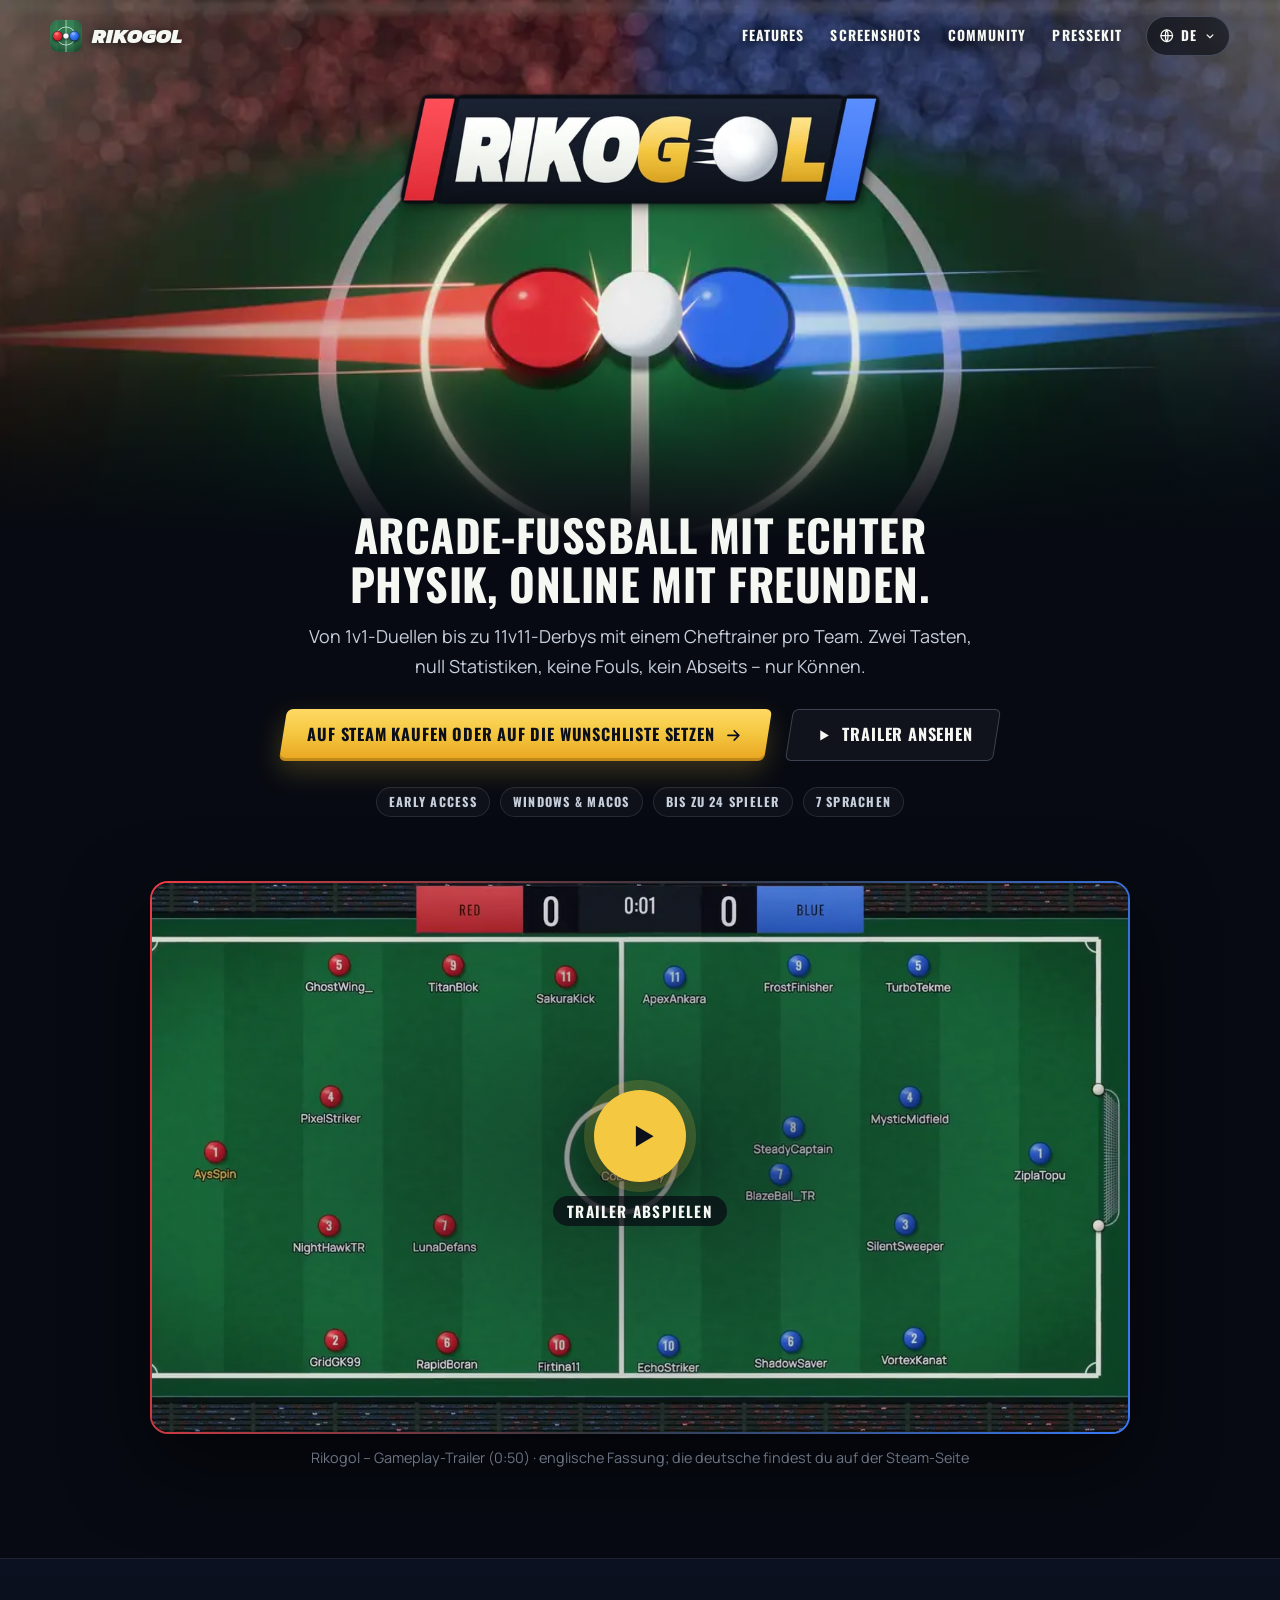
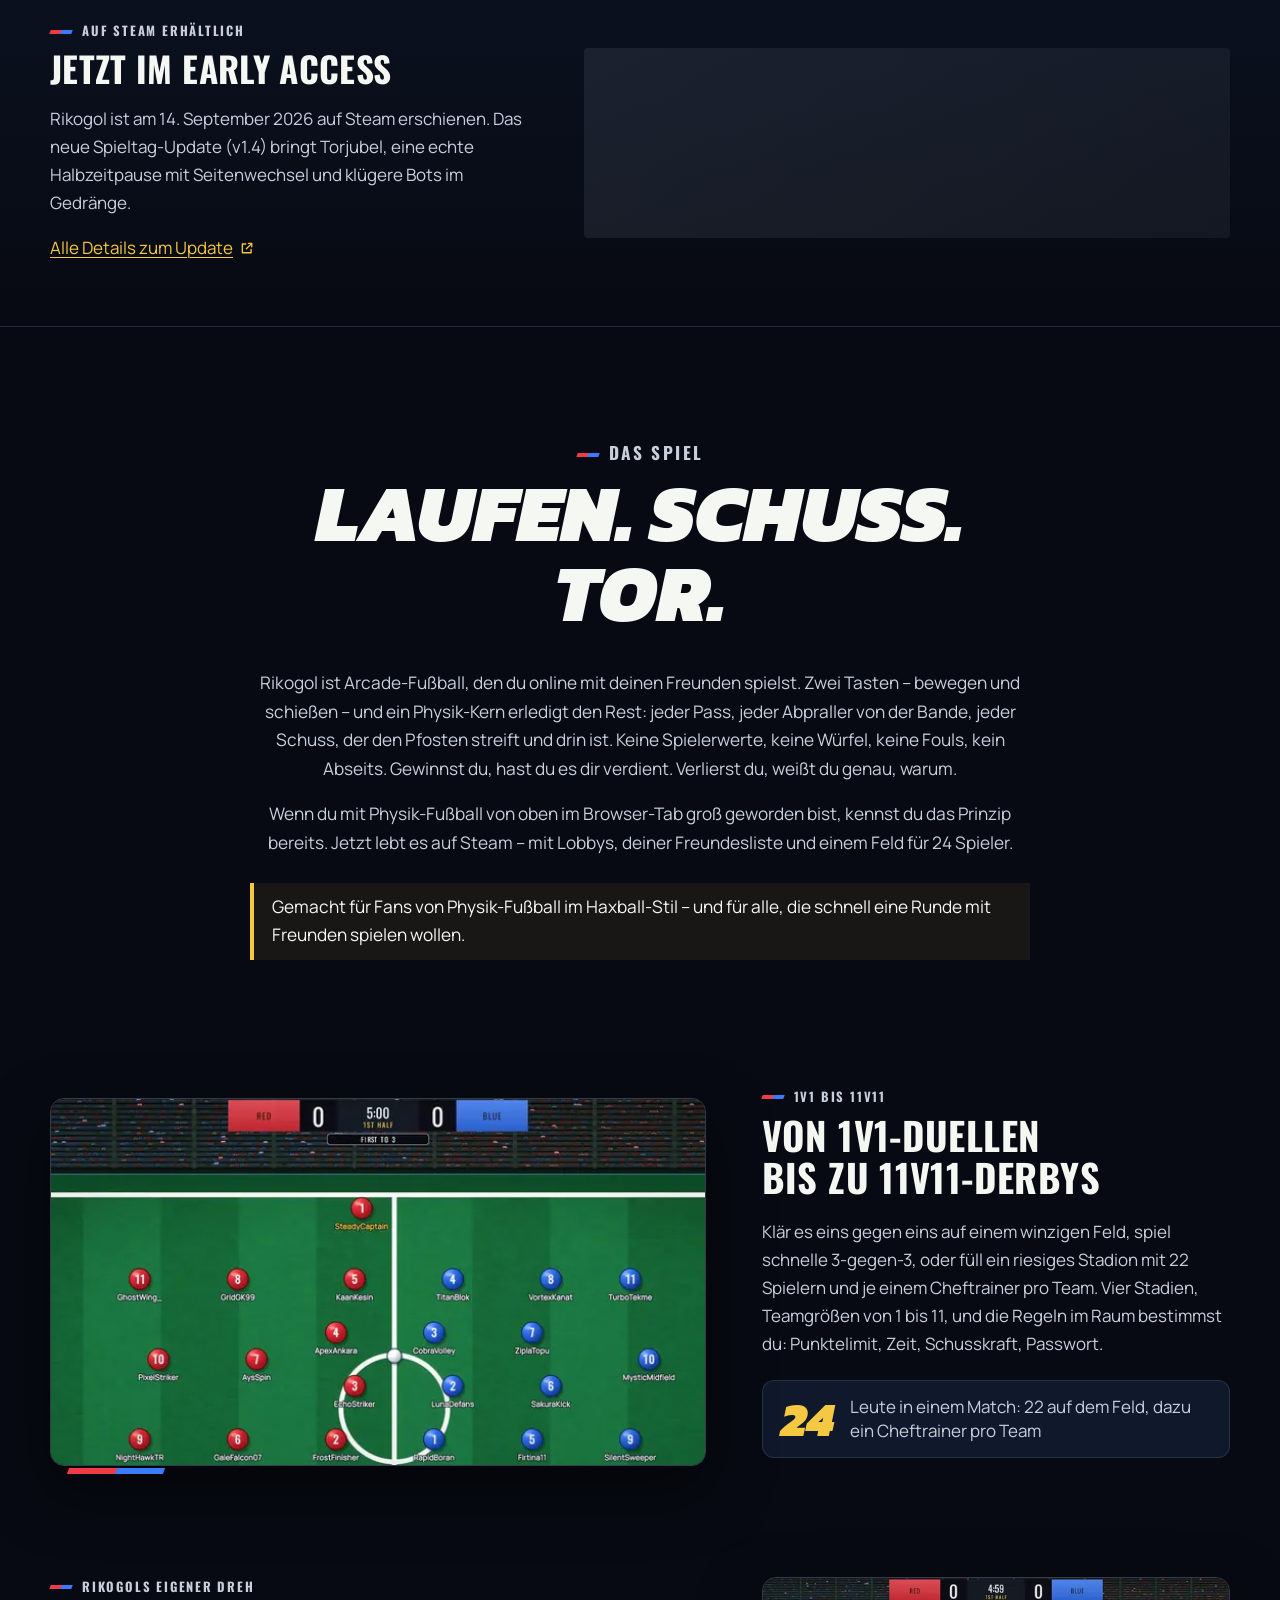
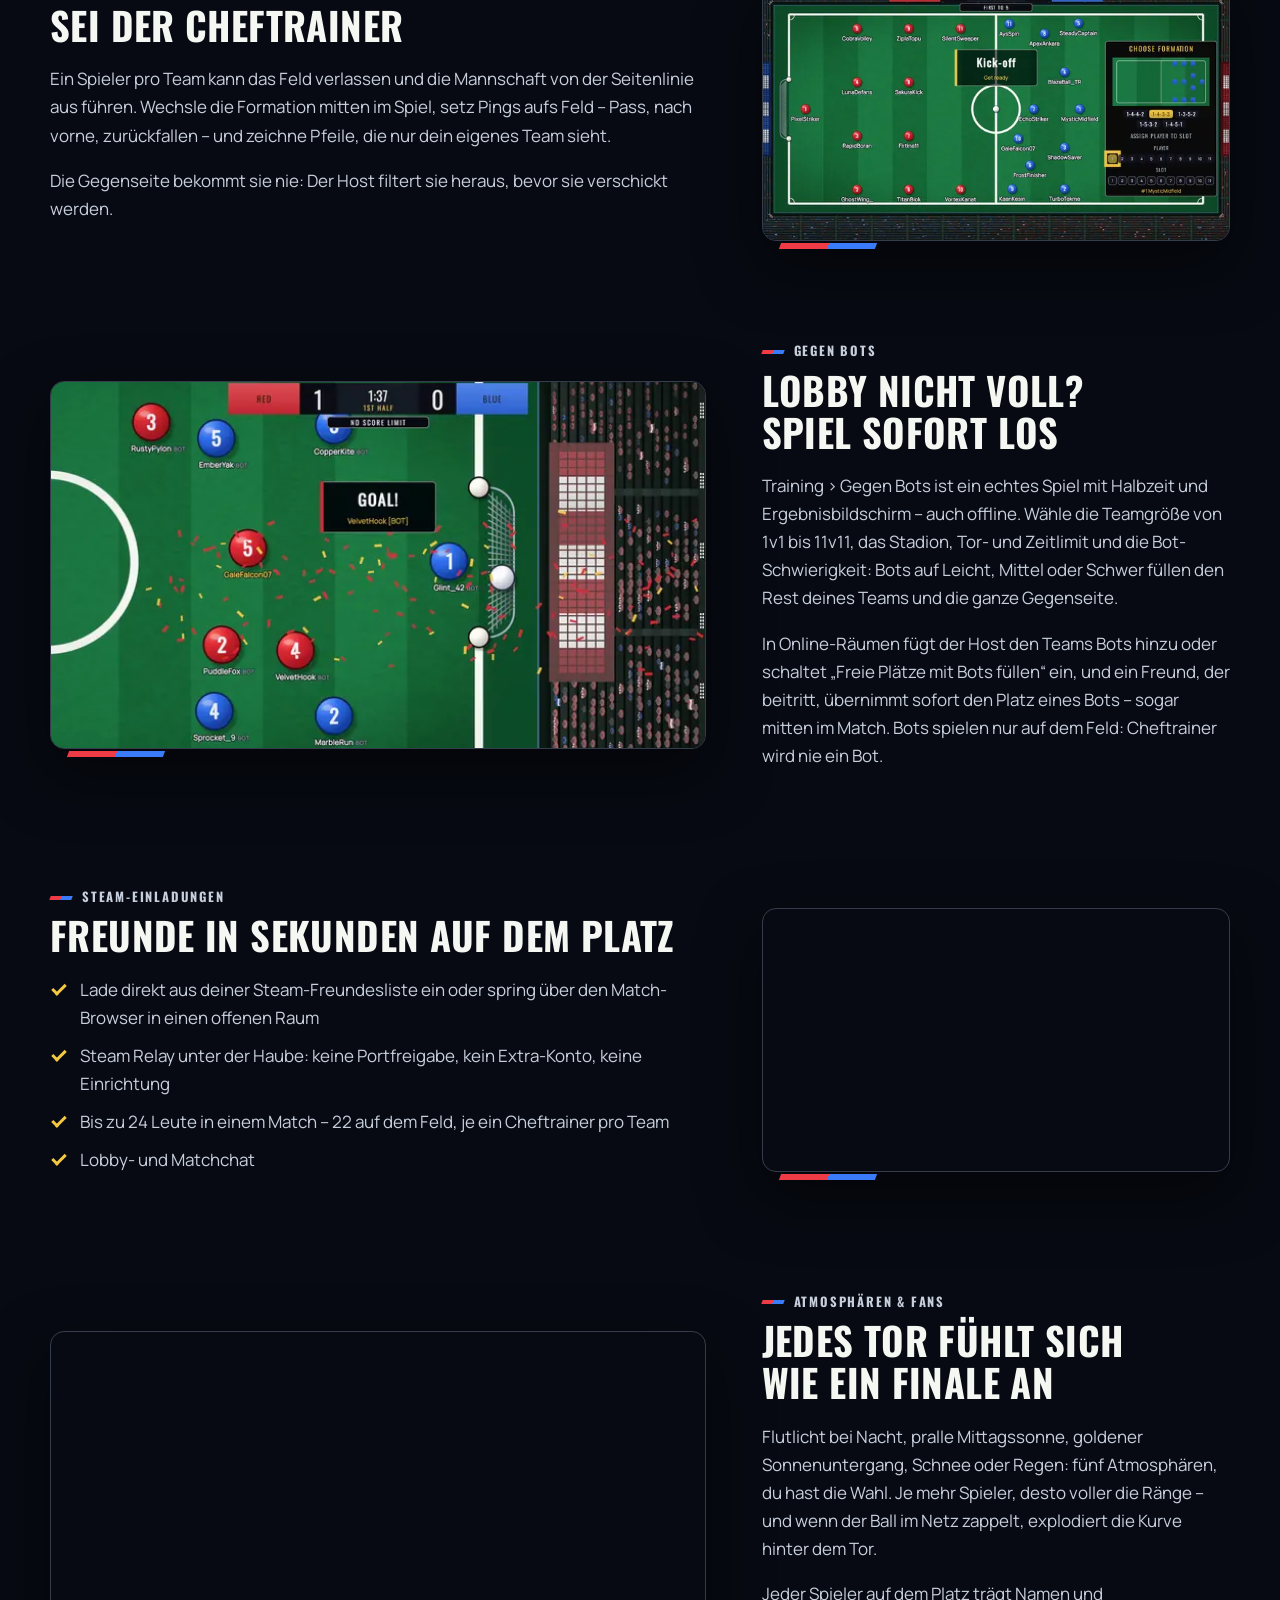
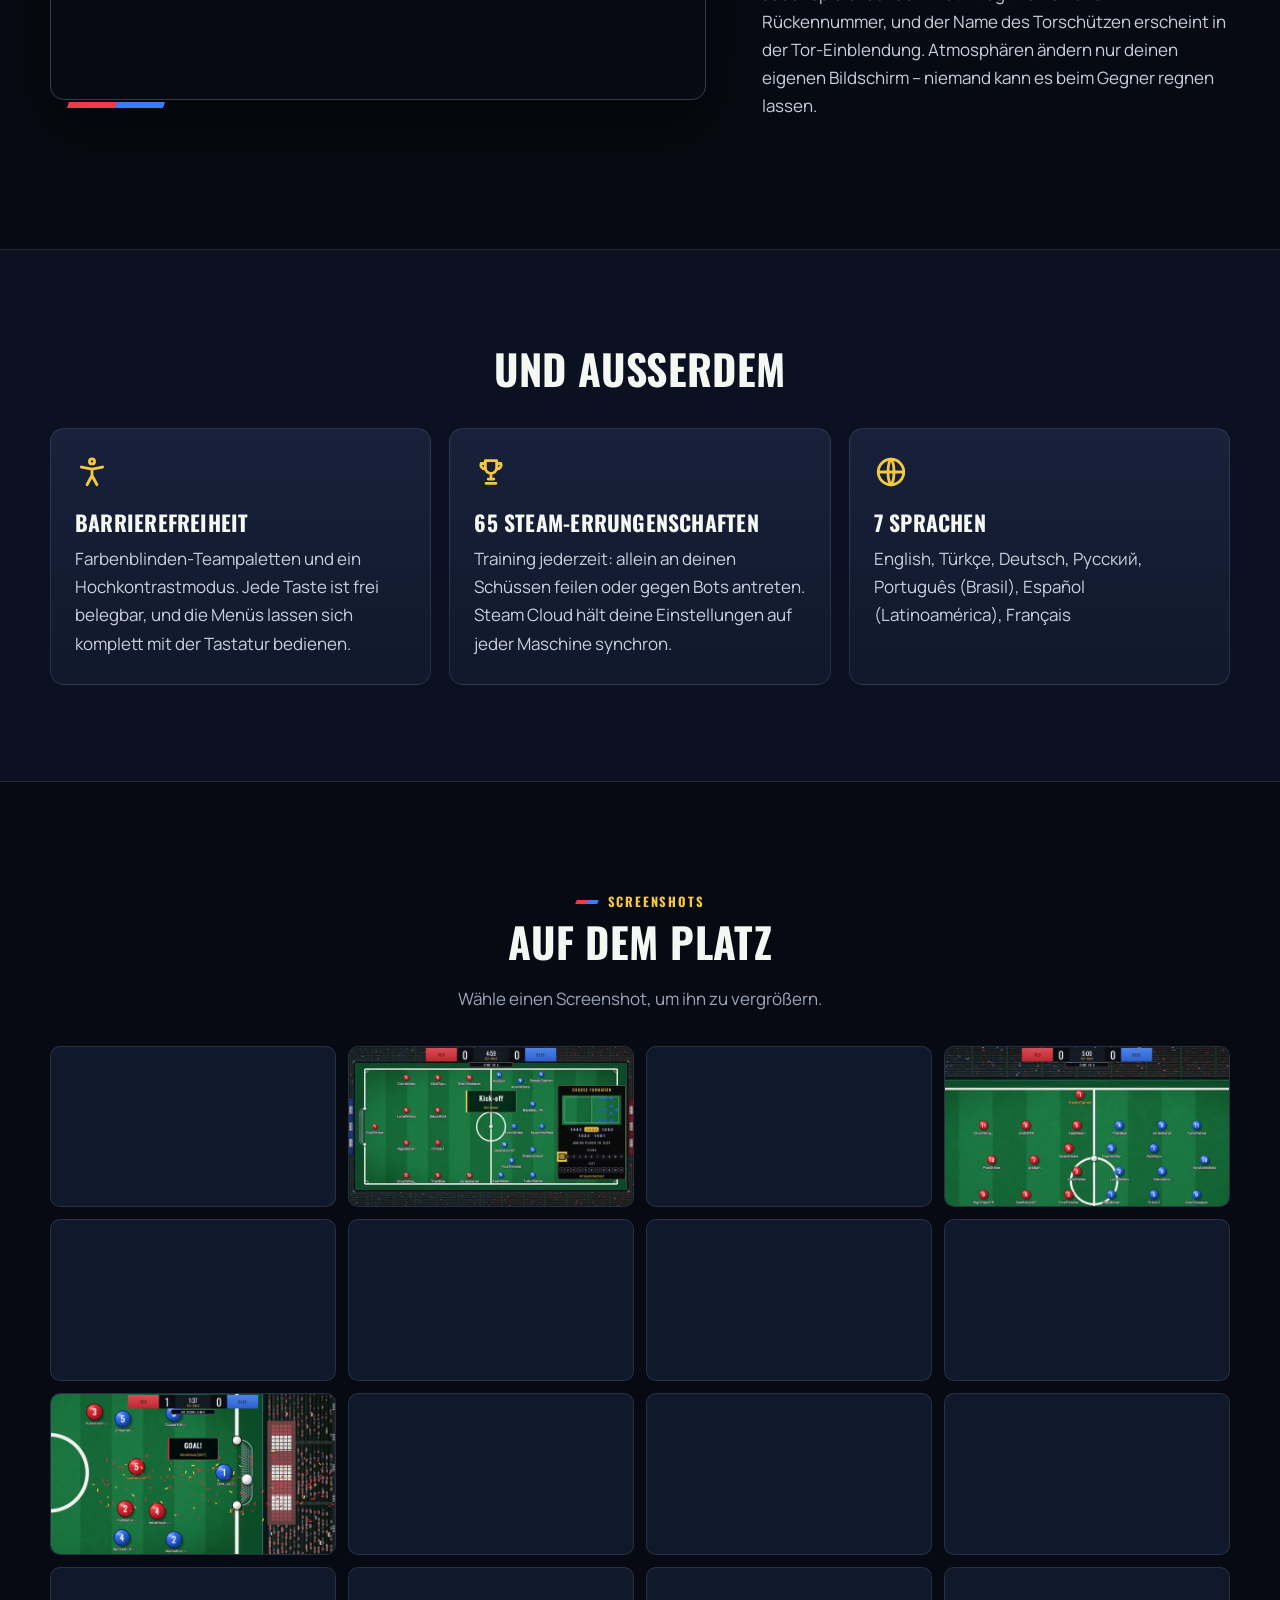
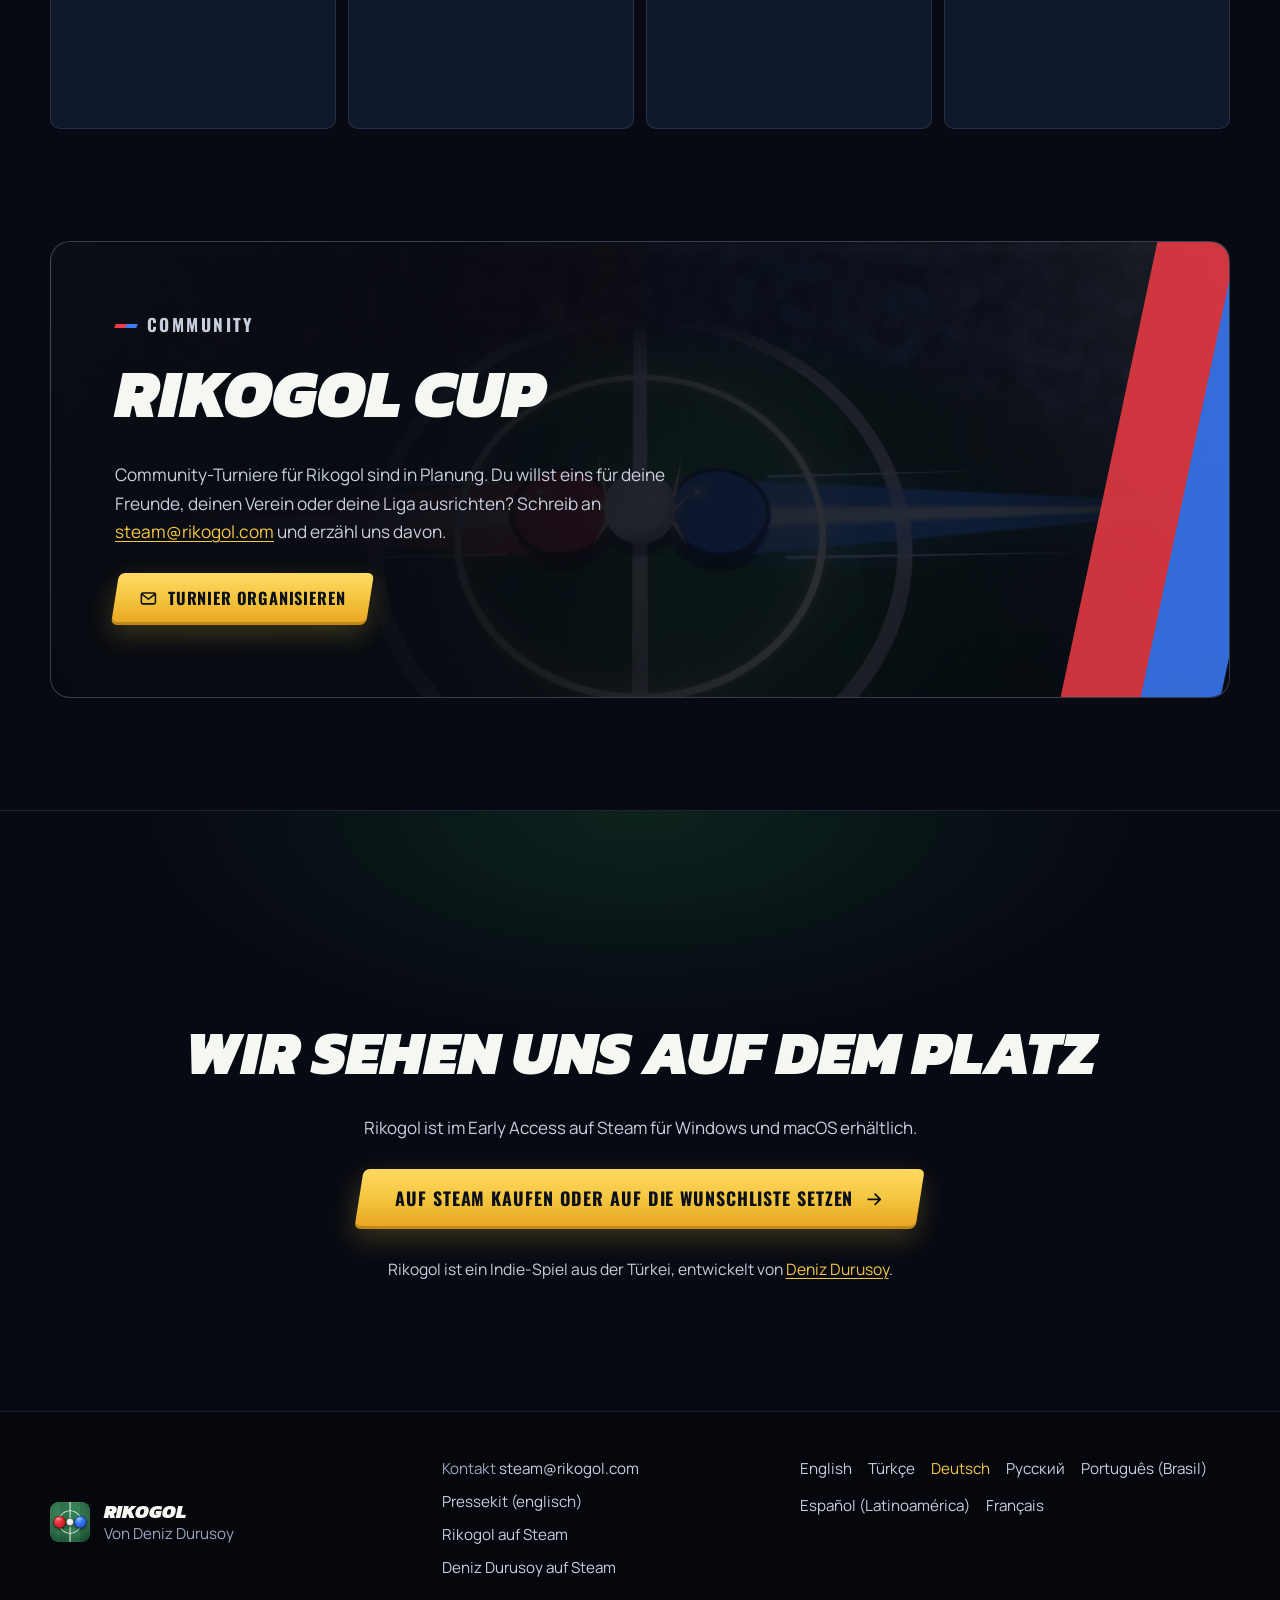
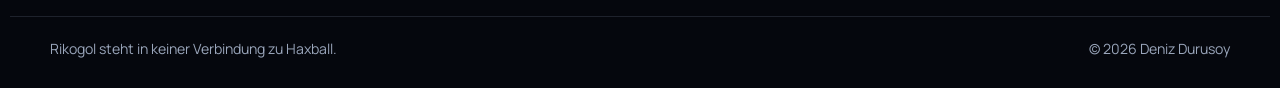
==== de/index.html @ 310b7b94 "Rikogol official site: 7 language pages, press kit in 4 languages, GitHub Pages ready Static site fo" ====
<!doctype html>
<html lang="de" dir="ltr">
<head>
<meta charset="utf-8">
<meta name="viewport" content="width=device-width, initial-scale=1">
<meta http-equiv="Content-Security-Policy" content="default-src 'self'; img-src 'self' data:; media-src 'self'; font-src 'self'; style-src 'self'; script-src 'self'; frame-src https://store.steampowered.com; connect-src 'self'; object-src 'none'; base-uri 'self'; form-action 'self'">
<title>Rikogol – Arcade-Fußball mit echter Physik, online mit Freunden</title>
<meta name="description" content="Arcade-Fußball mit echter Physik, online mit Freunden: von 1v1-Duellen bis zu 11v11-Derbys mit einem Cheftrainer pro Team. Jetzt im Early Access auf Steam.">
<link rel="canonical" href="https://rikogol.com/de/">
<link rel="alternate" hreflang="en" href="https://rikogol.com/">
<link rel="alternate" hreflang="tr" href="https://rikogol.com/tr/">
<link rel="alternate" hreflang="de" href="https://rikogol.com/de/">
<link rel="alternate" hreflang="ru" href="https://rikogol.com/ru/">
<link rel="alternate" hreflang="pt-BR" href="https://rikogol.com/pt-br/">
<link rel="alternate" hreflang="es-419" href="https://rikogol.com/es/">
<link rel="alternate" hreflang="fr" href="https://rikogol.com/fr/">
<link rel="alternate" hreflang="x-default" href="https://rikogol.com/">
<meta name="theme-color" content="#070a12">
<meta name="color-scheme" content="dark">
<link rel="preload" href="/assets/fonts/oswald-bold.woff2" as="font" type="font/woff2" crossorigin>
<link rel="preload" href="/assets/fonts/manrope-regular.woff2" as="font" type="font/woff2" crossorigin>
<link rel="preload" as="image" href="/assets/img/hero/rikogol-hero-1920.webp" imagesrcset="/assets/img/hero/rikogol-hero-960.webp 960w, /assets/img/hero/rikogol-hero-1440.webp 1440w, /assets/img/hero/rikogol-hero-1920.webp 1920w, /assets/img/hero/rikogol-hero-2560.webp 2560w" imagesizes="100vw" fetchpriority="high">
<link rel="stylesheet" href="/assets/css/site.min.css">
<link rel="icon" href="/favicon.ico" sizes="16x16 32x32 48x48">
<link rel="icon" href="/assets/img/icons/icon-192.png" type="image/png" sizes="192x192">
<link rel="apple-touch-icon" href="/assets/img/icons/apple-touch-icon.png">
<link rel="manifest" href="/site.webmanifest">
<meta property="og:type" content="website">
<meta property="og:site_name" content="Rikogol">
<meta property="og:title" content="Rikogol – Arcade-Fußball mit echter Physik, online mit Freunden">
<meta property="og:description" content="Arcade-Fußball mit echter Physik, online mit Freunden: von 1v1-Duellen bis zu 11v11-Derbys mit einem Cheftrainer pro Team. Jetzt im Early Access auf Steam.">
<meta property="og:url" content="https://rikogol.com/de/">
<meta property="og:locale" content="de_DE">
<meta property="og:locale:alternate" content="en_US">
<meta property="og:locale:alternate" content="tr_TR">
<meta property="og:locale:alternate" content="ru_RU">
<meta property="og:locale:alternate" content="pt_BR">
<meta property="og:locale:alternate" content="es_LA">
<meta property="og:locale:alternate" content="fr_FR">
<meta property="og:image" content="https://rikogol.com/press/files/rikogol-main-capsule.jpg">
<meta property="og:image:type" content="image/jpeg">
<meta property="og:image:width" content="1232">
<meta property="og:image:height" content="706">
<meta property="og:image:alt" content="Rikogol-Key-Art: Eine rote und eine blaue Scheibe treffen am Anstoßpunkt auf den Ball, darüber das Rikogol-Logo.">
<meta name="twitter:card" content="summary_large_image">
<meta name="twitter:title" content="Rikogol – Arcade-Fußball mit echter Physik, online mit Freunden">
<meta name="twitter:description" content="Arcade-Fußball mit echter Physik, online mit Freunden: von 1v1-Duellen bis zu 11v11-Derbys mit einem Cheftrainer pro Team. Jetzt im Early Access auf Steam.">
<meta name="twitter:image" content="https://rikogol.com/press/files/rikogol-main-capsule.jpg">
<meta name="twitter:image:alt" content="Rikogol-Key-Art: Eine rote und eine blaue Scheibe treffen am Anstoßpunkt auf den Ball, darüber das Rikogol-Logo.">
<script type="application/ld+json">{
 "@context": "https://schema.org",
 "@type": "VideoGame",
 "name": "Rikogol",
 "url": "https://rikogol.com/de/",
 "sameAs": [
  "https://store.steampowered.com/app/4492690/Rikogol/"
 ],
 "description": "Arcade-Fußball mit echter Physik, online mit Freunden: von 1v1-Duellen bis zu 11v11-Derbys mit einem Cheftrainer pro Team. Jetzt im Early Access auf Steam.",
 "image": "https://rikogol.com/press/files/rikogol-main-capsule.jpg",
 "gamePlatform": [
  "PC",
  "Mac"
 ],
 "operatingSystem": "Windows, macOS",
 "applicationCategory": "Game",
 "genre": [
  "Sports",
  "Arcade"
 ],
 "playMode": [
  "SinglePlayer",
  "MultiPlayer"
 ],
 "numberOfPlayers": {
  "@type": "QuantitativeValue",
  "minValue": 1,
  "maxValue": 24
 },
 "datePublished": "2026-09-14",
 "inLanguage": [
  "en",
  "tr",
  "de",
  "ru",
  "pt-BR",
  "es-419",
  "fr"
 ],
 "author": {
  "@type": "Person",
  "name": "Deniz Durusoy",
  "url": "https://store.steampowered.com/developer/denizdurusoy"
 },
 "publisher": {
  "@type": "Person",
  "name": "Deniz Durusoy",
  "url": "https://store.steampowered.com/developer/denizdurusoy"
 }
}</script>
<script src="/assets/js/site.js" defer></script>
</head>
<body>
<a class="skip-link" href="#main">Zum Inhalt springen</a>
<header class="site-header">
<div class="wrap header-inner">
<a class="brand" href="/de/"><img src="/assets/img/icons/icon-64.png" width="32" height="32" alt=""><span lang="en">Rikogol</span></a>
<nav class="main-nav" aria-label="Hauptnavigation">
<ul>
<li><a href="#features">Features</a></li>
<li><a href="#screenshots">Screenshots</a></li>
<li><a href="#community">Community</a></li>
<li><a href="/press/">Pressekit</a></li>
</ul>
</nav>
<details class="lang" data-lang-menu>
<summary aria-label="Sprache: Deutsch"><svg class="icon" viewBox="0 0 24 24" width="24" height="24" fill="none" stroke="currentColor" stroke-width="2" stroke-linecap="round" stroke-linejoin="round" aria-hidden="true" focusable="false"><circle cx="12" cy="12" r="9"/><path d="M3 12h18M12 3c2.8 3 2.8 15 0 18M12 3c-2.8 3-2.8 15 0 18"/></svg><span>DE</span><svg class="icon chev" viewBox="0 0 24 24" width="24" height="24" fill="none" stroke="currentColor" stroke-width="2" stroke-linecap="round" stroke-linejoin="round" aria-hidden="true" focusable="false"><path d="M7 10l5 5 5-5"/></svg></summary>
<ul class="lang-list">
<li><a href="/" hreflang="en" lang="en"><span>English</span><span class="lang-code">EN</span></a></li>
<li><a href="/tr/" hreflang="tr" lang="tr"><span>Türkçe</span><span class="lang-code">TR</span></a></li>
<li><a href="/de/" hreflang="de" lang="de" aria-current="page"><span>Deutsch</span><span class="lang-code">DE</span></a></li>
<li><a href="/ru/" hreflang="ru" lang="ru"><span>Русский</span><span class="lang-code">RU</span></a></li>
<li><a href="/pt-br/" hreflang="pt-BR" lang="pt-BR"><span>Português (Brasil)</span><span class="lang-code">PT-BR</span></a></li>
<li><a href="/es/" hreflang="es-419" lang="es-419"><span>Español (Latinoamérica)</span><span class="lang-code">ES</span></a></li>
<li><a href="/fr/" hreflang="fr" lang="fr"><span>Français</span><span class="lang-code">FR</span></a></li>
</ul>
</details>
</div>
</header>
<main id="main">
<section class="hero" aria-labelledby="hero-title">
<div class="hero-art">
<img class="hero-bg" src="/assets/img/hero/rikogol-hero-1920.webp" srcset="/assets/img/hero/rikogol-hero-960.webp 960w, /assets/img/hero/rikogol-hero-1440.webp 1440w, /assets/img/hero/rikogol-hero-1920.webp 1920w, /assets/img/hero/rikogol-hero-2560.webp 2560w" sizes="100vw" width="1920" height="620" alt="" fetchpriority="high">
<h1 class="hero-logo" id="hero-title"><img src="/assets/img/logo/rikogol-logo-1280.webp" srcset="/assets/img/logo/rikogol-logo-480.webp 480w, /assets/img/logo/rikogol-logo-720.webp 720w, /assets/img/logo/rikogol-logo-960.webp 960w, /assets/img/logo/rikogol-logo-1280.webp 1280w" sizes="(min-width: 720px) 600px, 84vw" width="1280" height="362" alt="Rikogol"></h1>
</div>
<div class="wrap hero-text">
<p class="tagline">Arcade-Fußball mit echter Physik, online mit Freunden.</p>
<p class="lede">Von 1v1-Duellen bis zu 11v11-Derbys mit einem Cheftrainer pro Team. Zwei Tasten, null Statistiken, keine Fouls, kein Abseits – nur Können.</p>
<div class="cta-row">
<a class="btn btn-primary" href="https://store.steampowered.com/app/4492690/Rikogol/"><span>Auf <span lang="en">Steam</span> kaufen oder auf die Wunschliste setzen</span><svg class="icon" viewBox="0 0 24 24" width="24" height="24" fill="none" stroke="currentColor" stroke-width="2" stroke-linecap="round" stroke-linejoin="round" aria-hidden="true" focusable="false"><path d="M5 12h14M13 6l6 6-6 6"/></svg></a>
<a class="btn btn-ghost" href="#trailer" data-play-trailer><svg class="icon" viewBox="0 0 24 24" width="24" height="24" fill="none" stroke="currentColor" stroke-width="2" stroke-linecap="round" stroke-linejoin="round" aria-hidden="true" focusable="false"><path d="M8 5.5v13l11-6.5z" fill="currentColor" stroke="none"/></svg><span>Trailer ansehen</span></a>
</div>
<ul class="facts">
<li>Early Access</li>
<li><span lang="en">Windows</span> &amp; <span lang="en">macOS</span></li>
<li>Bis zu 24 Spieler</li>
<li>7 Sprachen</li>
</ul>
</div>
<div class="wrap">
<figure class="trailer" id="trailer">
<div class="video-shell" data-video>
<video controls preload="none" playsinline poster="/assets/video/rikogol-trailer-poster.webp" width="1280" height="720" aria-label="Gameplay-Trailer">
<source src="/assets/video/rikogol-trailer.mp4" type="video/mp4">
<p>Dein Browser kann dieses Video nicht abspielen. <a href="/assets/video/rikogol-trailer.mp4">Trailer herunterladen (MP4)</a></p>
</video>
<button type="button" class="video-play" hidden><span class="video-play-disc"><svg class="icon" viewBox="0 0 24 24" width="24" height="24" fill="none" stroke="currentColor" stroke-width="2" stroke-linecap="round" stroke-linejoin="round" aria-hidden="true" focusable="false"><path d="M8 5.5v13l11-6.5z" fill="currentColor" stroke="none"/></svg></span><span class="video-play-label">Trailer abspielen</span></button>
</div>
<figcaption>Rikogol – Gameplay-Trailer (0:50) · englische Fassung; die deutsche findest du auf der Steam-Seite</figcaption>
</figure>
</div>
</section>

<section class="band" aria-labelledby="band-title">
<div class="wrap band-inner">
<div class="band-text">
<p class="kicker">Auf <span lang="en">Steam</span> erhältlich</p>
<h2 id="band-title">Jetzt im Early Access</h2>
<p>Rikogol ist am 14. September 2026 auf Steam erschienen. Das neue Spieltag-Update (v1.4) bringt Torjubel, eine echte Halbzeitpause mit Seitenwechsel und klügere Bots im Gedränge.</p>
<p><a class="text-link" href="https://steamcommunity.com/games/4492690/announcements/detail/687518426922483728?l=german">Alle Details zum Update<svg class="icon icon-sm" viewBox="0 0 24 24" width="24" height="24" fill="none" stroke="currentColor" stroke-width="2" stroke-linecap="round" stroke-linejoin="round" aria-hidden="true" focusable="false"><path d="M14 5h5v5M19 5l-8 8M18 14v5H5V6h5"/></svg></a></p>
</div>
<div class="widget-shell" data-widget-src="https://store.steampowered.com/widget/4492690/?l=german" data-widget-title="Rikogol auf Steam">
<noscript><iframe src="https://store.steampowered.com/widget/4492690/?l=german" title="Rikogol auf Steam" width="646" height="190" loading="lazy"></iframe></noscript>
</div>
</div>
</section>

<section class="pitch" aria-labelledby="pitch-title">
<div class="wrap pitch-inner">
<p class="kicker">Das Spiel</p>
<h2 id="pitch-title" class="display">Laufen. Schuss. Tor.</h2>
<p>Rikogol ist Arcade-Fußball, den du online mit deinen Freunden spielst. Zwei Tasten – bewegen und schießen – und ein Physik-Kern erledigt den Rest: jeder Pass, jeder Abpraller von der Bande, jeder Schuss, der den Pfosten streift und drin ist. Keine Spielerwerte, keine Würfel, keine Fouls, kein Abseits. Gewinnst du, hast du es dir verdient. Verlierst du, weißt du genau, warum.</p><p>Wenn du mit Physik-Fußball von oben im Browser-Tab groß geworden bist, kennst du das Prinzip bereits. Jetzt lebt es auf Steam – mit Lobbys, deiner Freundesliste und einem Feld für 24 Spieler.</p>
<p class="fans">Gemacht für Fans von Physik-Fußball im Haxball-Stil – und für alle, die schnell eine Runde mit Freunden spielen wollen.</p>
</div>
</section>

<div class="features wrap" id="features">
<section class="feature " id="match-sizes" aria-labelledby="match-sizes-title">
<div class="feature-media">
<img src="/assets/img/screens/rikogol-screenshot-07-1280.webp" srcset="/assets/img/screens/rikogol-screenshot-07-640.webp 640w, /assets/img/screens/rikogol-screenshot-07-960.webp 960w, /assets/img/screens/rikogol-screenshot-07-1280.webp 1280w" sizes="(min-width: 960px) 620px, 92vw" width="1280" height="720" loading="lazy" decoding="async" alt="Beide Teams zum 11v11-Anstoß aufgestellt, die Ränge voller roter und blauer Fans.">
</div>
<div class="feature-text">
<p class="kicker">1v1 bis 11v11</p>
<h2 id="match-sizes-title">Von 1v1-Duellen bis zu 11v11-Derbys</h2>
<p>Klär es eins gegen eins auf einem winzigen Feld, spiel schnelle 3-gegen-3, oder füll ein riesiges Stadion mit 22 Spielern und je einem Cheftrainer pro Team. Vier Stadien, Teamgrößen von 1 bis 11, und die Regeln im Raum bestimmst du: Punktelimit, Zeit, Schusskraft, Passwort.</p>
<p class="stat"><span class="stat-num">24</span><span class="stat-text">Leute in einem Match: 22 auf dem Feld, dazu ein Cheftrainer pro Team</span></p>
</div>
</section>
<section class="feature feature-flip" id="head-coach" aria-labelledby="head-coach-title">
<div class="feature-media">
<img src="/assets/img/screens/rikogol-screenshot-02-1280.webp" srcset="/assets/img/screens/rikogol-screenshot-02-640.webp 640w, /assets/img/screens/rikogol-screenshot-02-960.webp 960w, /assets/img/screens/rikogol-screenshot-02-1280.webp 1280w" sizes="(min-width: 960px) 620px, 92vw" width="1280" height="720" loading="lazy" decoding="async" alt="Anstoß in einem 11v11-Match, während ein Cheftrainer auf der Tafel „Aufstellung wählen“ die Formation festlegt.">
</div>
<div class="feature-text">
<p class="kicker">Rikogols eigener Dreh</p>
<h2 id="head-coach-title">Sei der Cheftrainer</h2>
<p>Ein Spieler pro Team kann das Feld verlassen und die Mannschaft von der Seitenlinie aus führen. Wechsle die Formation mitten im Spiel, setz Pings aufs Feld – Pass, nach vorne, zurückfallen – und zeichne Pfeile, die nur dein eigenes Team sieht.</p>
<p>Die Gegenseite bekommt sie nie: Der Host filtert sie heraus, bevor sie verschickt werden.</p>
</div>
</section>
<section class="feature " id="bots" aria-labelledby="bots-title">
<div class="feature-media">
<img src="/assets/img/screens/rikogol-screenshot-05-1280.webp" srcset="/assets/img/screens/rikogol-screenshot-05-640.webp 640w, /assets/img/screens/rikogol-screenshot-05-960.webp 960w, /assets/img/screens/rikogol-screenshot-05-1280.webp 1280w" sizes="(min-width: 960px) 620px, 92vw" width="1280" height="720" loading="lazy" decoding="async" alt="Ein Bot trifft: Das TOR!-Banner nennt seinen Namen, rund ums Netz fliegt Konfetti.">
</div>
<div class="feature-text">
<p class="kicker">Gegen Bots</p>
<h2 id="bots-title">Lobby nicht voll? Spiel sofort los</h2>
<p>Training › Gegen Bots ist ein echtes Spiel mit Halbzeit und Ergebnisbildschirm – auch offline. Wähle die Teamgröße von 1v1 bis 11v11, das Stadion, Tor- und Zeitlimit und die Bot-Schwierigkeit: Bots auf Leicht, Mittel oder Schwer füllen den Rest deines Teams und die ganze Gegenseite.</p>
<p>In Online-Räumen fügt der Host den Teams Bots hinzu oder schaltet „Freie Plätze mit Bots füllen“ ein, und ein Freund, der beitritt, übernimmt sofort den Platz eines Bots – sogar mitten im Match. Bots spielen nur auf dem Feld: Cheftrainer wird nie ein Bot.</p>
</div>
</section>
<section class="feature feature-flip" id="invites" aria-labelledby="invites-title">
<div class="feature-media">
<img src="/assets/img/screens/rikogol-screenshot-03-1280.webp" srcset="/assets/img/screens/rikogol-screenshot-03-640.webp 640w, /assets/img/screens/rikogol-screenshot-03-960.webp 960w, /assets/img/screens/rikogol-screenshot-03-1280.webp 1280w" sizes="(min-width: 960px) 620px, 92vw" width="1280" height="720" loading="lazy" decoding="async" alt="Die Lobby: zwei komplette Teams mit je elf Spielern und die Host-Einstellungen für Stadion, Teamgröße, Tor- und Zeitlimit, Schussstärke, Cheftrainer-Modus und Passwort.">
</div>
<div class="feature-text">
<p class="kicker"><span lang="en">Steam</span>-Einladungen</p>
<h2 id="invites-title">Freunde in Sekunden auf dem Platz</h2>
<ul class="ticks">
<li>Lade direkt aus deiner Steam-Freundesliste ein oder spring über den Match-Browser in einen offenen Raum</li>
<li>Steam Relay unter der Haube: keine Portfreigabe, kein Extra-Konto, keine Einrichtung</li>
<li>Bis zu 24 Leute in einem Match – 22 auf dem Feld, je ein Cheftrainer pro Team</li>
<li>Lobby- und Matchchat</li>
</ul>
</div>
</section>
<section class="feature " id="atmospheres" aria-labelledby="atmospheres-title">
<div class="feature-media">
<img src="/assets/img/screens/rikogol-screenshot-10-1280.webp" srcset="/assets/img/screens/rikogol-screenshot-10-640.webp 640w, /assets/img/screens/rikogol-screenshot-10-960.webp 960w, /assets/img/screens/rikogol-screenshot-10-1280.webp 1280w" sizes="(min-width: 960px) 620px, 92vw" width="1280" height="720" loading="lazy" decoding="async" alt="Ein Match im Regen: Tropfen spritzen neben einer vollen Tribüne übers Feld.">
</div>
<div class="feature-text">
<p class="kicker">Atmosphären &amp; Fans</p>
<h2 id="atmospheres-title">Jedes Tor fühlt sich wie ein Finale an</h2>
<p>Flutlicht bei Nacht, pralle Mittagssonne, goldener Sonnenuntergang, Schnee oder Regen: fünf Atmosphären, du hast die Wahl. Je mehr Spieler, desto voller die Ränge – und wenn der Ball im Netz zappelt, explodiert die Kurve hinter dem Tor.</p>
<p>Jeder Spieler auf dem Platz trägt Namen und Rückennummer, und der Name des Torschützen erscheint in der Tor-Einblendung. Atmosphären ändern nur deinen eigenen Bildschirm – niemand kann es beim Gegner regnen lassen.</p>
</div>
</section>
</div>

<section class="extras-section" aria-labelledby="extras-title">
<div class="wrap">
<h2 id="extras-title" class="section-title">Und außerdem</h2>
<ul class="extras">
<li class="extra"><svg class="extra-icon" viewBox="0 0 24 24" width="24" height="24" fill="none" stroke="currentColor" stroke-width="2" stroke-linecap="round" stroke-linejoin="round" aria-hidden="true" focusable="false"><circle cx="12" cy="4.5" r="1.8"/><path d="M4.5 8.5 12 10l7.5-1.5M12 10v4.5M8.5 21l3.5-6.5 3.5 6.5"/></svg><h3>Barrierefreiheit</h3><p>Farbenblinden-Teampaletten und ein Hochkontrastmodus. Jede Taste ist frei belegbar, und die Menüs lassen sich komplett mit der Tastatur bedienen.</p></li>
<li class="extra"><svg class="extra-icon" viewBox="0 0 24 24" width="24" height="24" fill="none" stroke="currentColor" stroke-width="2" stroke-linecap="round" stroke-linejoin="round" aria-hidden="true" focusable="false"><path d="M8 4h8v5a4 4 0 0 1-8 0zM8 6H5a3 3 0 0 0 3 4M16 6h3a3 3 0 0 1-3 4M12 13v4M8.5 20h7M10 17h4"/></svg><h3>65 <span lang="en">Steam</span>-Errungenschaften</h3><p>Training jederzeit: allein an deinen Schüssen feilen oder gegen Bots antreten. Steam Cloud hält deine Einstellungen auf jeder Maschine synchron.</p></li>
<li class="extra"><svg class="extra-icon" viewBox="0 0 24 24" width="24" height="24" fill="none" stroke="currentColor" stroke-width="2" stroke-linecap="round" stroke-linejoin="round" aria-hidden="true" focusable="false"><circle cx="12" cy="12" r="9"/><path d="M3 12h18M12 3c2.8 3 2.8 15 0 18M12 3c-2.8 3-2.8 15 0 18"/></svg><h3>7 Sprachen</h3><p><span lang="en">English</span>, <span lang="tr">Türkçe</span>, <span lang="de">Deutsch</span>, <span lang="ru">Русский</span>, <span lang="pt-BR">Português (Brasil)</span>, <span lang="es-419">Español (Latinoamérica)</span>, <span lang="fr">Français</span></p></li>
</ul>
</div>
</section>

<section class="gallery-section" id="screenshots" aria-labelledby="gallery-title">
<div class="wrap">
<div class="section-head">
<p class="kicker">Screenshots</p>
<h2 id="gallery-title" class="section-title">Auf dem Platz</h2>
<p class="hint">Wähle einen Screenshot, um ihn zu vergrößern.</p>
</div>
<ul class="gallery" data-gallery>
<li><a class="shot" href="/press/files/rikogol-screenshot-01.jpg" data-large="/assets/img/screens/rikogol-screenshot-01-1280.webp"><img src="/assets/img/screens/rikogol-screenshot-01-640.webp" srcset="/assets/img/screens/rikogol-screenshot-01-640.webp 640w, /assets/img/screens/rikogol-screenshot-01-1280.webp 1280w" sizes="(min-width: 1180px) 276px, (min-width: 720px) 23vw, 46vw" width="640" height="360" loading="lazy" decoding="async" alt="Tor! Das TOR!-Banner zeigt den Namen des Torschützen, während vor einer vollen Tribüne Konfetti fällt."></a></li>
<li><a class="shot" href="/press/files/rikogol-screenshot-02.jpg" data-large="/assets/img/screens/rikogol-screenshot-02-1280.webp"><img src="/assets/img/screens/rikogol-screenshot-02-640.webp" srcset="/assets/img/screens/rikogol-screenshot-02-640.webp 640w, /assets/img/screens/rikogol-screenshot-02-1280.webp 1280w" sizes="(min-width: 1180px) 276px, (min-width: 720px) 23vw, 46vw" width="640" height="360" loading="lazy" decoding="async" alt="Anstoß in einem 11v11-Match, während ein Cheftrainer auf der Tafel „Aufstellung wählen“ die Formation festlegt."></a></li>
<li><a class="shot" href="/press/files/rikogol-screenshot-12.jpg" data-large="/assets/img/screens/rikogol-screenshot-12-1280.webp"><img src="/assets/img/screens/rikogol-screenshot-12-640.webp" srcset="/assets/img/screens/rikogol-screenshot-12-640.webp 640w, /assets/img/screens/rikogol-screenshot-12-1280.webp 1280w" sizes="(min-width: 1180px) 276px, (min-width: 720px) 23vw, 46vw" width="640" height="360" loading="lazy" decoding="async" alt="Ein Ping des Cheftrainers und ein Passpfeil auf dem Feld in einem vollen Match."></a></li>
<li><a class="shot" href="/press/files/rikogol-screenshot-07.jpg" data-large="/assets/img/screens/rikogol-screenshot-07-1280.webp"><img src="/assets/img/screens/rikogol-screenshot-07-640.webp" srcset="/assets/img/screens/rikogol-screenshot-07-640.webp 640w, /assets/img/screens/rikogol-screenshot-07-1280.webp 1280w" sizes="(min-width: 1180px) 276px, (min-width: 720px) 23vw, 46vw" width="640" height="360" loading="lazy" decoding="async" alt="Beide Teams zum 11v11-Anstoß aufgestellt, die Ränge voller roter und blauer Fans."></a></li>
<li><a class="shot" href="/press/files/rikogol-screenshot-10.jpg" data-large="/assets/img/screens/rikogol-screenshot-10-1280.webp"><img src="/assets/img/screens/rikogol-screenshot-10-640.webp" srcset="/assets/img/screens/rikogol-screenshot-10-640.webp 640w, /assets/img/screens/rikogol-screenshot-10-1280.webp 1280w" sizes="(min-width: 1180px) 276px, (min-width: 720px) 23vw, 46vw" width="640" height="360" loading="lazy" decoding="async" alt="Ein Match im Regen: Tropfen spritzen neben einer vollen Tribüne übers Feld."></a></li>
<li><a class="shot" href="/press/files/rikogol-screenshot-06.jpg" data-large="/assets/img/screens/rikogol-screenshot-06-1280.webp"><img src="/assets/img/screens/rikogol-screenshot-06-640.webp" srcset="/assets/img/screens/rikogol-screenshot-06-640.webp 640w, /assets/img/screens/rikogol-screenshot-06-1280.webp 1280w" sizes="(min-width: 1180px) 276px, (min-width: 720px) 23vw, 46vw" width="640" height="360" loading="lazy" decoding="async" alt="Ein Eins-gegen-eins-Duell im Schnee."></a></li>
<li><a class="shot" href="/press/files/rikogol-screenshot-11.jpg" data-large="/assets/img/screens/rikogol-screenshot-11-1280.webp"><img src="/assets/img/screens/rikogol-screenshot-11-640.webp" srcset="/assets/img/screens/rikogol-screenshot-11-640.webp 640w, /assets/img/screens/rikogol-screenshot-11-1280.webp 1280w" sizes="(min-width: 1180px) 276px, (min-width: 720px) 23vw, 46vw" width="640" height="360" loading="lazy" decoding="async" alt="Ein Match im goldenen Sonnenuntergang, ein Spieler dribbelt aufs Tor zu."></a></li>
<li><a class="shot" href="/press/files/rikogol-screenshot-09.jpg" data-large="/assets/img/screens/rikogol-screenshot-09-1280.webp"><img src="/assets/img/screens/rikogol-screenshot-09-640.webp" srcset="/assets/img/screens/rikogol-screenshot-09-640.webp 640w, /assets/img/screens/rikogol-screenshot-09-1280.webp 1280w" sizes="(min-width: 1180px) 276px, (min-width: 720px) 23vw, 46vw" width="640" height="360" loading="lazy" decoding="async" alt="Ein Spiel bei Tag nahe der Mittellinie, vor Rängen voller roter und blauer Fans."></a></li>
<li><a class="shot" href="/press/files/rikogol-screenshot-05.jpg" data-large="/assets/img/screens/rikogol-screenshot-05-1280.webp"><img src="/assets/img/screens/rikogol-screenshot-05-640.webp" srcset="/assets/img/screens/rikogol-screenshot-05-640.webp 640w, /assets/img/screens/rikogol-screenshot-05-1280.webp 1280w" sizes="(min-width: 1180px) 276px, (min-width: 720px) 23vw, 46vw" width="640" height="360" loading="lazy" decoding="async" alt="Ein Bot trifft: Das TOR!-Banner nennt seinen Namen, rund ums Netz fliegt Konfetti."></a></li>
<li><a class="shot" href="/press/files/rikogol-screenshot-04.jpg" data-large="/assets/img/screens/rikogol-screenshot-04-1280.webp"><img src="/assets/img/screens/rikogol-screenshot-04-640.webp" srcset="/assets/img/screens/rikogol-screenshot-04-640.webp 640w, /assets/img/screens/rikogol-screenshot-04-1280.webp 1280w" sizes="(min-width: 1180px) 276px, (min-width: 720px) 23vw, 46vw" width="640" height="360" loading="lazy" decoding="async" alt="Bots, jeweils mit BOT neben dem Namen markiert, rücken in der zweiten Halbzeit aufs Tor vor."></a></li>
<li><a class="shot" href="/press/files/rikogol-screenshot-14.jpg" data-large="/assets/img/screens/rikogol-screenshot-14-1280.webp"><img src="/assets/img/screens/rikogol-screenshot-14-640.webp" srcset="/assets/img/screens/rikogol-screenshot-14-640.webp 640w, /assets/img/screens/rikogol-screenshot-14-1280.webp 1280w" sizes="(min-width: 1180px) 276px, (min-width: 720px) 23vw, 46vw" width="640" height="360" loading="lazy" decoding="async" alt="Das Banner zur zweiten Halbzeit beim Wiederanpfiff eines 11v11-Matches im Regen."></a></li>
<li><a class="shot" href="/press/files/rikogol-screenshot-15.jpg" data-large="/assets/img/screens/rikogol-screenshot-15-1280.webp"><img src="/assets/img/screens/rikogol-screenshot-15-640.webp" srcset="/assets/img/screens/rikogol-screenshot-15-640.webp 640w, /assets/img/screens/rikogol-screenshot-15-1280.webp 1280w" sizes="(min-width: 1180px) 276px, (min-width: 720px) 23vw, 46vw" width="640" height="360" loading="lazy" decoding="async" alt="Abpfiff: Das Ergebnis-Banner verkündet den Sieger, darunter der Button „Zurück zur Lobby“."></a></li>
<li><a class="shot" href="/press/files/rikogol-screenshot-03.jpg" data-large="/assets/img/screens/rikogol-screenshot-03-1280.webp"><img src="/assets/img/screens/rikogol-screenshot-03-640.webp" srcset="/assets/img/screens/rikogol-screenshot-03-640.webp 640w, /assets/img/screens/rikogol-screenshot-03-1280.webp 1280w" sizes="(min-width: 1180px) 276px, (min-width: 720px) 23vw, 46vw" width="640" height="360" loading="lazy" decoding="async" alt="Die Lobby: zwei komplette Teams mit je elf Spielern und die Host-Einstellungen für Stadion, Teamgröße, Tor- und Zeitlimit, Schussstärke, Cheftrainer-Modus und Passwort."></a></li>
<li><a class="shot" href="/press/files/rikogol-screenshot-13.jpg" data-large="/assets/img/screens/rikogol-screenshot-13-1280.webp"><img src="/assets/img/screens/rikogol-screenshot-13-640.webp" srcset="/assets/img/screens/rikogol-screenshot-13-640.webp 640w, /assets/img/screens/rikogol-screenshot-13-1280.webp 1280w" sizes="(min-width: 1180px) 276px, (min-width: 720px) 23vw, 46vw" width="640" height="360" loading="lazy" decoding="async" alt="Der Match-Browser „Offene Spiele“ zeigt Räume mit Stadion, Teamgröße, Torlimit und Zeit."></a></li>
<li><a class="shot" href="/press/files/rikogol-screenshot-08.jpg" data-large="/assets/img/screens/rikogol-screenshot-08-1280.webp"><img src="/assets/img/screens/rikogol-screenshot-08-640.webp" srcset="/assets/img/screens/rikogol-screenshot-08-640.webp 640w, /assets/img/screens/rikogol-screenshot-08-1280.webp 1280w" sizes="(min-width: 1180px) 276px, (min-width: 720px) 23vw, 46vw" width="640" height="360" loading="lazy" decoding="async" alt="Ein 3-gegen-3 rund um den Mittelkreis bei Tageslicht."></a></li>
<li><a class="shot" href="/press/files/rikogol-screenshot-16.jpg" data-large="/assets/img/screens/rikogol-screenshot-16-1280.webp"><img src="/assets/img/screens/rikogol-screenshot-16-640.webp" srcset="/assets/img/screens/rikogol-screenshot-16-640.webp 640w, /assets/img/screens/rikogol-screenshot-16-1280.webp 1280w" sizes="(min-width: 1180px) 276px, (min-width: 720px) 23vw, 46vw" width="640" height="360" loading="lazy" decoding="async" alt="Das Hauptmenü mit Training, Online und Einstellungen vor einem laufenden Spiel."></a></li>
</ul>
</div>
</section>

<section class="community" id="community" aria-labelledby="community-title">
<div class="wrap">
<div class="community-card">
<p class="kicker">Community</p>
<h2 id="community-title" class="display"><span lang="en">Rikogol</span> Cup</h2>
<p>Community-Turniere für Rikogol sind in Planung. Du willst eins für deine Freunde, deinen Verein oder deine Liga ausrichten? Schreib an <a href="mailto:steam@rikogol.com?subject=Rikogol%20Cup">steam@rikogol.com</a> und erzähl uns davon.</p>
<a class="btn btn-primary" href="mailto:steam@rikogol.com?subject=Rikogol%20Cup"><svg class="icon" viewBox="0 0 24 24" width="24" height="24" fill="none" stroke="currentColor" stroke-width="2" stroke-linecap="round" stroke-linejoin="round" aria-hidden="true" focusable="false"><rect x="3" y="5" width="18" height="14" rx="2"/><path d="m4 7 8 6 8-6"/></svg><span>Turnier organisieren</span></a>
</div>
</div>
</section>

<section class="finale" aria-labelledby="finale-title">
<div class="wrap finale-inner">
<img class="finale-icon" src="/assets/img/icons/icon-192.png" width="96" height="96" alt="" loading="lazy">
<h2 id="finale-title" class="display">Wir sehen uns auf dem Platz</h2>
<p>Rikogol ist im Early Access auf Steam für Windows und macOS erhältlich.</p>
<a class="btn btn-primary btn-lg" href="https://store.steampowered.com/app/4492690/Rikogol/"><span>Auf <span lang="en">Steam</span> kaufen oder auf die Wunschliste setzen</span><svg class="icon" viewBox="0 0 24 24" width="24" height="24" fill="none" stroke="currentColor" stroke-width="2" stroke-linecap="round" stroke-linejoin="round" aria-hidden="true" focusable="false"><path d="M5 12h14M13 6l6 6-6 6"/></svg></a>
<p class="dev-line">Rikogol ist ein Indie-Spiel aus der Türkei, entwickelt von <a href="https://store.steampowered.com/developer/denizdurusoy">Deniz Durusoy</a>.</p>
</div>
</section>
</main>
<footer class="site-footer">
<div class="wrap footer-grid">
<div class="footer-brand">
<img src="/assets/img/icons/icon-64.png" width="40" height="40" alt="" loading="lazy">
<p><span class="footer-name" lang="en">Rikogol</span><br>Von Deniz Durusoy</p>
</div>
<nav class="footer-links" aria-label="Links">
<ul>
<li><span class="footer-label">Kontakt</span> <a href="mailto:steam@rikogol.com">steam@rikogol.com</a></li>
<li><a href="/press/">Pressekit (englisch)</a></li>
<li><a href="https://store.steampowered.com/app/4492690/Rikogol/">Rikogol auf Steam</a></li>
<li><a href="https://store.steampowered.com/developer/denizdurusoy">Deniz Durusoy auf Steam</a></li>
</ul>
</nav>
<nav class="footer-langs" aria-label="Sprache">
<ul>
<li><a href="/" hreflang="en" lang="en">English</a></li>
<li><a href="/tr/" hreflang="tr" lang="tr">Türkçe</a></li>
<li><a href="/de/" hreflang="de" lang="de" aria-current="page">Deutsch</a></li>
<li><a href="/ru/" hreflang="ru" lang="ru">Русский</a></li>
<li><a href="/pt-br/" hreflang="pt-BR" lang="pt-BR">Português (Brasil)</a></li>
<li><a href="/es/" hreflang="es-419" lang="es-419">Español (Latinoamérica)</a></li>
<li><a href="/fr/" hreflang="fr" lang="fr">Français</a></li>
</ul>
</nav>
</div>
<div class="wrap footer-legal">
<p>Rikogol steht in keiner Verbindung zu Haxball.</p>
<p>© 2026 Deniz Durusoy</p>
</div>
</footer>
<dialog class="lightbox" data-lightbox aria-label="Screenshot-Ansicht">
<button type="button" class="lb-btn lb-close" data-lb="close" aria-label="Schließen"><svg class="icon" viewBox="0 0 24 24" width="24" height="24" fill="none" stroke="currentColor" stroke-width="2" stroke-linecap="round" stroke-linejoin="round" aria-hidden="true" focusable="false"><path d="M6 6l12 12M18 6 6 18"/></svg></button>
<div class="lb-stage"></div>
<div class="lb-bar">
<p class="lb-caption" aria-live="polite"></p>
<div class="lb-controls">
<button type="button" class="lb-btn" data-lb="prev" aria-label="Vorheriger Screenshot"><svg class="icon" viewBox="0 0 24 24" width="24" height="24" fill="none" stroke="currentColor" stroke-width="2" stroke-linecap="round" stroke-linejoin="round" aria-hidden="true" focusable="false"><path d="M15 5l-7 7 7 7"/></svg></button>
<span class="lb-count"></span>
<button type="button" class="lb-btn" data-lb="next" aria-label="Nächster Screenshot"><svg class="icon" viewBox="0 0 24 24" width="24" height="24" fill="none" stroke="currentColor" stroke-width="2" stroke-linecap="round" stroke-linejoin="round" aria-hidden="true" focusable="false"><path d="M9 5l7 7-7 7"/></svg></button>
<a class="lb-full" href="#" target="_blank" rel="noopener">Originalgröße (1920×1080, JPG)</a>
</div>
</div>
</dialog>
</body>
</html>
---- assets/css/site.min.css ----
@font-face{font-family: "Oswald";src: url("/assets/fonts/oswald-bold.woff2") format("woff2");font-weight: 700;font-style: normal;font-display: swap}@font-face{font-family: "Manrope";src: url("/assets/fonts/manrope-regular.woff2") format("woff2");font-weight: 400;font-style: normal;font-display: swap}@font-face{font-family: "Kanit";src: url("/assets/fonts/kanit-blackitalic.woff2") format("woff2");font-weight: 900;font-style: italic;font-display: swap}:root{--bg: #070a12;--bg-2: #0b1120;--surface: #10182b;--surface-2: #17213a;--line: rgba(160,176,204,0.16);--line-strong: rgba(160,176,204,0.3);--text: #f4f7f2;--text-2: #c7cfdc;--text-3: #9aa6bb;--gold: #f5c842;--gold-2: #e9a41f;--red: #ef3b45;--blue: #3a7bfa;--pitch: #1f7a44;--radius: 14px;--wrap: 1180px;--gutter: clamp(16px,4vw,40px);--art-h: clamp(360px,42vw,640px);--font-body: "Manrope",system-ui,-apple-system,"Segoe UI",Roboto,"Helvetica Neue",Arial,sans-serif;--font-head: "Oswald","Arial Narrow","Roboto Condensed",system-ui,sans-serif;--font-display: "Kanit","Oswald","Arial Narrow",system-ui,sans-serif}:root:lang(ru){--font-display: "Oswald","Arial Narrow",system-ui,sans-serif}*,*::before,*::after{box-sizing: border-box}html{background: var(--bg);color-scheme: dark;-webkit-text-size-adjust: 100%;text-size-adjust: 100%;scroll-behavior: smooth;scroll-padding-top: 16px}body{margin: 0;min-width: 320px;background: radial-gradient(1200px 600px at 0% 0%,rgba(239,59,69,0.07),transparent 60%),radial-gradient(1200px 600px at 100% 0%,rgba(58,123,250,0.08),transparent 60%),var(--bg);color: var(--text);font: 400 1.0625rem/1.65 var(--font-body);overflow-wrap: break-word}img,video,iframe,svg{max-width: 100%}img{height: auto}a{color: var(--gold);text-decoration-thickness: 1px;text-underline-offset: 3px}a:hover{color: #ffe08a}:focus-visible{outline: 3px solid var(--gold);outline-offset: 3px;border-radius: 4px}p{margin: 0 0 1em}h1,h2,h3,h4{margin: 0 0 0.5em;font-family: var(--font-head);font-weight: 700;line-height: 1.1;letter-spacing: 0.01em}ul{padding-left: 1.2em}.wrap{width: 100%;max-width: calc(var(--wrap) + 2 * var(--gutter));margin: 0 auto;padding: 0 var(--gutter)}.wrap.narrow{max-width: calc(820px + 2 * var(--gutter))}.icon{width: 1.15em;height: 1.15em;flex: none}.icon-sm{width: 0.95em;height: 0.95em;margin-left: 0.35em;vertical-align: -0.1em}.skip-link{position: absolute;left: 12px;top: -80px;z-index: 100;padding: 10px 16px;background: var(--gold);color: #0b0f1a;font-weight: 700;border-radius: 8px;text-decoration: none}.skip-link:focus{top: 12px}.kicker{margin: 0 0 10px;font: 700 0.8rem/1.2 var(--font-head);letter-spacing: 0.14em;text-transform: uppercase;color: var(--gold)}.kicker::before{content: "";display: inline-block;width: 22px;height: 4px;margin-right: 10px;vertical-align: 0.2em;background: linear-gradient(90deg,var(--red) 0 50%,var(--blue) 50% 100%);transform: skewX(-20deg)}.display{font-family: var(--font-display);font-weight: 900;font-style: italic;text-transform: uppercase;letter-spacing: 0;line-height: 1}:root:lang(ru) .display{font-weight: 700;font-style: normal}.section-title{font-size: clamp(1.8rem,3.6vw,2.6rem);text-transform: uppercase}.btn{position: relative;isolation: isolate;display: inline-flex;align-items: center;justify-content: center;gap: 0.6em;min-height: 52px;padding: 0.75em 1.5em;font: 700 1.02rem/1.2 var(--font-head);letter-spacing: 0.05em;text-transform: uppercase;text-align: center;text-decoration: none;color: var(--text);border: 0;background: none;cursor: pointer}.btn::before{content: "";position: absolute;inset: 0;z-index: -1;border-radius: 6px;transform: skewX(-9deg);transition: transform 0.15s ease,box-shadow 0.15s ease,background-color 0.15s ease}.btn-primary{color: #0b0f1a}.btn-primary:hover{color: #0b0f1a}.btn-primary::before{background: linear-gradient(180deg,#ffd964,var(--gold) 45%,var(--gold-2));box-shadow: 0 10px 28px rgba(245,200,66,0.22),inset 0 -3px 0 rgba(0,0,0,0.18)}.btn-primary:hover::before{transform: skewX(-9deg) translateY(-2px);box-shadow: 0 14px 34px rgba(245,200,66,0.32),inset 0 -3px 0 rgba(0,0,0,0.18)}.btn-ghost{color: var(--text)}.btn-ghost:hover{color: var(--text)}.btn-ghost::before{background: rgba(255,255,255,0.04);border: 1px solid var(--line-strong)}.btn-ghost:hover::before{background: rgba(255,255,255,0.1)}.btn-lg{min-height: 60px;padding: 0.85em 2em;font-size: 1.12rem}.btn:focus-visible{outline-offset: 6px}.cta-row{display: flex;flex-wrap: wrap;justify-content: center;gap: 14px 22px}.text-link{font-weight: 400}.site-header{position: absolute;inset: 0 0 auto 0;z-index: 20}.header-inner{display: flex;align-items: center;gap: 12px;min-height: 64px;padding-top: 8px}.brand{display: inline-flex;align-items: center;gap: 10px;margin-right: auto;font: 900 italic 1.3rem/1 "Kanit","Oswald",system-ui,sans-serif;text-transform: uppercase;color: var(--text);text-decoration: none;text-shadow: 0 2px 10px rgba(0,0,0,0.6)}.brand:hover{color: var(--text)}.brand img{width: 32px;height: 32px;border-radius: 8px}.main-nav ul{display: flex;gap: 2px;margin: 0;padding: 0;list-style: none}.main-nav a{display: block;padding: 10px 12px;border-radius: 8px;font: 700 0.86rem/1 var(--font-head);letter-spacing: 0.08em;text-transform: uppercase;color: var(--text);text-decoration: none;text-shadow: 0 1px 8px rgba(0,0,0,0.7)}.main-nav a:hover{background: rgba(7,10,18,0.55);color: var(--gold)}.lang{position: relative}.lang summary{display: flex;align-items: center;gap: 6px;min-height: 40px;padding: 0 12px;border: 1px solid var(--line-strong);border-radius: 999px;background: rgba(7,10,18,0.6);font: 700 0.84rem/1 var(--font-head);letter-spacing: 0.08em;color: var(--text);cursor: pointer;list-style: none;-webkit-backdrop-filter: blur(8px);backdrop-filter: blur(8px)}.lang summary::-webkit-details-marker{display: none}.lang summary:hover{border-color: var(--gold)}.lang .chev{width: 14px;height: 14px;transition: transform 0.15s ease}.lang[open] .chev{transform: rotate(180deg)}.lang-list{position: absolute;right: 0;top: calc(100% + 8px);z-index: 30;width: max-content;min-width: 230px;max-width: calc(100vw - 32px);margin: 0;padding: 6px;list-style: none;background: var(--surface);border: 1px solid var(--line-strong);border-radius: 12px;box-shadow: 0 20px 44px rgba(0,0,0,0.55)}.lang-list a{display: flex;justify-content: space-between;gap: 18px;padding: 10px 12px;border-radius: 8px;color: var(--text-2);text-decoration: none}.lang-list a:hover{background: var(--surface-2);color: var(--text)}.lang-list a[aria-current="page"]{color: var(--gold)}.lang-code{font: 700 0.78rem/1.9 var(--font-head);letter-spacing: 0.1em;color: var(--text-3)}.hero{position: relative;padding-bottom: clamp(48px,7vw,88px)}.hero-art{position: relative;display: flex;justify-content: center;height: var(--art-h);overflow: hidden}.hero-bg{position: absolute;inset: 0;width: 100%;height: 100%;object-fit: cover;object-position: 50% 58%}.hero-art::before,.hero-art::after{content: "";position: absolute;left: 0;right: 0;pointer-events: none}.hero-art::before{top: 0;height: 120px;background: linear-gradient(to bottom,rgba(7,10,18,0.75),rgba(7,10,18,0))}.hero-art::after{bottom: 0;height: 34%;background: linear-gradient(to bottom,rgba(7,10,18,0),var(--bg))}.hero-logo{position: relative;z-index: 1;width: min(600px,84vw,calc(var(--art-h) * 0.95));margin: 0;padding-top: clamp(64px,6vw,96px)}.hero-logo img{display: block;width: 100%}.hero-text{position: relative;z-index: 2;margin-top: -28px;text-align: center}.tagline{max-width: 30ch;margin: 0 auto 14px;font: 700 clamp(1.65rem,3.6vw,2.75rem)/1.12 var(--font-head);text-transform: uppercase;letter-spacing: 0.01em;text-wrap: balance}.lede{max-width: 62ch;margin: 0 auto 28px;font-size: clamp(1.02rem,1.4vw,1.18rem);color: var(--text-2);text-wrap: pretty}.facts{display: flex;flex-wrap: wrap;justify-content: center;gap: 8px 10px;margin: 26px 0 0;padding: 0;list-style: none}.facts li{padding: 6px 12px;border: 1px solid var(--line);border-radius: 999px;background: rgba(255,255,255,0.03);font: 700 0.78rem/1.3 var(--font-head);letter-spacing: 0.1em;text-transform: uppercase;color: var(--text-2)}.trailer{max-width: 980px;margin: clamp(40px,6vw,64px) auto 0}.video-shell{position: relative;padding: 2px;border-radius: 18px;background: linear-gradient(100deg,var(--red),rgba(255,255,255,0.18) 50%,var(--blue));box-shadow: 0 30px 80px rgba(0,0,0,0.55)}.video-shell video{display: block;width: 100%;height: auto;aspect-ratio: 16 / 9;border-radius: 16px;background: #000}.video-play{position: absolute;inset: 2px;display: none;flex-direction: column;align-items: center;justify-content: center;gap: 14px;width: calc(100% - 4px);border: 0;border-radius: 16px;background: radial-gradient(closest-side,rgba(7,10,18,0.45),rgba(7,10,18,0.1));color: var(--text);cursor: pointer}.has-overlay .video-play{display: flex}.video-play-disc{display: grid;place-items: center;width: clamp(64px,9vw,92px);height: clamp(64px,9vw,92px);border-radius: 50%;background: var(--gold);color: #0b0f1a;box-shadow: 0 0 0 10px rgba(245,200,66,0.18),0 16px 40px rgba(0,0,0,0.5);transition: transform 0.15s ease}.video-play-disc .icon{width: 42%;height: 42%;margin-left: 6%}.video-play:hover .video-play-disc{transform: scale(1.06)}.video-play-label{padding: 6px 14px;border-radius: 999px;background: rgba(7,10,18,0.72);font: 700 0.95rem/1.2 var(--font-head);letter-spacing: 0.08em;text-transform: uppercase}.video-play:focus-visible{outline-offset: -6px}.trailer figcaption{margin-top: 12px;text-align: center;font-size: 0.9rem;color: var(--text-3)}.band{padding: clamp(40px,6vw,64px) 0;background: linear-gradient(180deg,var(--bg-2),var(--bg));border-top: 1px solid var(--line);border-bottom: 1px solid var(--line)}.band-inner{display: grid;grid-template-columns: minmax(0,1fr);gap: 28px;align-items: center}.band h2{font-size: clamp(1.6rem,3vw,2.2rem);text-transform: uppercase}.band-text p{color: var(--text-2)}.band-text p:last-child{margin-bottom: 0}.widget-shell{width: 100%;max-width: 646px;min-height: 190px;justify-self: center;border-radius: 4px;background: linear-gradient(130deg,rgba(59,67,81,0.35),rgba(40,46,57,0.35))}.widget-shell.is-loaded{background: none}.widget-shell iframe{display: block;width: 100%;height: 190px;border: 0;color-scheme: light;background: transparent}.pitch{padding: clamp(64px,9vw,120px) 0 clamp(24px,4vw,40px)}.pitch-inner{max-width: calc(780px + 2 * var(--gutter));text-align: center}.pitch h2{font-size: clamp(2.6rem,7vw,5rem);margin-bottom: 0.45em}.pitch p{color: var(--text-2);font-size: clamp(1.05rem,1.35vw,1.15rem)}.pitch .fans{display: inline-block;margin-top: 8px;padding: 10px 18px;border-left: 4px solid var(--gold);background: rgba(245,200,66,0.07);color: var(--text);text-align: left}.features{display: grid;gap: clamp(56px,8vw,104px);padding-top: clamp(40px,6vw,72px);padding-bottom: clamp(64px,9vw,112px)}.feature{display: grid;grid-template-columns: minmax(0,1fr);gap: 24px;align-items: center}.feature-media{position: relative}.feature-media img{display: block;width: 100%;aspect-ratio: 16 / 9;object-fit: cover;border-radius: var(--radius);border: 1px solid var(--line-strong);box-shadow: 0 24px 60px rgba(0,0,0,0.5)}.feature-media::after{content: "";position: absolute;left: 18px;bottom: -8px;width: 96px;height: 6px;background: linear-gradient(90deg,var(--red) 0 50%,var(--blue) 50% 100%);transform: skewX(-20deg)}.feature-text h2{font-size: clamp(1.7rem,3.2vw,2.4rem);text-transform: uppercase;text-wrap: balance}.feature-text p{color: var(--text-2)}.ticks{margin: 0 0 1em;padding: 0;list-style: none;color: var(--text-2)}.ticks li{position: relative;padding-left: 30px;margin-bottom: 10px}.ticks li::before{content: "";position: absolute;left: 2px;top: 0.45em;width: 14px;height: 8px;border-left: 3px solid var(--gold);border-bottom: 3px solid var(--gold);transform: rotate(-45deg)}.stat{display: flex;align-items: center;gap: 16px;margin-top: 22px;padding: 14px 18px;border: 1px solid var(--line);border-radius: 12px;background: var(--surface)}.stat-num{font: 900 italic 3rem/1 var(--font-display);color: var(--gold)}:root:lang(ru) .stat-num{font-weight: 700;font-style: normal}.stat-text{color: var(--text-2);line-height: 1.4}.extras-section{padding: clamp(56px,8vw,96px) 0;background: var(--bg-2);border-top: 1px solid var(--line);border-bottom: 1px solid var(--line)}.extras-section .section-title{text-align: center;margin-bottom: 36px}.extras{display: grid;grid-template-columns: minmax(0,1fr);gap: 18px;margin: 0;padding: 0;list-style: none}.extra{padding: 26px 24px;border: 1px solid var(--line);border-radius: var(--radius);background: linear-gradient(180deg,var(--surface-2),var(--surface))}.extra h3{font-size: 1.35rem;text-transform: uppercase}.extra p{margin: 0;color: var(--text-2)}.extra-icon{width: 34px;height: 34px;margin-bottom: 14px;color: var(--gold)}.gallery-section{padding: clamp(64px,9vw,112px) 0}.section-head{text-align: center;margin-bottom: 32px}.hint{color: var(--text-3);margin: 0}.gallery{display: grid;grid-template-columns: repeat(2,minmax(0,1fr));gap: 10px;margin: 0;padding: 0;list-style: none}.shot{display: block;overflow: hidden;border-radius: 10px;border: 1px solid var(--line);background: var(--surface)}.shot img{display: block;width: 100%;aspect-ratio: 16 / 9;object-fit: cover;transition: transform 0.25s ease,opacity 0.25s ease}.shot:hover img{transform: scale(1.04)}.shot:focus-visible{outline-offset: 2px}.lightbox{width: 100%;max-width: 100%;height: 100%;max-height: 100%;margin: 0;padding: 0;border: 0;background: #05070d;color: var(--text)}.lightbox[open]{display: flex;flex-direction: column}.lightbox::backdrop{background: rgba(4,6,12,0.8)}.lb-stage{flex: 1;display: grid;place-items: center;min-height: 0;padding: 68px 16px 0}.lb-close{position: absolute;top: 12px;right: 12px;z-index: 2}.lb-stage img{display: block;max-width: 100%;max-height: 100%;width: auto;height: auto;object-fit: contain;border-radius: 8px}.lb-bar{display: flex;flex-wrap: wrap;align-items: center;justify-content: space-between;gap: 10px 18px;width: 100%;max-width: 1280px;margin: 0 auto;padding: 14px 16px 18px}.lb-caption{flex: 1 1 320px;margin: 0;color: var(--text-2);font-size: 0.95rem}.lb-controls{display: flex;align-items: center;gap: 10px;flex-wrap: wrap}.lb-btn{display: grid;place-items: center;width: 44px;height: 44px;border: 1px solid var(--line-strong);border-radius: 50%;background: var(--surface);color: var(--text);cursor: pointer}.lb-btn:hover{border-color: var(--gold);color: var(--gold)}.lb-count{min-width: 56px;text-align: center;font: 700 0.9rem/1 var(--font-head);letter-spacing: 0.08em;color: var(--text-2)}.lb-full{font-size: 0.9rem}.community{padding: 0 0 clamp(64px,9vw,112px)}.community-card{position: relative;overflow: hidden;padding: clamp(36px,6vw,72px) clamp(22px,5vw,64px);border: 1px solid var(--line-strong);border-radius: 20px;background: linear-gradient(100deg,rgba(7,10,18,0.96) 30%,rgba(7,10,18,0.72)),url("/assets/img/hero/rikogol-hero-1440.webp") center 60% / cover no-repeat,var(--surface)}.community-card::after{content: "";position: absolute;right: -34px;top: 0;bottom: 0;width: 70px;background: linear-gradient(90deg,var(--red) 0 50%,var(--blue) 50% 100%);opacity: 0.85;transform: skewX(-12deg)}.community-card>*{position: relative;z-index: 1;max-width: min(620px,calc(100% - 28px))}.community-card h2{font-size: clamp(2.4rem,6vw,4.2rem);color: var(--text)}.community-card p{color: var(--text-2);font-size: 1.08rem;margin-bottom: 26px}.finale{padding: clamp(56px,8vw,104px) 0 clamp(64px,9vw,112px);background: radial-gradient(700px 320px at 50% 0%,rgba(31,122,68,0.22),transparent 70%);border-top: 1px solid var(--line)}.finale-inner{text-align: center}.finale-icon{width: 88px;height: 88px;margin: 0 auto 22px;display: block}.finale h2{font-size: clamp(2.2rem,5.5vw,3.8rem)}.finale p{color: var(--text-2)}.finale .btn{margin: 10px 0 28px}.dev-line{font-size: 0.98rem}.site-footer{padding: 44px 0 28px;background: #05070d;border-top: 1px solid var(--line);font-size: 0.95rem}.footer-grid{display: grid;grid-template-columns: minmax(0,1fr);gap: 28px}.footer-brand{display: flex;align-items: center;gap: 14px}.footer-brand img{width: 40px;height: 40px}.footer-brand p{margin: 0;color: var(--text-3);line-height: 1.4}.footer-name{font: 900 italic 1.2rem/1.2 "Kanit","Oswald",system-ui,sans-serif;text-transform: uppercase;color: var(--text)}.site-footer ul{margin: 0;padding: 0;list-style: none}.footer-links li,.footer-langs li{margin-bottom: 8px}.footer-label{color: var(--text-3)}.footer-links a,.footer-langs a{color: var(--text-2);text-decoration: none}.footer-links a:hover,.footer-langs a:hover{color: var(--gold);text-decoration: underline}.footer-langs ul{display: flex;flex-wrap: wrap;gap: 4px 16px}.footer-langs a[aria-current="page"]{color: var(--gold)}.footer-legal{display: flex;flex-wrap: wrap;justify-content: space-between;gap: 8px 24px;margin-top: 28px;padding-top: 20px;border-top: 1px solid var(--line);color: var(--text-3);font-size: 0.88rem}.footer-legal p{margin: 0}.press-hero{position: relative;padding: clamp(96px,12vw,140px) 0 clamp(40px,6vw,64px);text-align: center;overflow: hidden}.press-hero-art{position: absolute;inset: 0 0 auto 0;height: 100%;max-height: 520px}.press-hero-art img{width: 100%;height: 100%;object-fit: cover;opacity: 0.45}.press-hero-art::after{content: "";position: absolute;inset: 0;background: linear-gradient(to bottom,rgba(7,10,18,0.55),var(--bg))}.press-hero-text{position: relative}.press-logo{display: block;width: min(360px,72vw);margin: 0 auto 18px}.press-hero h1{font-size: clamp(2.8rem,8vw,5rem)}.press-section{padding: clamp(44px,6vw,72px) 0;border-top: 1px solid var(--line)}.press-section:nth-of-type(even){background: var(--bg-2)}.section-sub{color: var(--text-2)}.lead{font-size: 1.15rem;color: var(--text)}.press-section p{color: var(--text-2)}.press-section .lead{color: var(--text)}.press-section h3{margin-top: 1.6em;font-size: 1.35rem;text-transform: uppercase}.facts-table{display: grid;margin: 0;border: 1px solid var(--line);border-radius: 12px;overflow: hidden}.facts-table div{display: grid;grid-template-columns: minmax(0,1fr);gap: 2px 20px;padding: 12px 18px;border-bottom: 1px solid var(--line)}.facts-table div:nth-child(odd){background: rgba(255,255,255,0.025)}.facts-table div:last-child{border-bottom: 0}.facts-table dt{font: 700 0.82rem/1.5 var(--font-head);letter-spacing: 0.1em;text-transform: uppercase;color: var(--text-3)}.facts-table dd{margin: 0;color: var(--text)}.release{padding: clamp(22px,4vw,36px);border: 1px solid var(--line);border-radius: var(--radius);background: var(--surface)}.release-date{margin-bottom: 8px;font: 700 0.85rem/1.4 var(--font-head);letter-spacing: 0.1em;text-transform: uppercase;color: var(--gold) !important}.release h3{margin-top: 0;font-size: clamp(1.5rem,3vw,2rem);text-transform: none;line-height: 1.2}.standfirst{font-size: 1.1rem;color: var(--text) !important}.release strong{font-family: var(--font-head);letter-spacing: 0.04em;color: var(--text)}.release h4{margin: 1.6em 0 0.5em;font-size: 1.05rem;letter-spacing: 0.08em;text-transform: uppercase;color: var(--text)}.asset-grid{display: grid;grid-template-columns: repeat(auto-fill,minmax(min(100%,150px),1fr));gap: 14px;margin: 24px 0 0;padding: 0;list-style: none}.asset a{display: flex;flex-direction: column;height: 100%;padding: 12px;border: 1px solid var(--line);border-radius: 12px;background: var(--surface);color: var(--text);text-decoration: none}.asset a:hover{border-color: var(--gold)}.asset-thumb{display: grid;place-items: center;aspect-ratio: 16 / 10;margin-bottom: 12px;border-radius: 8px;overflow: hidden;background: repeating-conic-gradient(rgba(255,255,255,0.05) 0 25%,transparent 0 50%) 0 0 / 20px 20px,var(--bg-2)}.asset-thumb img{display: block;max-width: 100%;max-height: 100%;width: auto;height: auto;object-fit: contain}.asset-keyart .asset-thumb img,.asset-header .asset-thumb img,.asset-main .asset-thumb img{width: 100%;height: 100%;object-fit: cover}.asset-icon .asset-thumb img{max-height: 72%}.asset-vertical .asset-thumb img{max-height: 100%}.asset-name{font: 700 1rem/1.3 var(--font-head);letter-spacing: 0.04em;text-transform: uppercase}.asset-meta{margin-top: 4px;font-size: 0.85rem;color: var(--text-3)}.sub-title{margin-top: 2em !important}.press-shots{display: grid;grid-template-columns: repeat(2,minmax(0,1fr));gap: 10px;margin: 18px 0 0;padding: 0;list-style: none}.press-shots a{display: block;border-radius: 8px;overflow: hidden;border: 1px solid var(--line)}.press-shots img{display: block;width: 100%;aspect-ratio: 16 / 9;object-fit: cover}.press-trailer{display: grid;grid-template-columns: minmax(0,1fr);gap: 20px;align-items: center;margin-top: 18px}.press-trailer-thumb{position: relative;display: block;border-radius: 12px;overflow: hidden;border: 1px solid var(--line-strong)}.press-trailer-thumb img{display: block;width: 100%}.press-trailer-thumb .video-play-disc{position: absolute;left: 50%;top: 50%;width: 72px;height: 72px;margin: -36px 0 0 -36px}.press-trailer-text .btn{margin: 4px 0}.nf-main{display: flex;flex-direction: column;align-items: center;justify-content: center;min-height: 100vh;padding: 48px var(--gutter);text-align: center}.nf-logo{display: block;width: min(420px,80vw);margin-bottom: 28px}.nf-logo img{display: block;width: 100%}.nf-main h1{font-size: clamp(3rem,10vw,6rem)}.nf-langs{display: flex;flex-wrap: wrap;justify-content: center;gap: 6px 18px;margin: 36px 0 0;padding: 0;list-style: none;font-size: 0.95rem}@media (max-width: 859px){.main-nav{display: none}}@media (min-width: 720px){.asset-grid{grid-template-columns: repeat(auto-fill,minmax(250px,1fr))}.gallery{grid-template-columns: repeat(4,minmax(0,1fr));gap: 12px}.press-shots{grid-template-columns: repeat(4,minmax(0,1fr))}.extras{grid-template-columns: repeat(3,minmax(0,1fr))}.facts-table div{grid-template-columns: 200px minmax(0,1fr)}.footer-grid{grid-template-columns: 1.1fr 1fr 1.3fr}}@media (min-width: 960px){.community-card::after{right: -40px;width: 160px}.band-inner{grid-template-columns: minmax(0,1fr) minmax(0,646px);gap: 48px}.feature{grid-template-columns: minmax(0,7fr) minmax(0,5fr);gap: 56px}.feature-flip .feature-media{order: 2}.press-trailer{grid-template-columns: minmax(0,1.4fr) minmax(0,1fr);gap: 32px}}@media (prefers-reduced-motion: reduce){html{scroll-behavior: auto}*,*::before,*::after{transition: none !important;animation: none !important}.shot:hover img,.video-play:hover .video-play-disc{transform: none}.btn-primary:hover::before{transform: skewX(-9deg)}}
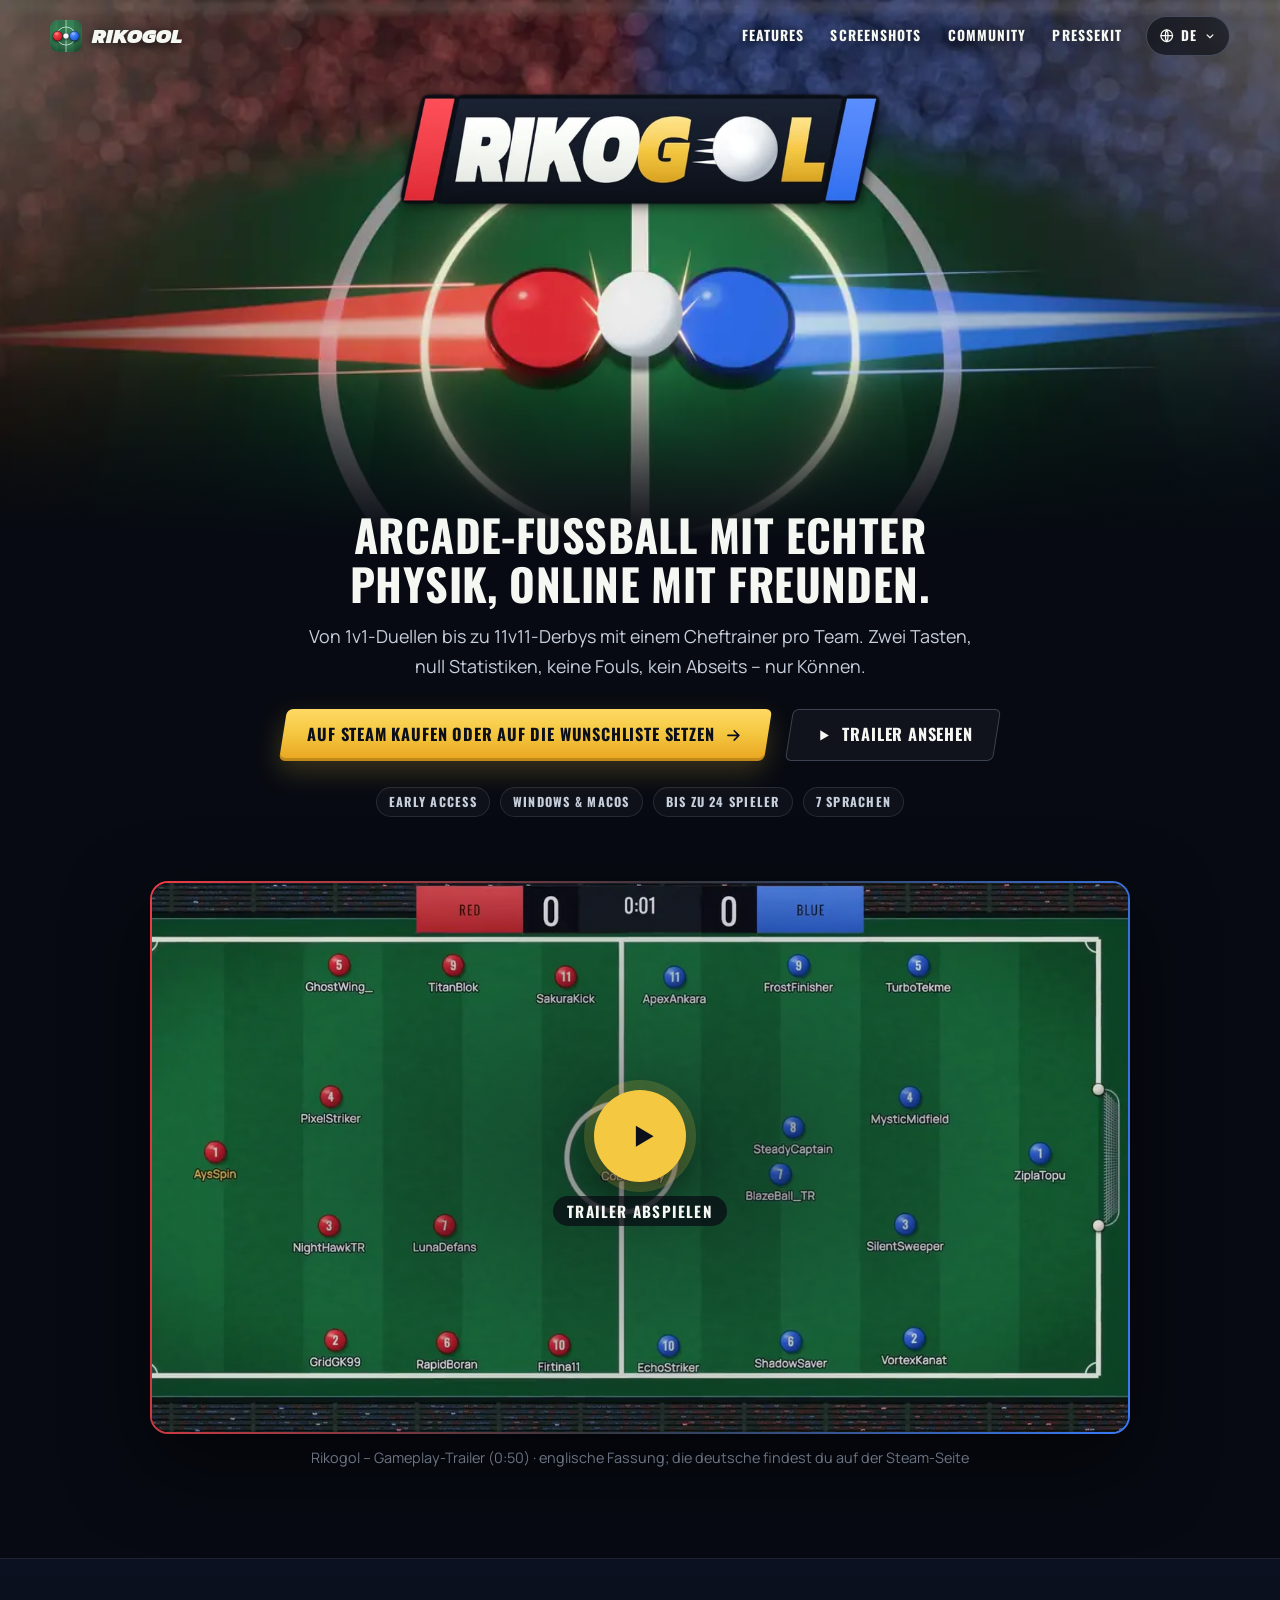
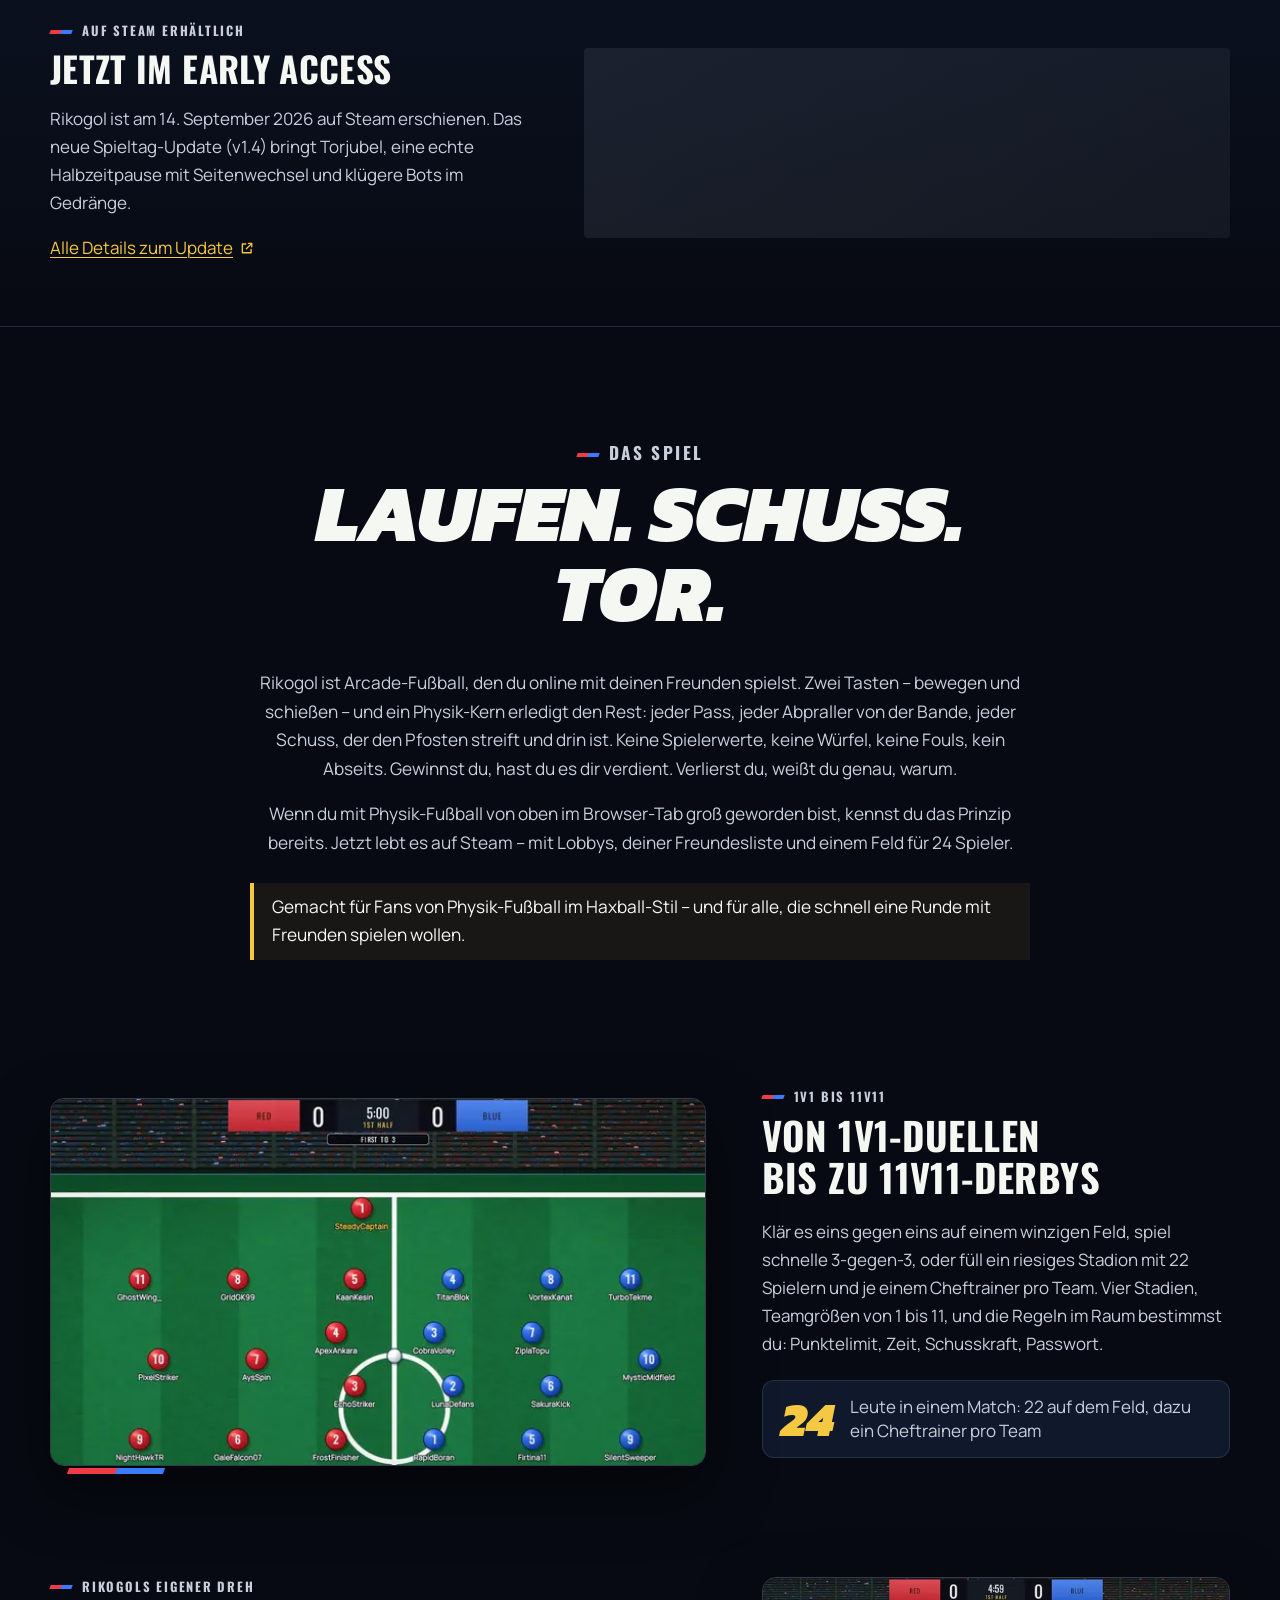
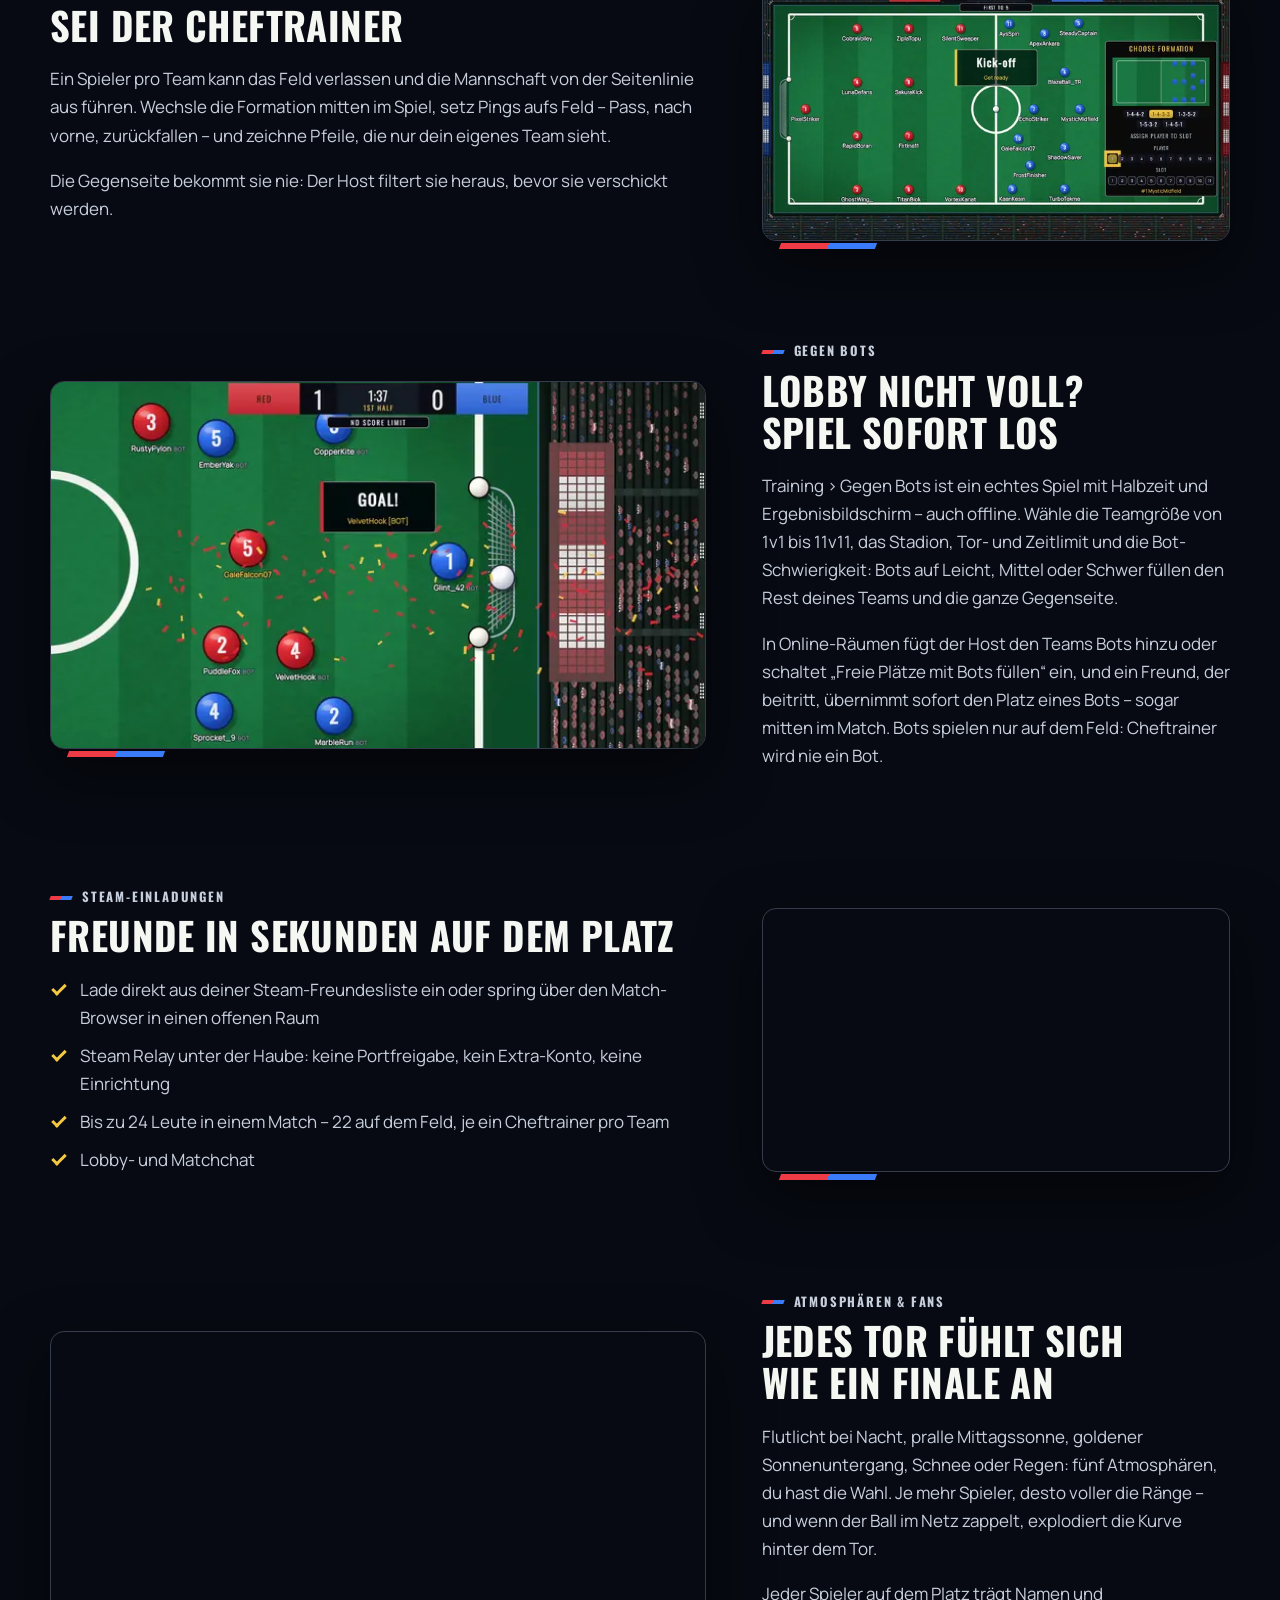
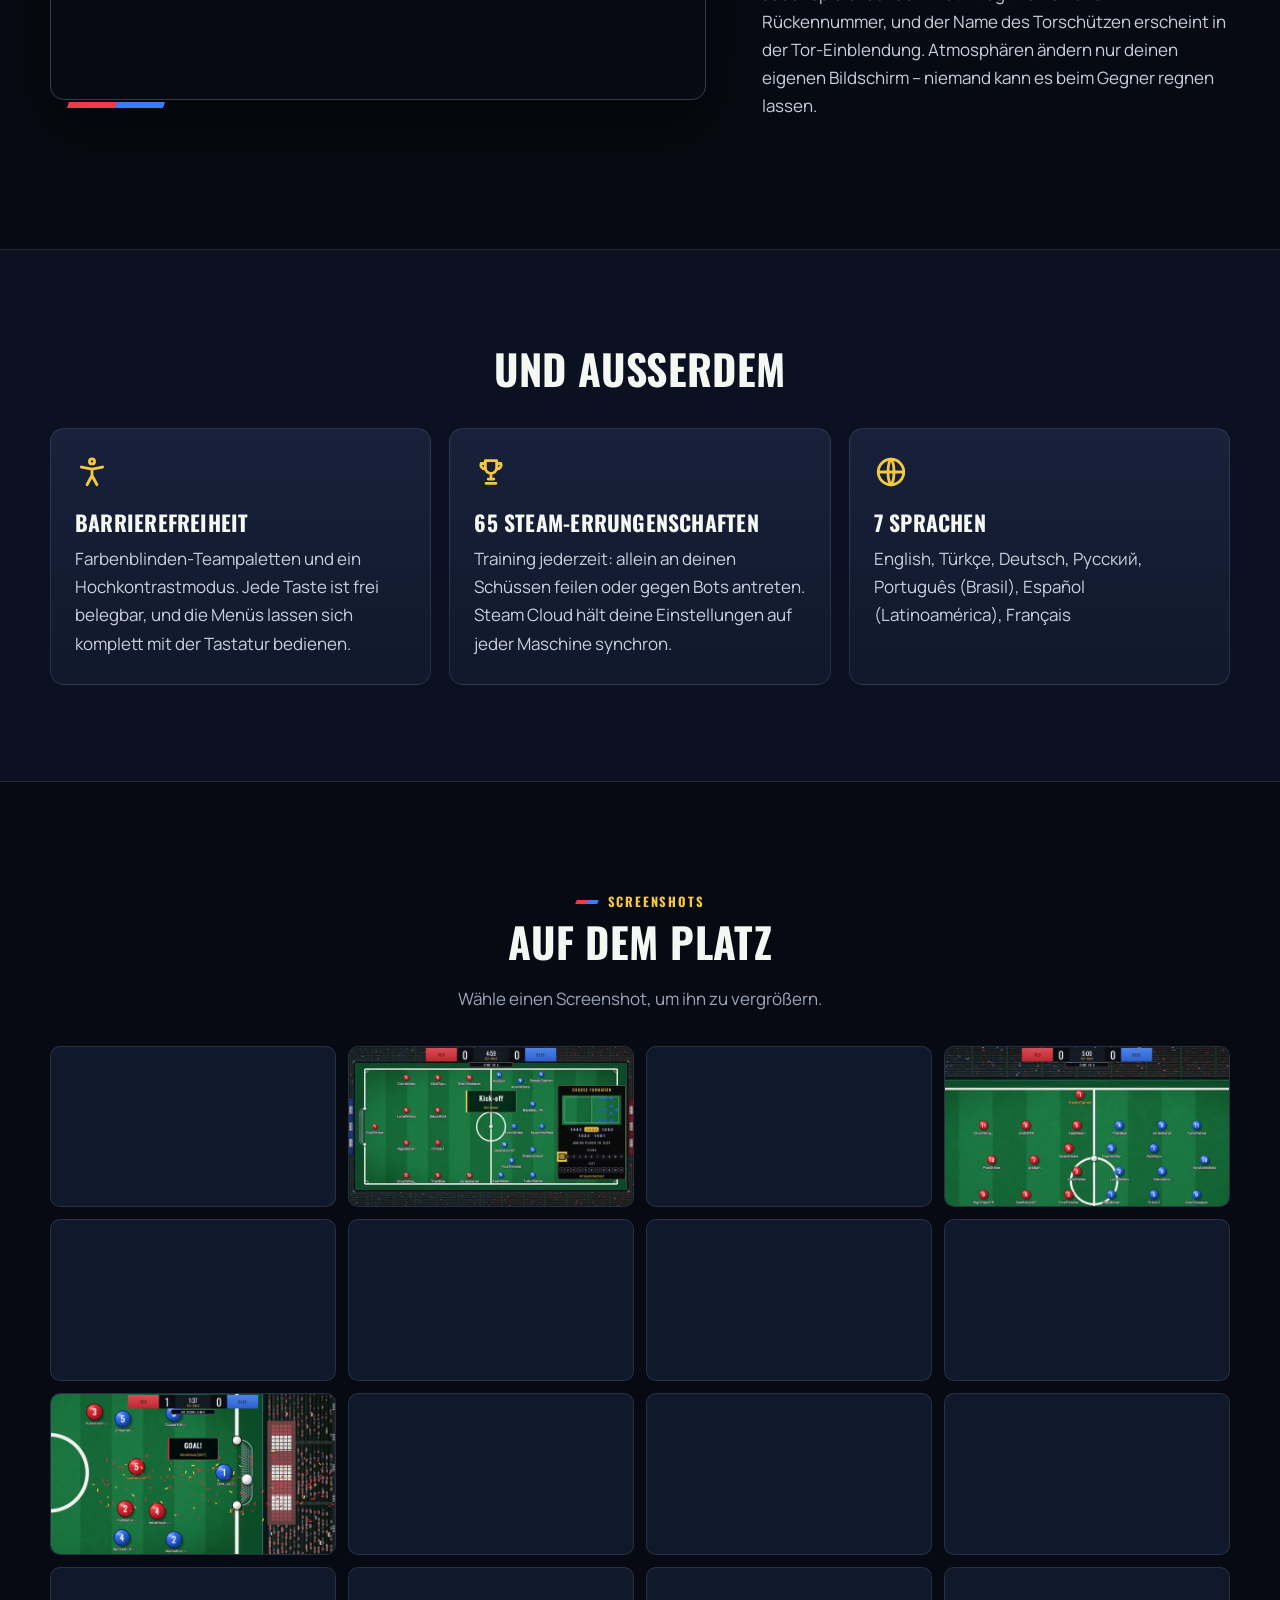
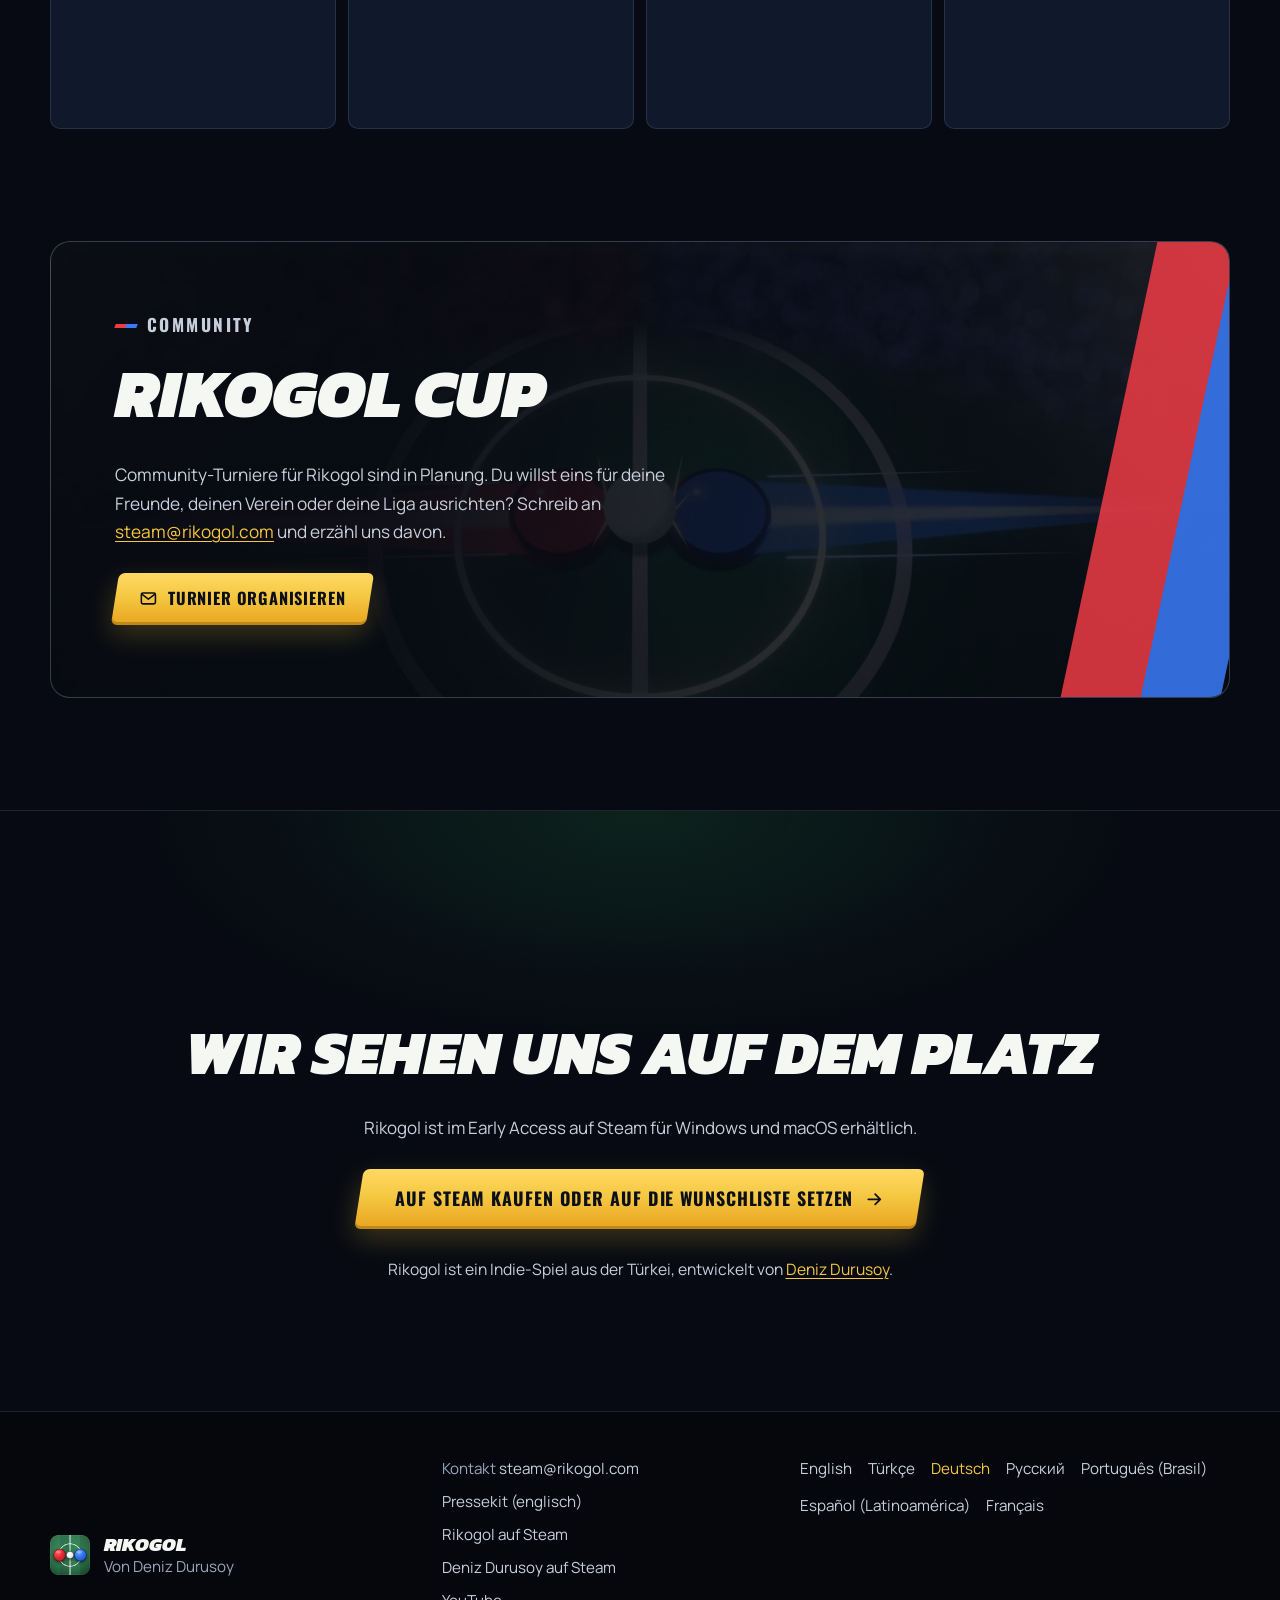
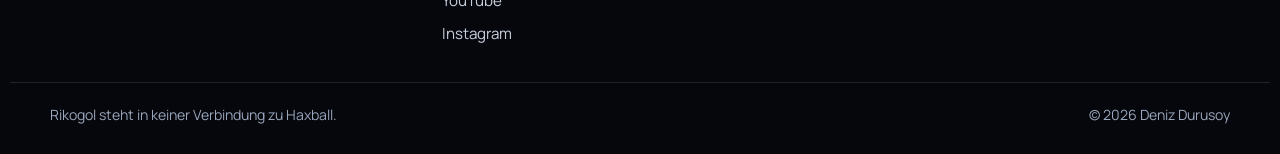
==== commit 01eecb73: "Footer + JSON-LD: official YouTube and Instagram channels (@rikogolgame) Footer links on all 12 page" ====
--- a/de/index.html
+++ b/de/index.html
@@ -53,7 +53,9 @@
  "name": "Rikogol",
  "url": "https://rikogol.com/de/",
  "sameAs": [
-  "https://store.steampowered.com/app/4492690/Rikogol/"
+  "https://store.steampowered.com/app/4492690/Rikogol/",
+  "https://www.youtube.com/@rikogolgame",
+  "https://www.instagram.com/rikogolgame/"
  ],
  "description": "Arcade-Fußball mit echter Physik, online mit Freunden: von 1v1-Duellen bis zu 11v11-Derbys mit einem Cheftrainer pro Team. Jetzt im Early Access auf Steam.",
  "image": "https://rikogol.com/press/files/rikogol-main-capsule.jpg",
@@ -317,6 +319,8 @@
 <li><a href="/press/">Pressekit (englisch)</a></li>
 <li><a href="https://store.steampowered.com/app/4492690/Rikogol/">Rikogol auf Steam</a></li>
 <li><a href="https://store.steampowered.com/developer/denizdurusoy">Deniz Durusoy auf Steam</a></li>
+<li><a href="https://www.youtube.com/@rikogolgame" rel="me" lang="en">YouTube</a></li>
+<li><a href="https://www.instagram.com/rikogolgame/" rel="me" lang="en">Instagram</a></li>
 </ul>
 </nav>
 <nav class="footer-langs" aria-label="Sprache">
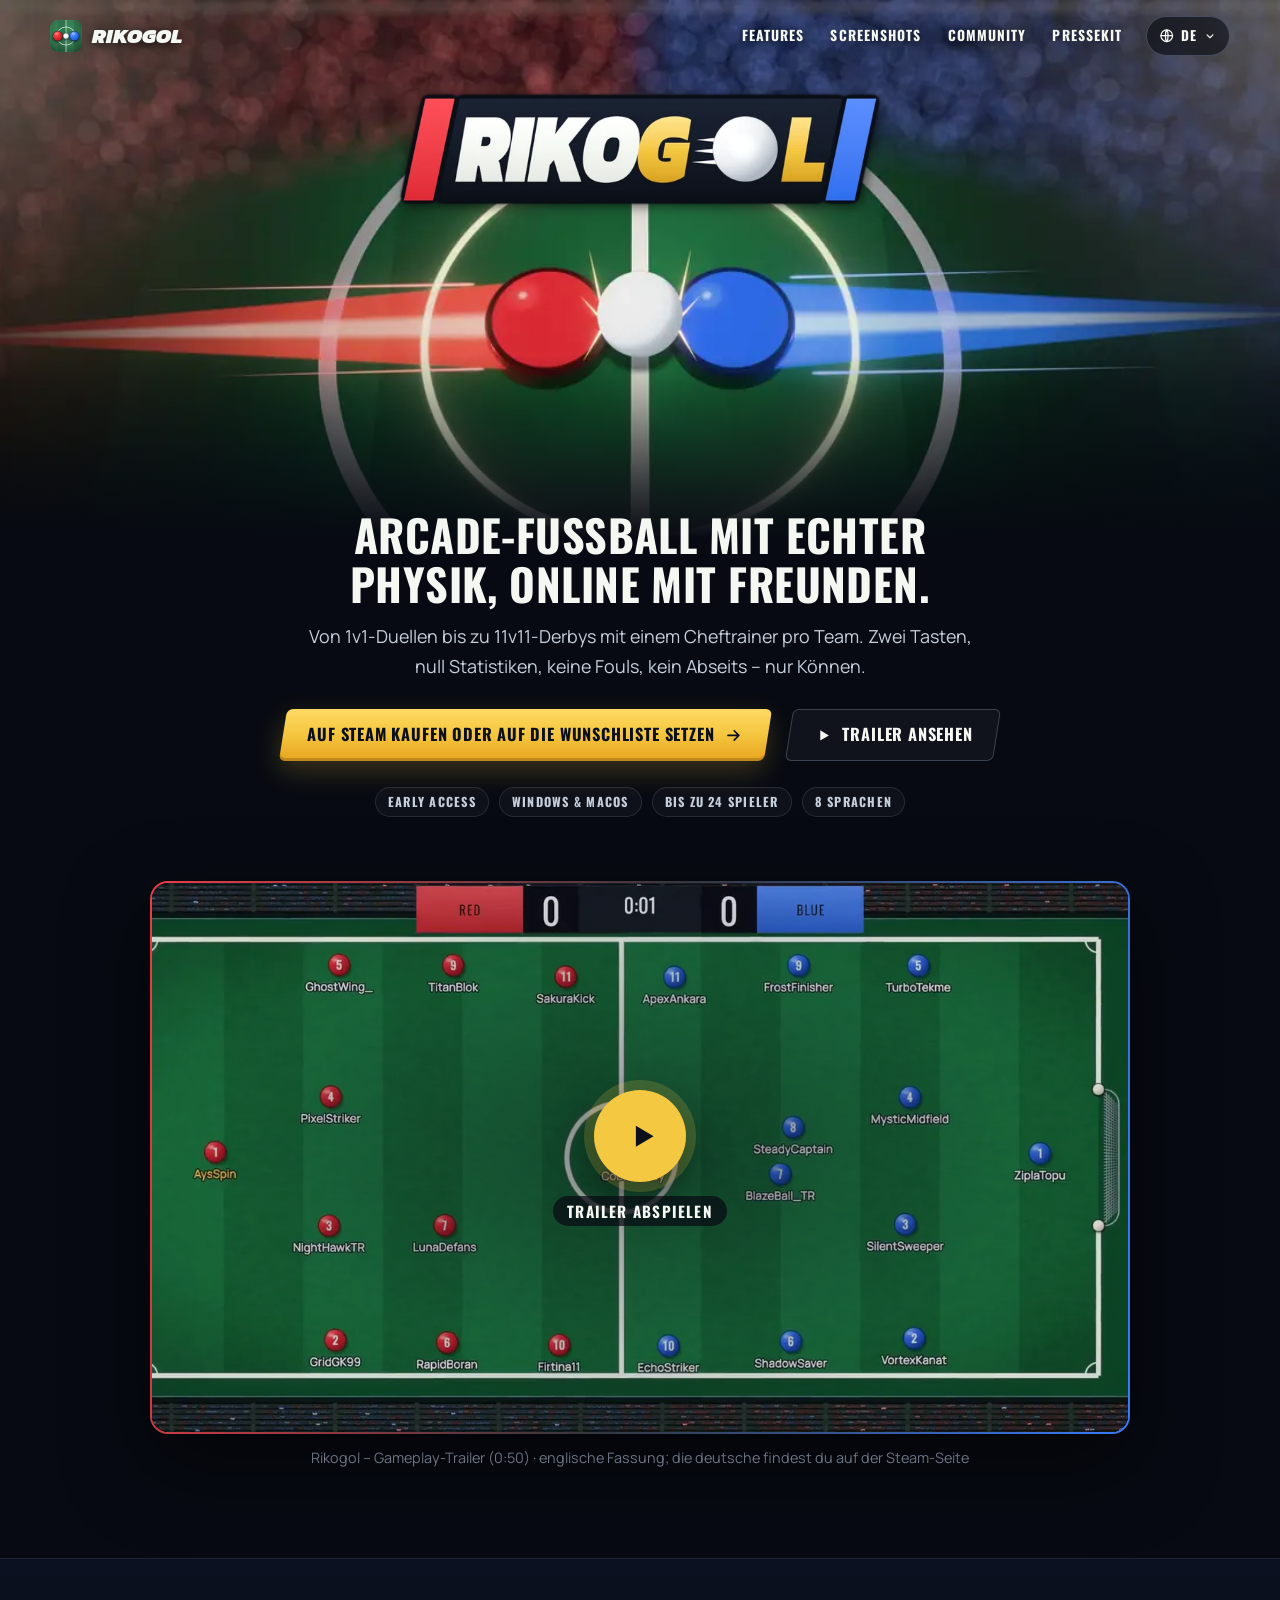
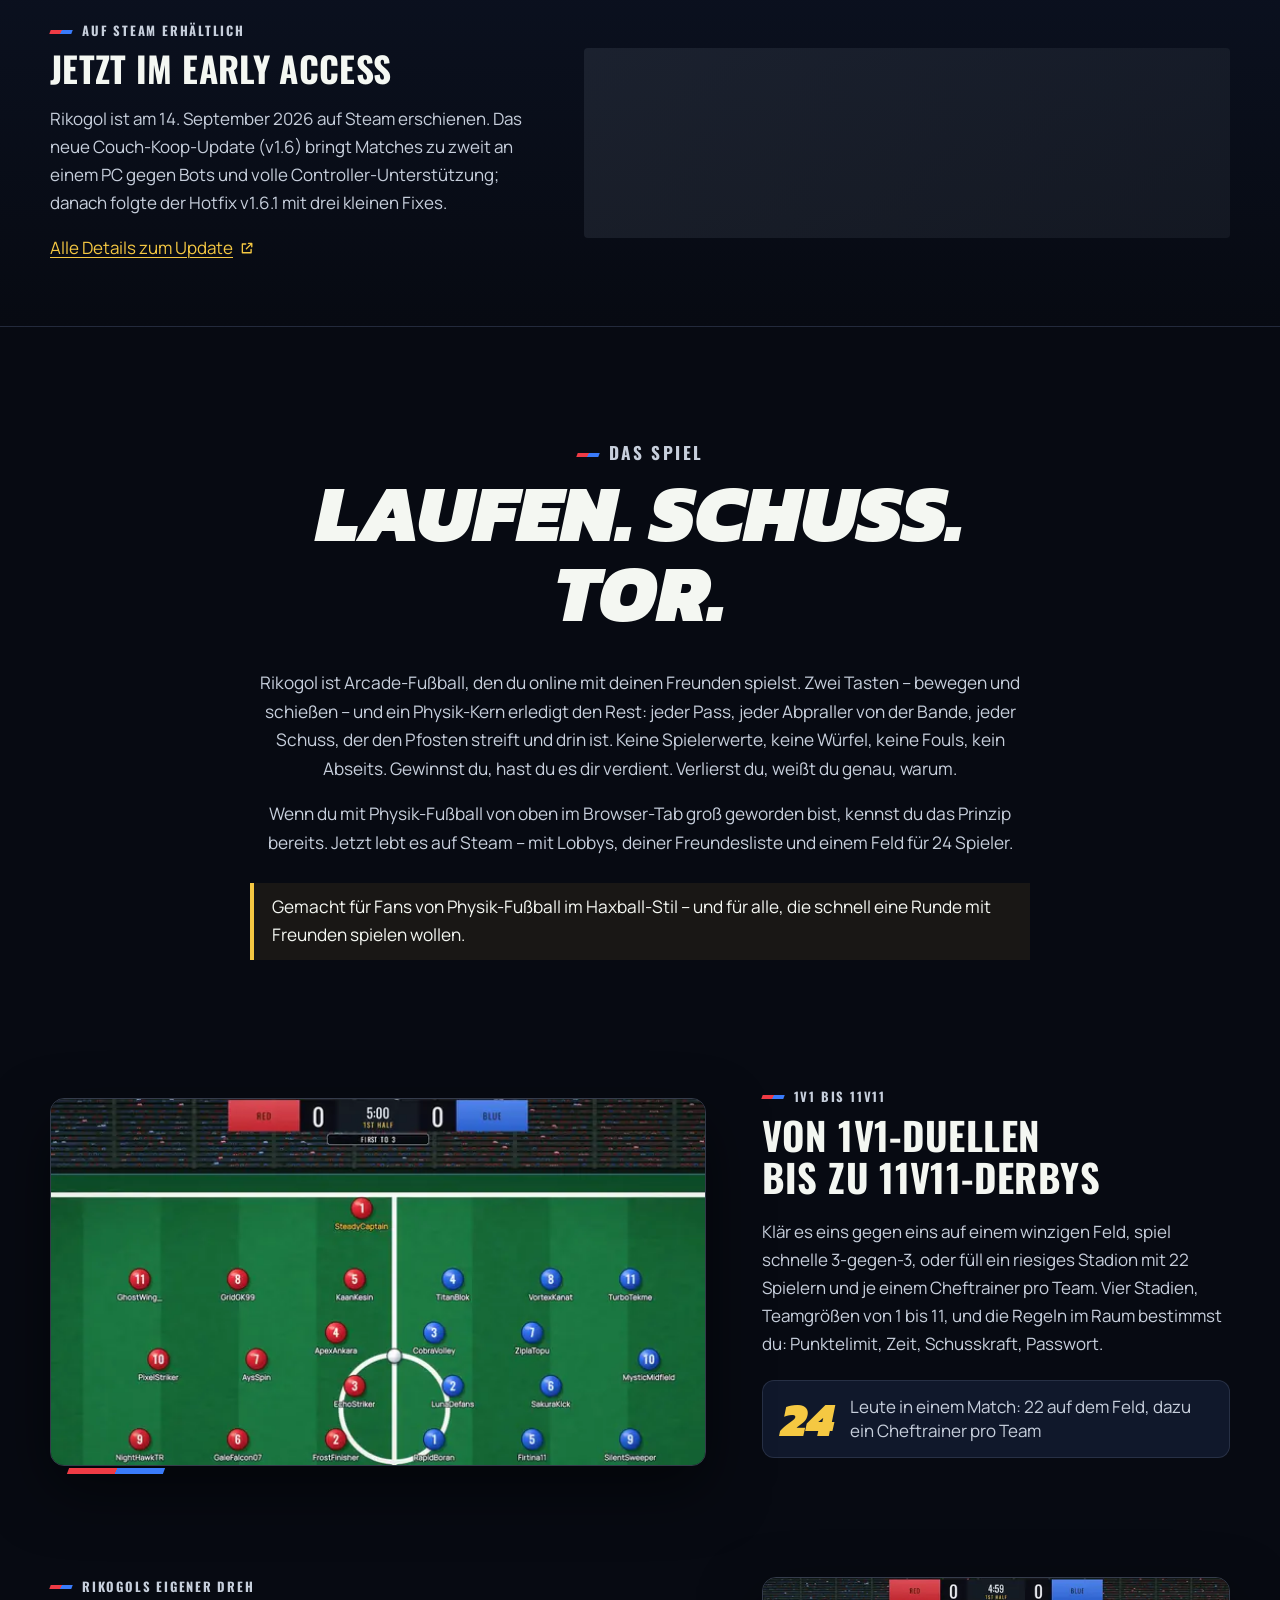
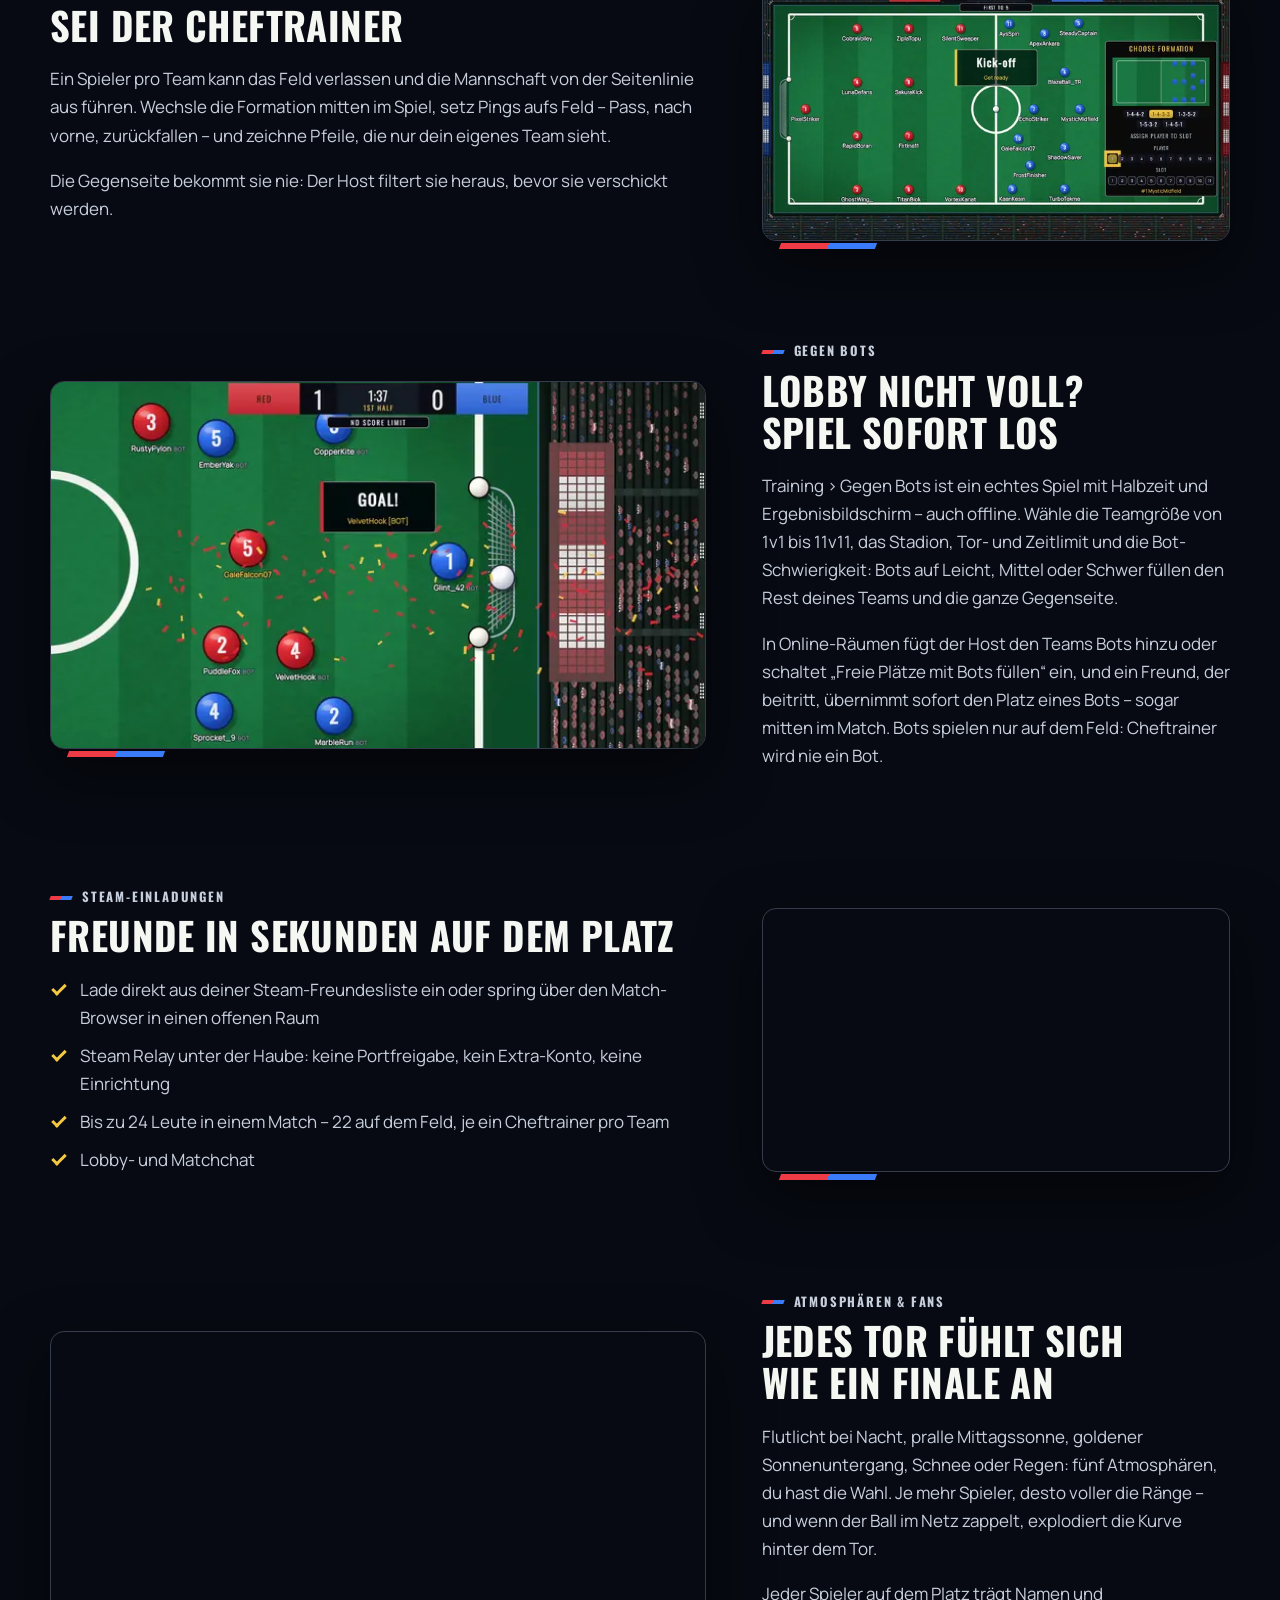
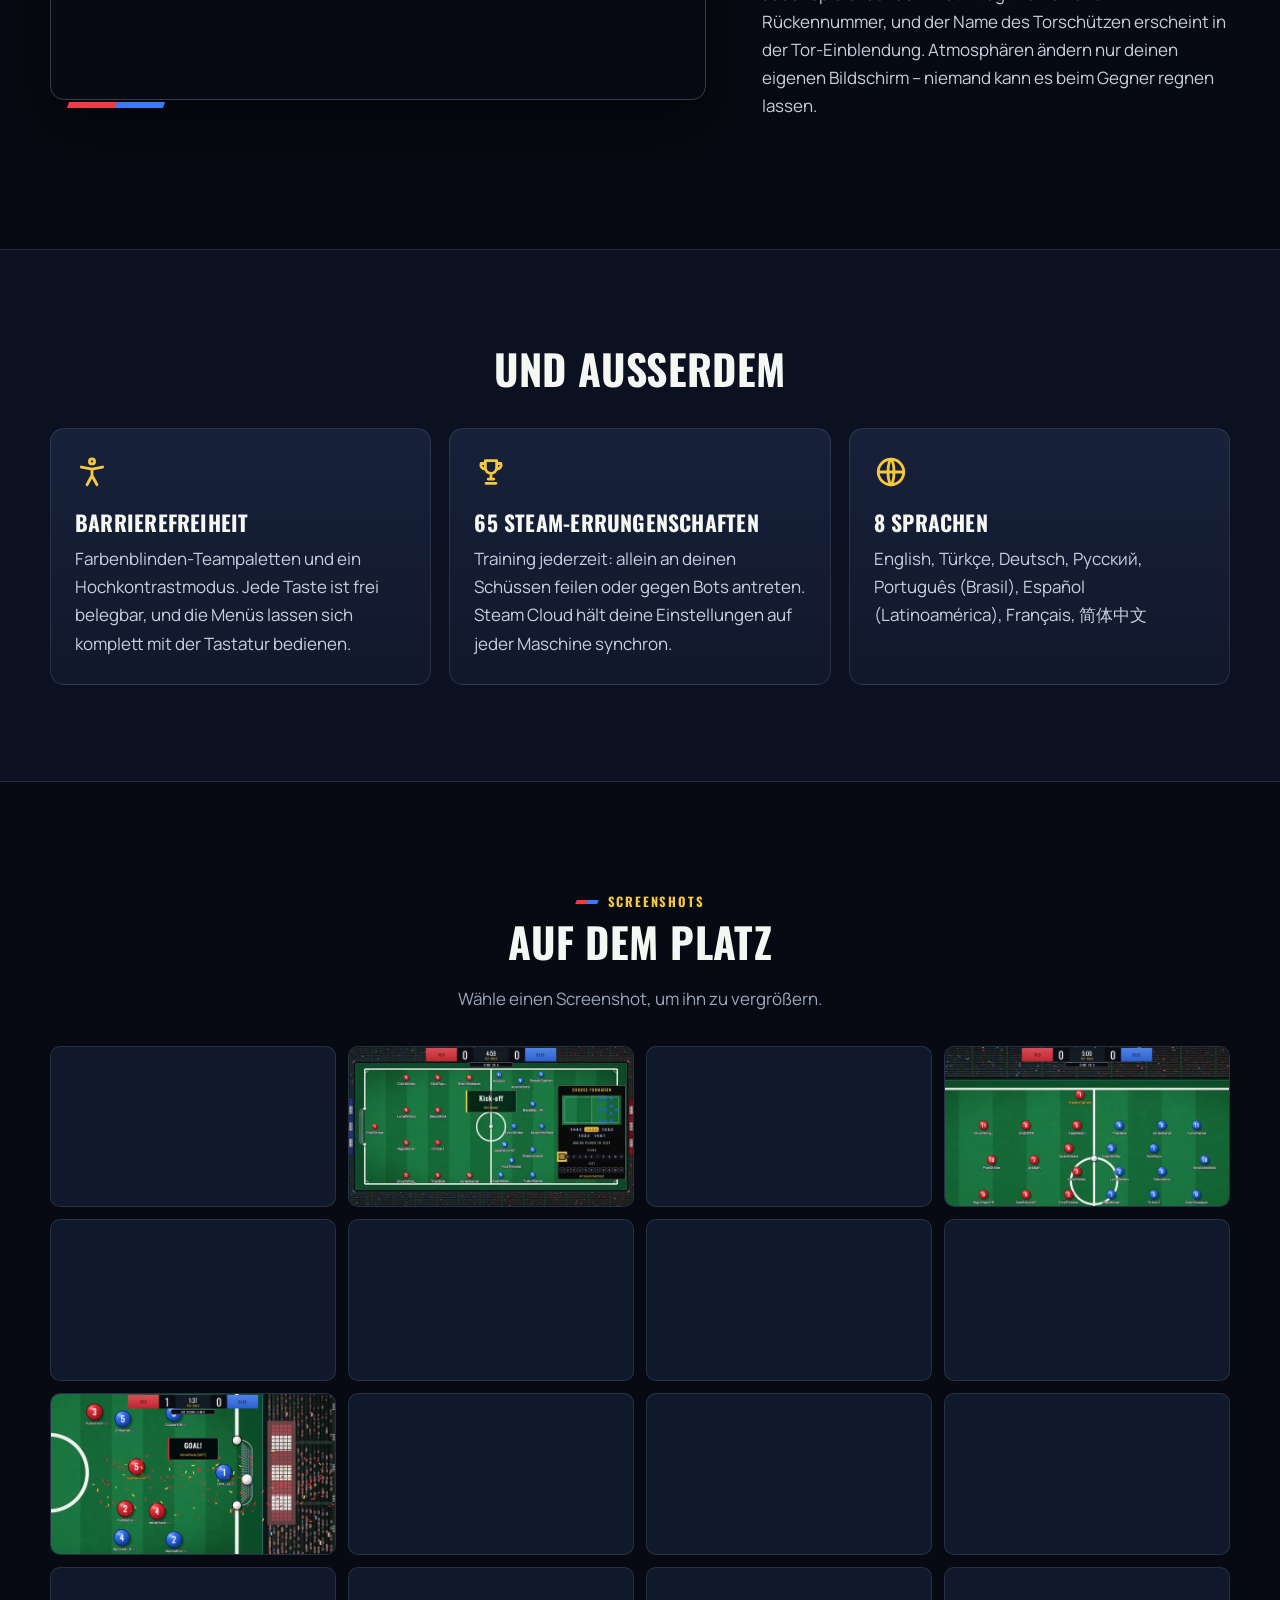
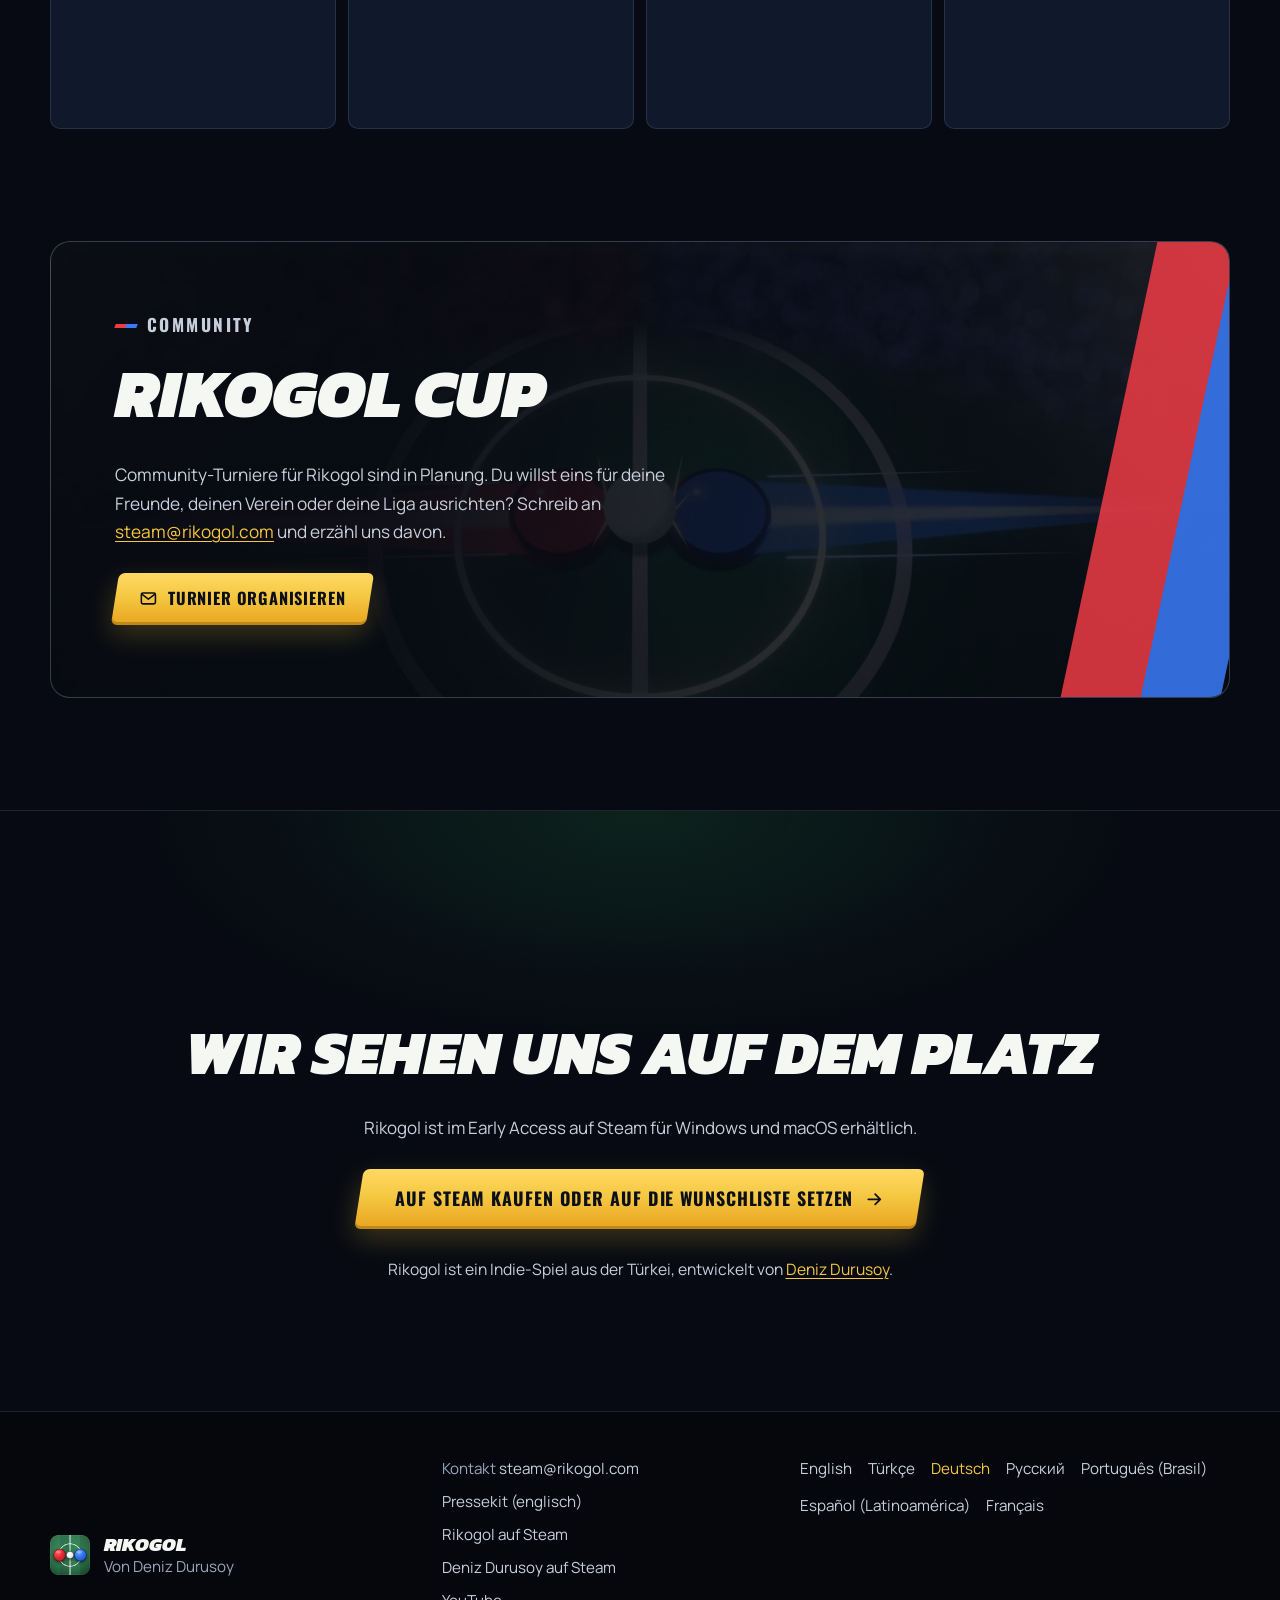
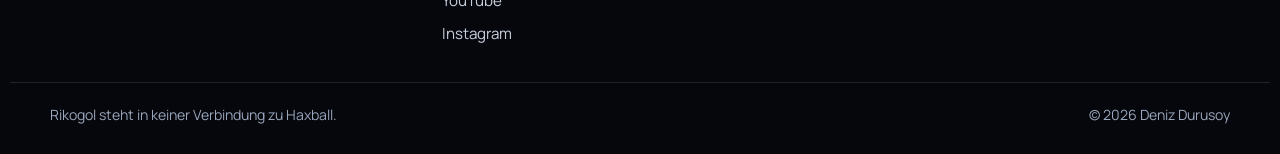
==== commit 755f7be4: "Generator: press news list + home pages at v1.6.1, 8 languages; factsheets/zip regenerated; gap betw" ====
--- a/de/index.html
+++ b/de/index.html
@@ -86,7 +86,8 @@
   "ru",
   "pt-BR",
   "es-419",
-  "fr"
+  "fr",
+  "zh-CN"
  ],
  "author": {
   "@type": "Person",
@@ -145,7 +146,7 @@
 <li>Early Access</li>
 <li><span lang="en">Windows</span> &amp; <span lang="en">macOS</span></li>
 <li>Bis zu 24 Spieler</li>
-<li>7 Sprachen</li>
+<li>8 Sprachen</li>
 </ul>
 </div>
 <div class="wrap">
@@ -167,8 +168,8 @@
 <div class="band-text">
 <p class="kicker">Auf <span lang="en">Steam</span> erhältlich</p>
 <h2 id="band-title">Jetzt im Early Access</h2>
-<p>Rikogol ist am 14. September 2026 auf Steam erschienen. Das neue Spieltag-Update (v1.4) bringt Torjubel, eine echte Halbzeitpause mit Seitenwechsel und klügere Bots im Gedränge.</p>
-<p><a class="text-link" href="https://steamcommunity.com/games/4492690/announcements/detail/687518426922483728?l=german">Alle Details zum Update<svg class="icon icon-sm" viewBox="0 0 24 24" width="24" height="24" fill="none" stroke="currentColor" stroke-width="2" stroke-linecap="round" stroke-linejoin="round" aria-hidden="true" focusable="false"><path d="M14 5h5v5M19 5l-8 8M18 14v5H5V6h5"/></svg></a></p>
+<p>Rikogol ist am 14. September 2026 auf Steam erschienen. Das neue Couch-Koop-Update (v1.6) bringt Matches zu zweit an einem PC gegen Bots und volle Controller-Unterstützung; danach folgte der Hotfix v1.6.1 mit drei kleinen Fixes.</p>
+<p><a class="text-link" href="https://steamcommunity.com/games/4492690/announcements/detail/687518426922485607?l=german">Alle Details zum Update<svg class="icon icon-sm" viewBox="0 0 24 24" width="24" height="24" fill="none" stroke="currentColor" stroke-width="2" stroke-linecap="round" stroke-linejoin="round" aria-hidden="true" focusable="false"><path d="M14 5h5v5M19 5l-8 8M18 14v5H5V6h5"/></svg></a></p>
 </div>
 <div class="widget-shell" data-widget-src="https://store.steampowered.com/widget/4492690/?l=german" data-widget-title="Rikogol auf Steam">
 <noscript><iframe src="https://store.steampowered.com/widget/4492690/?l=german" title="Rikogol auf Steam" width="646" height="190" loading="lazy"></iframe></noscript>
@@ -253,7 +254,7 @@
 <ul class="extras">
 <li class="extra"><svg class="extra-icon" viewBox="0 0 24 24" width="24" height="24" fill="none" stroke="currentColor" stroke-width="2" stroke-linecap="round" stroke-linejoin="round" aria-hidden="true" focusable="false"><circle cx="12" cy="4.5" r="1.8"/><path d="M4.5 8.5 12 10l7.5-1.5M12 10v4.5M8.5 21l3.5-6.5 3.5 6.5"/></svg><h3>Barrierefreiheit</h3><p>Farbenblinden-Teampaletten und ein Hochkontrastmodus. Jede Taste ist frei belegbar, und die Menüs lassen sich komplett mit der Tastatur bedienen.</p></li>
 <li class="extra"><svg class="extra-icon" viewBox="0 0 24 24" width="24" height="24" fill="none" stroke="currentColor" stroke-width="2" stroke-linecap="round" stroke-linejoin="round" aria-hidden="true" focusable="false"><path d="M8 4h8v5a4 4 0 0 1-8 0zM8 6H5a3 3 0 0 0 3 4M16 6h3a3 3 0 0 1-3 4M12 13v4M8.5 20h7M10 17h4"/></svg><h3>65 <span lang="en">Steam</span>-Errungenschaften</h3><p>Training jederzeit: allein an deinen Schüssen feilen oder gegen Bots antreten. Steam Cloud hält deine Einstellungen auf jeder Maschine synchron.</p></li>
-<li class="extra"><svg class="extra-icon" viewBox="0 0 24 24" width="24" height="24" fill="none" stroke="currentColor" stroke-width="2" stroke-linecap="round" stroke-linejoin="round" aria-hidden="true" focusable="false"><circle cx="12" cy="12" r="9"/><path d="M3 12h18M12 3c2.8 3 2.8 15 0 18M12 3c-2.8 3-2.8 15 0 18"/></svg><h3>7 Sprachen</h3><p><span lang="en">English</span>, <span lang="tr">Türkçe</span>, <span lang="de">Deutsch</span>, <span lang="ru">Русский</span>, <span lang="pt-BR">Português (Brasil)</span>, <span lang="es-419">Español (Latinoamérica)</span>, <span lang="fr">Français</span></p></li>
+<li class="extra"><svg class="extra-icon" viewBox="0 0 24 24" width="24" height="24" fill="none" stroke="currentColor" stroke-width="2" stroke-linecap="round" stroke-linejoin="round" aria-hidden="true" focusable="false"><circle cx="12" cy="12" r="9"/><path d="M3 12h18M12 3c2.8 3 2.8 15 0 18M12 3c-2.8 3-2.8 15 0 18"/></svg><h3>8 Sprachen</h3><p><span lang="en">English</span>, <span lang="tr">Türkçe</span>, <span lang="de">Deutsch</span>, <span lang="ru">Русский</span>, <span lang="pt-BR">Português (Brasil)</span>, <span lang="es-419">Español (Latinoamérica)</span>, <span lang="fr">Français</span>, <span lang="zh-CN">简体中文</span></p></li>
 </ul>
 </div>
 </section>
--- a/assets/css/site.min.css
+++ b/assets/css/site.min.css
@@ -1 +1 @@
-@font-face{font-family: "Oswald";src: url("/assets/fonts/oswald-bold.woff2") format("woff2");font-weight: 700;font-style: normal;font-display: swap}@font-face{font-family: "Manrope";src: url("/assets/fonts/manrope-regular.woff2") format("woff2");font-weight: 400;font-style: normal;font-display: swap}@font-face{font-family: "Kanit";src: url("/assets/fonts/kanit-blackitalic.woff2") format("woff2");font-weight: 900;font-style: italic;font-display: swap}:root{--bg: #070a12;--bg-2: #0b1120;--surface: #10182b;--surface-2: #17213a;--line: rgba(160,176,204,0.16);--line-strong: rgba(160,176,204,0.3);--text: #f4f7f2;--text-2: #c7cfdc;--text-3: #9aa6bb;--gold: #f5c842;--gold-2: #e9a41f;--red: #ef3b45;--blue: #3a7bfa;--pitch: #1f7a44;--radius: 14px;--wrap: 1180px;--gutter: clamp(16px,4vw,40px);--art-h: clamp(360px,42vw,640px);--font-body: "Manrope",system-ui,-apple-system,"Segoe UI",Roboto,"Helvetica Neue",Arial,sans-serif;--font-head: "Oswald","Arial Narrow","Roboto Condensed",system-ui,sans-serif;--font-display: "Kanit","Oswald","Arial Narrow",system-ui,sans-serif}:root:lang(ru){--font-display: "Oswald","Arial Narrow",system-ui,sans-serif}*,*::before,*::after{box-sizing: border-box}html{background: var(--bg);color-scheme: dark;-webkit-text-size-adjust: 100%;text-size-adjust: 100%;scroll-behavior: smooth;scroll-padding-top: 16px}body{margin: 0;min-width: 320px;background: radial-gradient(1200px 600px at 0% 0%,rgba(239,59,69,0.07),transparent 60%),radial-gradient(1200px 600px at 100% 0%,rgba(58,123,250,0.08),transparent 60%),var(--bg);color: var(--text);font: 400 1.0625rem/1.65 var(--font-body);overflow-wrap: break-word}img,video,iframe,svg{max-width: 100%}img{height: auto}a{color: var(--gold);text-decoration-thickness: 1px;text-underline-offset: 3px}a:hover{color: #ffe08a}:focus-visible{outline: 3px solid var(--gold);outline-offset: 3px;border-radius: 4px}p{margin: 0 0 1em}h1,h2,h3,h4{margin: 0 0 0.5em;font-family: var(--font-head);font-weight: 700;line-height: 1.1;letter-spacing: 0.01em}ul{padding-left: 1.2em}.wrap{width: 100%;max-width: calc(var(--wrap) + 2 * var(--gutter));margin: 0 auto;padding: 0 var(--gutter)}.wrap.narrow{max-width: calc(820px + 2 * var(--gutter))}.icon{width: 1.15em;height: 1.15em;flex: none}.icon-sm{width: 0.95em;height: 0.95em;margin-left: 0.35em;vertical-align: -0.1em}.skip-link{position: absolute;left: 12px;top: -80px;z-index: 100;padding: 10px 16px;background: var(--gold);color: #0b0f1a;font-weight: 700;border-radius: 8px;text-decoration: none}.skip-link:focus{top: 12px}.kicker{margin: 0 0 10px;font: 700 0.8rem/1.2 var(--font-head);letter-spacing: 0.14em;text-transform: uppercase;color: var(--gold)}.kicker::before{content: "";display: inline-block;width: 22px;height: 4px;margin-right: 10px;vertical-align: 0.2em;background: linear-gradient(90deg,var(--red) 0 50%,var(--blue) 50% 100%);transform: skewX(-20deg)}.display{font-family: var(--font-display);font-weight: 900;font-style: italic;text-transform: uppercase;letter-spacing: 0;line-height: 1}:root:lang(ru) .display{font-weight: 700;font-style: normal}.section-title{font-size: clamp(1.8rem,3.6vw,2.6rem);text-transform: uppercase}.btn{position: relative;isolation: isolate;display: inline-flex;align-items: center;justify-content: center;gap: 0.6em;min-height: 52px;padding: 0.75em 1.5em;font: 700 1.02rem/1.2 var(--font-head);letter-spacing: 0.05em;text-transform: uppercase;text-align: center;text-decoration: none;color: var(--text);border: 0;background: none;cursor: pointer}.btn::before{content: "";position: absolute;inset: 0;z-index: -1;border-radius: 6px;transform: skewX(-9deg);transition: transform 0.15s ease,box-shadow 0.15s ease,background-color 0.15s ease}.btn-primary{color: #0b0f1a}.btn-primary:hover{color: #0b0f1a}.btn-primary::before{background: linear-gradient(180deg,#ffd964,var(--gold) 45%,var(--gold-2));box-shadow: 0 10px 28px rgba(245,200,66,0.22),inset 0 -3px 0 rgba(0,0,0,0.18)}.btn-primary:hover::before{transform: skewX(-9deg) translateY(-2px);box-shadow: 0 14px 34px rgba(245,200,66,0.32),inset 0 -3px 0 rgba(0,0,0,0.18)}.btn-ghost{color: var(--text)}.btn-ghost:hover{color: var(--text)}.btn-ghost::before{background: rgba(255,255,255,0.04);border: 1px solid var(--line-strong)}.btn-ghost:hover::before{background: rgba(255,255,255,0.1)}.btn-lg{min-height: 60px;padding: 0.85em 2em;font-size: 1.12rem}.btn:focus-visible{outline-offset: 6px}.cta-row{display: flex;flex-wrap: wrap;justify-content: center;gap: 14px 22px}.text-link{font-weight: 400}.site-header{position: absolute;inset: 0 0 auto 0;z-index: 20}.header-inner{display: flex;align-items: center;gap: 12px;min-height: 64px;padding-top: 8px}.brand{display: inline-flex;align-items: center;gap: 10px;margin-right: auto;font: 900 italic 1.3rem/1 "Kanit","Oswald",system-ui,sans-serif;text-transform: uppercase;color: var(--text);text-decoration: none;text-shadow: 0 2px 10px rgba(0,0,0,0.6)}.brand:hover{color: var(--text)}.brand img{width: 32px;height: 32px;border-radius: 8px}.main-nav ul{display: flex;gap: 2px;margin: 0;padding: 0;list-style: none}.main-nav a{display: block;padding: 10px 12px;border-radius: 8px;font: 700 0.86rem/1 var(--font-head);letter-spacing: 0.08em;text-transform: uppercase;color: var(--text);text-decoration: none;text-shadow: 0 1px 8px rgba(0,0,0,0.7)}.main-nav a:hover{background: rgba(7,10,18,0.55);color: var(--gold)}.lang{position: relative}.lang summary{display: flex;align-items: center;gap: 6px;min-height: 40px;padding: 0 12px;border: 1px solid var(--line-strong);border-radius: 999px;background: rgba(7,10,18,0.6);font: 700 0.84rem/1 var(--font-head);letter-spacing: 0.08em;color: var(--text);cursor: pointer;list-style: none;-webkit-backdrop-filter: blur(8px);backdrop-filter: blur(8px)}.lang summary::-webkit-details-marker{display: none}.lang summary:hover{border-color: var(--gold)}.lang .chev{width: 14px;height: 14px;transition: transform 0.15s ease}.lang[open] .chev{transform: rotate(180deg)}.lang-list{position: absolute;right: 0;top: calc(100% + 8px);z-index: 30;width: max-content;min-width: 230px;max-width: calc(100vw - 32px);margin: 0;padding: 6px;list-style: none;background: var(--surface);border: 1px solid var(--line-strong);border-radius: 12px;box-shadow: 0 20px 44px rgba(0,0,0,0.55)}.lang-list a{display: flex;justify-content: space-between;gap: 18px;padding: 10px 12px;border-radius: 8px;color: var(--text-2);text-decoration: none}.lang-list a:hover{background: var(--surface-2);color: var(--text)}.lang-list a[aria-current="page"]{color: var(--gold)}.lang-code{font: 700 0.78rem/1.9 var(--font-head);letter-spacing: 0.1em;color: var(--text-3)}.hero{position: relative;padding-bottom: clamp(48px,7vw,88px)}.hero-art{position: relative;display: flex;justify-content: center;height: var(--art-h);overflow: hidden}.hero-bg{position: absolute;inset: 0;width: 100%;height: 100%;object-fit: cover;object-position: 50% 58%}.hero-art::before,.hero-art::after{content: "";position: absolute;left: 0;right: 0;pointer-events: none}.hero-art::before{top: 0;height: 120px;background: linear-gradient(to bottom,rgba(7,10,18,0.75),rgba(7,10,18,0))}.hero-art::after{bottom: 0;height: 34%;background: linear-gradient(to bottom,rgba(7,10,18,0),var(--bg))}.hero-logo{position: relative;z-index: 1;width: min(600px,84vw,calc(var(--art-h) * 0.95));margin: 0;padding-top: clamp(64px,6vw,96px)}.hero-logo img{display: block;width: 100%}.hero-text{position: relative;z-index: 2;margin-top: -28px;text-align: center}.tagline{max-width: 30ch;margin: 0 auto 14px;font: 700 clamp(1.65rem,3.6vw,2.75rem)/1.12 var(--font-head);text-transform: uppercase;letter-spacing: 0.01em;text-wrap: balance}.lede{max-width: 62ch;margin: 0 auto 28px;font-size: clamp(1.02rem,1.4vw,1.18rem);color: var(--text-2);text-wrap: pretty}.facts{display: flex;flex-wrap: wrap;justify-content: center;gap: 8px 10px;margin: 26px 0 0;padding: 0;list-style: none}.facts li{padding: 6px 12px;border: 1px solid var(--line);border-radius: 999px;background: rgba(255,255,255,0.03);font: 700 0.78rem/1.3 var(--font-head);letter-spacing: 0.1em;text-transform: uppercase;color: var(--text-2)}.trailer{max-width: 980px;margin: clamp(40px,6vw,64px) auto 0}.video-shell{position: relative;padding: 2px;border-radius: 18px;background: linear-gradient(100deg,var(--red),rgba(255,255,255,0.18) 50%,var(--blue));box-shadow: 0 30px 80px rgba(0,0,0,0.55)}.video-shell video{display: block;width: 100%;height: auto;aspect-ratio: 16 / 9;border-radius: 16px;background: #000}.video-play{position: absolute;inset: 2px;display: none;flex-direction: column;align-items: center;justify-content: center;gap: 14px;width: calc(100% - 4px);border: 0;border-radius: 16px;background: radial-gradient(closest-side,rgba(7,10,18,0.45),rgba(7,10,18,0.1));color: var(--text);cursor: pointer}.has-overlay .video-play{display: flex}.video-play-disc{display: grid;place-items: center;width: clamp(64px,9vw,92px);height: clamp(64px,9vw,92px);border-radius: 50%;background: var(--gold);color: #0b0f1a;box-shadow: 0 0 0 10px rgba(245,200,66,0.18),0 16px 40px rgba(0,0,0,0.5);transition: transform 0.15s ease}.video-play-disc .icon{width: 42%;height: 42%;margin-left: 6%}.video-play:hover .video-play-disc{transform: scale(1.06)}.video-play-label{padding: 6px 14px;border-radius: 999px;background: rgba(7,10,18,0.72);font: 700 0.95rem/1.2 var(--font-head);letter-spacing: 0.08em;text-transform: uppercase}.video-play:focus-visible{outline-offset: -6px}.trailer figcaption{margin-top: 12px;text-align: center;font-size: 0.9rem;color: var(--text-3)}.band{padding: clamp(40px,6vw,64px) 0;background: linear-gradient(180deg,var(--bg-2),var(--bg));border-top: 1px solid var(--line);border-bottom: 1px solid var(--line)}.band-inner{display: grid;grid-template-columns: minmax(0,1fr);gap: 28px;align-items: center}.band h2{font-size: clamp(1.6rem,3vw,2.2rem);text-transform: uppercase}.band-text p{color: var(--text-2)}.band-text p:last-child{margin-bottom: 0}.widget-shell{width: 100%;max-width: 646px;min-height: 190px;justify-self: center;border-radius: 4px;background: linear-gradient(130deg,rgba(59,67,81,0.35),rgba(40,46,57,0.35))}.widget-shell.is-loaded{background: none}.widget-shell iframe{display: block;width: 100%;height: 190px;border: 0;color-scheme: light;background: transparent}.pitch{padding: clamp(64px,9vw,120px) 0 clamp(24px,4vw,40px)}.pitch-inner{max-width: calc(780px + 2 * var(--gutter));text-align: center}.pitch h2{font-size: clamp(2.6rem,7vw,5rem);margin-bottom: 0.45em}.pitch p{color: var(--text-2);font-size: clamp(1.05rem,1.35vw,1.15rem)}.pitch .fans{display: inline-block;margin-top: 8px;padding: 10px 18px;border-left: 4px solid var(--gold);background: rgba(245,200,66,0.07);color: var(--text);text-align: left}.features{display: grid;gap: clamp(56px,8vw,104px);padding-top: clamp(40px,6vw,72px);padding-bottom: clamp(64px,9vw,112px)}.feature{display: grid;grid-template-columns: minmax(0,1fr);gap: 24px;align-items: center}.feature-media{position: relative}.feature-media img{display: block;width: 100%;aspect-ratio: 16 / 9;object-fit: cover;border-radius: var(--radius);border: 1px solid var(--line-strong);box-shadow: 0 24px 60px rgba(0,0,0,0.5)}.feature-media::after{content: "";position: absolute;left: 18px;bottom: -8px;width: 96px;height: 6px;background: linear-gradient(90deg,var(--red) 0 50%,var(--blue) 50% 100%);transform: skewX(-20deg)}.feature-text h2{font-size: clamp(1.7rem,3.2vw,2.4rem);text-transform: uppercase;text-wrap: balance}.feature-text p{color: var(--text-2)}.ticks{margin: 0 0 1em;padding: 0;list-style: none;color: var(--text-2)}.ticks li{position: relative;padding-left: 30px;margin-bottom: 10px}.ticks li::before{content: "";position: absolute;left: 2px;top: 0.45em;width: 14px;height: 8px;border-left: 3px solid var(--gold);border-bottom: 3px solid var(--gold);transform: rotate(-45deg)}.stat{display: flex;align-items: center;gap: 16px;margin-top: 22px;padding: 14px 18px;border: 1px solid var(--line);border-radius: 12px;background: var(--surface)}.stat-num{font: 900 italic 3rem/1 var(--font-display);color: var(--gold)}:root:lang(ru) .stat-num{font-weight: 700;font-style: normal}.stat-text{color: var(--text-2);line-height: 1.4}.extras-section{padding: clamp(56px,8vw,96px) 0;background: var(--bg-2);border-top: 1px solid var(--line);border-bottom: 1px solid var(--line)}.extras-section .section-title{text-align: center;margin-bottom: 36px}.extras{display: grid;grid-template-columns: minmax(0,1fr);gap: 18px;margin: 0;padding: 0;list-style: none}.extra{padding: 26px 24px;border: 1px solid var(--line);border-radius: var(--radius);background: linear-gradient(180deg,var(--surface-2),var(--surface))}.extra h3{font-size: 1.35rem;text-transform: uppercase}.extra p{margin: 0;color: var(--text-2)}.extra-icon{width: 34px;height: 34px;margin-bottom: 14px;color: var(--gold)}.gallery-section{padding: clamp(64px,9vw,112px) 0}.section-head{text-align: center;margin-bottom: 32px}.hint{color: var(--text-3);margin: 0}.gallery{display: grid;grid-template-columns: repeat(2,minmax(0,1fr));gap: 10px;margin: 0;padding: 0;list-style: none}.shot{display: block;overflow: hidden;border-radius: 10px;border: 1px solid var(--line);background: var(--surface)}.shot img{display: block;width: 100%;aspect-ratio: 16 / 9;object-fit: cover;transition: transform 0.25s ease,opacity 0.25s ease}.shot:hover img{transform: scale(1.04)}.shot:focus-visible{outline-offset: 2px}.lightbox{width: 100%;max-width: 100%;height: 100%;max-height: 100%;margin: 0;padding: 0;border: 0;background: #05070d;color: var(--text)}.lightbox[open]{display: flex;flex-direction: column}.lightbox::backdrop{background: rgba(4,6,12,0.8)}.lb-stage{flex: 1;display: grid;place-items: center;min-height: 0;padding: 68px 16px 0}.lb-close{position: absolute;top: 12px;right: 12px;z-index: 2}.lb-stage img{display: block;max-width: 100%;max-height: 100%;width: auto;height: auto;object-fit: contain;border-radius: 8px}.lb-bar{display: flex;flex-wrap: wrap;align-items: center;justify-content: space-between;gap: 10px 18px;width: 100%;max-width: 1280px;margin: 0 auto;padding: 14px 16px 18px}.lb-caption{flex: 1 1 320px;margin: 0;color: var(--text-2);font-size: 0.95rem}.lb-controls{display: flex;align-items: center;gap: 10px;flex-wrap: wrap}.lb-btn{display: grid;place-items: center;width: 44px;height: 44px;border: 1px solid var(--line-strong);border-radius: 50%;background: var(--surface);color: var(--text);cursor: pointer}.lb-btn:hover{border-color: var(--gold);color: var(--gold)}.lb-count{min-width: 56px;text-align: center;font: 700 0.9rem/1 var(--font-head);letter-spacing: 0.08em;color: var(--text-2)}.lb-full{font-size: 0.9rem}.community{padding: 0 0 clamp(64px,9vw,112px)}.community-card{position: relative;overflow: hidden;padding: clamp(36px,6vw,72px) clamp(22px,5vw,64px);border: 1px solid var(--line-strong);border-radius: 20px;background: linear-gradient(100deg,rgba(7,10,18,0.96) 30%,rgba(7,10,18,0.72)),url("/assets/img/hero/rikogol-hero-1440.webp") center 60% / cover no-repeat,var(--surface)}.community-card::after{content: "";position: absolute;right: -34px;top: 0;bottom: 0;width: 70px;background: linear-gradient(90deg,var(--red) 0 50%,var(--blue) 50% 100%);opacity: 0.85;transform: skewX(-12deg)}.community-card>*{position: relative;z-index: 1;max-width: min(620px,calc(100% - 28px))}.community-card h2{font-size: clamp(2.4rem,6vw,4.2rem);color: var(--text)}.community-card p{color: var(--text-2);font-size: 1.08rem;margin-bottom: 26px}.finale{padding: clamp(56px,8vw,104px) 0 clamp(64px,9vw,112px);background: radial-gradient(700px 320px at 50% 0%,rgba(31,122,68,0.22),transparent 70%);border-top: 1px solid var(--line)}.finale-inner{text-align: center}.finale-icon{width: 88px;height: 88px;margin: 0 auto 22px;display: block}.finale h2{font-size: clamp(2.2rem,5.5vw,3.8rem)}.finale p{color: var(--text-2)}.finale .btn{margin: 10px 0 28px}.dev-line{font-size: 0.98rem}.site-footer{padding: 44px 0 28px;background: #05070d;border-top: 1px solid var(--line);font-size: 0.95rem}.footer-grid{display: grid;grid-template-columns: minmax(0,1fr);gap: 28px}.footer-brand{display: flex;align-items: center;gap: 14px}.footer-brand img{width: 40px;height: 40px}.footer-brand p{margin: 0;color: var(--text-3);line-height: 1.4}.footer-name{font: 900 italic 1.2rem/1.2 "Kanit","Oswald",system-ui,sans-serif;text-transform: uppercase;color: var(--text)}.site-footer ul{margin: 0;padding: 0;list-style: none}.footer-links li,.footer-langs li{margin-bottom: 8px}.footer-label{color: var(--text-3)}.footer-links a,.footer-langs a{color: var(--text-2);text-decoration: none}.footer-links a:hover,.footer-langs a:hover{color: var(--gold);text-decoration: underline}.footer-langs ul{display: flex;flex-wrap: wrap;gap: 4px 16px}.footer-langs a[aria-current="page"]{color: var(--gold)}.footer-legal{display: flex;flex-wrap: wrap;justify-content: space-between;gap: 8px 24px;margin-top: 28px;padding-top: 20px;border-top: 1px solid var(--line);color: var(--text-3);font-size: 0.88rem}.footer-legal p{margin: 0}.press-hero{position: relative;padding: clamp(96px,12vw,140px) 0 clamp(40px,6vw,64px);text-align: center;overflow: hidden}.press-hero-art{position: absolute;inset: 0 0 auto 0;height: 100%;max-height: 520px}.press-hero-art img{width: 100%;height: 100%;object-fit: cover;opacity: 0.45}.press-hero-art::after{content: "";position: absolute;inset: 0;background: linear-gradient(to bottom,rgba(7,10,18,0.55),var(--bg))}.press-hero-text{position: relative}.press-logo{display: block;width: min(360px,72vw);margin: 0 auto 18px}.press-hero h1{font-size: clamp(2.8rem,8vw,5rem)}.press-section{padding: clamp(44px,6vw,72px) 0;border-top: 1px solid var(--line)}.press-section:nth-of-type(even){background: var(--bg-2)}.section-sub{color: var(--text-2)}.lead{font-size: 1.15rem;color: var(--text)}.press-section p{color: var(--text-2)}.press-section .lead{color: var(--text)}.press-section h3{margin-top: 1.6em;font-size: 1.35rem;text-transform: uppercase}.facts-table{display: grid;margin: 0;border: 1px solid var(--line);border-radius: 12px;overflow: hidden}.facts-table div{display: grid;grid-template-columns: minmax(0,1fr);gap: 2px 20px;padding: 12px 18px;border-bottom: 1px solid var(--line)}.facts-table div:nth-child(odd){background: rgba(255,255,255,0.025)}.facts-table div:last-child{border-bottom: 0}.facts-table dt{font: 700 0.82rem/1.5 var(--font-head);letter-spacing: 0.1em;text-transform: uppercase;color: var(--text-3)}.facts-table dd{margin: 0;color: var(--text)}.release{padding: clamp(22px,4vw,36px);border: 1px solid var(--line);border-radius: var(--radius);background: var(--surface)}.release-date{margin-bottom: 8px;font: 700 0.85rem/1.4 var(--font-head);letter-spacing: 0.1em;text-transform: uppercase;color: var(--gold) !important}.release h3{margin-top: 0;font-size: clamp(1.5rem,3vw,2rem);text-transform: none;line-height: 1.2}.standfirst{font-size: 1.1rem;color: var(--text) !important}.release strong{font-family: var(--font-head);letter-spacing: 0.04em;color: var(--text)}.release h4{margin: 1.6em 0 0.5em;font-size: 1.05rem;letter-spacing: 0.08em;text-transform: uppercase;color: var(--text)}.asset-grid{display: grid;grid-template-columns: repeat(auto-fill,minmax(min(100%,150px),1fr));gap: 14px;margin: 24px 0 0;padding: 0;list-style: none}.asset a{display: flex;flex-direction: column;height: 100%;padding: 12px;border: 1px solid var(--line);border-radius: 12px;background: var(--surface);color: var(--text);text-decoration: none}.asset a:hover{border-color: var(--gold)}.asset-thumb{display: grid;place-items: center;aspect-ratio: 16 / 10;margin-bottom: 12px;border-radius: 8px;overflow: hidden;background: repeating-conic-gradient(rgba(255,255,255,0.05) 0 25%,transparent 0 50%) 0 0 / 20px 20px,var(--bg-2)}.asset-thumb img{display: block;max-width: 100%;max-height: 100%;width: auto;height: auto;object-fit: contain}.asset-keyart .asset-thumb img,.asset-header .asset-thumb img,.asset-main .asset-thumb img{width: 100%;height: 100%;object-fit: cover}.asset-icon .asset-thumb img{max-height: 72%}.asset-vertical .asset-thumb img{max-height: 100%}.asset-name{font: 700 1rem/1.3 var(--font-head);letter-spacing: 0.04em;text-transform: uppercase}.asset-meta{margin-top: 4px;font-size: 0.85rem;color: var(--text-3)}.sub-title{margin-top: 2em !important}.press-shots{display: grid;grid-template-columns: repeat(2,minmax(0,1fr));gap: 10px;margin: 18px 0 0;padding: 0;list-style: none}.press-shots a{display: block;border-radius: 8px;overflow: hidden;border: 1px solid var(--line)}.press-shots img{display: block;width: 100%;aspect-ratio: 16 / 9;object-fit: cover}.press-trailer{display: grid;grid-template-columns: minmax(0,1fr);gap: 20px;align-items: center;margin-top: 18px}.press-trailer-thumb{position: relative;display: block;border-radius: 12px;overflow: hidden;border: 1px solid var(--line-strong)}.press-trailer-thumb img{display: block;width: 100%}.press-trailer-thumb .video-play-disc{position: absolute;left: 50%;top: 50%;width: 72px;height: 72px;margin: -36px 0 0 -36px}.press-trailer-text .btn{margin: 4px 0}.nf-main{display: flex;flex-direction: column;align-items: center;justify-content: center;min-height: 100vh;padding: 48px var(--gutter);text-align: center}.nf-logo{display: block;width: min(420px,80vw);margin-bottom: 28px}.nf-logo img{display: block;width: 100%}.nf-main h1{font-size: clamp(3rem,10vw,6rem)}.nf-langs{display: flex;flex-wrap: wrap;justify-content: center;gap: 6px 18px;margin: 36px 0 0;padding: 0;list-style: none;font-size: 0.95rem}@media (max-width: 859px){.main-nav{display: none}}@media (min-width: 720px){.asset-grid{grid-template-columns: repeat(auto-fill,minmax(250px,1fr))}.gallery{grid-template-columns: repeat(4,minmax(0,1fr));gap: 12px}.press-shots{grid-template-columns: repeat(4,minmax(0,1fr))}.extras{grid-template-columns: repeat(3,minmax(0,1fr))}.facts-table div{grid-template-columns: 200px minmax(0,1fr)}.footer-grid{grid-template-columns: 1.1fr 1fr 1.3fr}}@media (min-width: 960px){.community-card::after{right: -40px;width: 160px}.band-inner{grid-template-columns: minmax(0,1fr) minmax(0,646px);gap: 48px}.feature{grid-template-columns: minmax(0,7fr) minmax(0,5fr);gap: 56px}.feature-flip .feature-media{order: 2}.press-trailer{grid-template-columns: minmax(0,1.4fr) minmax(0,1fr);gap: 32px}}@media (prefers-reduced-motion: reduce){html{scroll-behavior: auto}*,*::before,*::after{transition: none !important;animation: none !important}.shot:hover img,.video-play:hover .video-play-disc{transform: none}.btn-primary:hover::before{transform: skewX(-9deg)}}
+@font-face{font-family: "Oswald";src: url("/assets/fonts/oswald-bold.woff2") format("woff2");font-weight: 700;font-style: normal;font-display: swap}@font-face{font-family: "Manrope";src: url("/assets/fonts/manrope-regular.woff2") format("woff2");font-weight: 400;font-style: normal;font-display: swap}@font-face{font-family: "Kanit";src: url("/assets/fonts/kanit-blackitalic.woff2") format("woff2");font-weight: 900;font-style: italic;font-display: swap}:root{--bg: #070a12;--bg-2: #0b1120;--surface: #10182b;--surface-2: #17213a;--line: rgba(160,176,204,0.16);--line-strong: rgba(160,176,204,0.3);--text: #f4f7f2;--text-2: #c7cfdc;--text-3: #9aa6bb;--gold: #f5c842;--gold-2: #e9a41f;--red: #ef3b45;--blue: #3a7bfa;--pitch: #1f7a44;--radius: 14px;--wrap: 1180px;--gutter: clamp(16px,4vw,40px);--art-h: clamp(360px,42vw,640px);--font-body: "Manrope",system-ui,-apple-system,"Segoe UI",Roboto,"Helvetica Neue",Arial,sans-serif;--font-head: "Oswald","Arial Narrow","Roboto Condensed",system-ui,sans-serif;--font-display: "Kanit","Oswald","Arial Narrow",system-ui,sans-serif}:root:lang(ru){--font-display: "Oswald","Arial Narrow",system-ui,sans-serif}*,*::before,*::after{box-sizing: border-box}html{background: var(--bg);color-scheme: dark;-webkit-text-size-adjust: 100%;text-size-adjust: 100%;scroll-behavior: smooth;scroll-padding-top: 16px}body{margin: 0;min-width: 320px;background: radial-gradient(1200px 600px at 0% 0%,rgba(239,59,69,0.07),transparent 60%),radial-gradient(1200px 600px at 100% 0%,rgba(58,123,250,0.08),transparent 60%),var(--bg);color: var(--text);font: 400 1.0625rem/1.65 var(--font-body);overflow-wrap: break-word}img,video,iframe,svg{max-width: 100%}img{height: auto}a{color: var(--gold);text-decoration-thickness: 1px;text-underline-offset: 3px}a:hover{color: #ffe08a}:focus-visible{outline: 3px solid var(--gold);outline-offset: 3px;border-radius: 4px}p{margin: 0 0 1em}h1,h2,h3,h4{margin: 0 0 0.5em;font-family: var(--font-head);font-weight: 700;line-height: 1.1;letter-spacing: 0.01em}ul{padding-left: 1.2em}.wrap{width: 100%;max-width: calc(var(--wrap) + 2 * var(--gutter));margin: 0 auto;padding: 0 var(--gutter)}.wrap.narrow{max-width: calc(820px + 2 * var(--gutter))}.icon{width: 1.15em;height: 1.15em;flex: none}.icon-sm{width: 0.95em;height: 0.95em;margin-left: 0.35em;vertical-align: -0.1em}.skip-link{position: absolute;left: 12px;top: -80px;z-index: 100;padding: 10px 16px;background: var(--gold);color: #0b0f1a;font-weight: 700;border-radius: 8px;text-decoration: none}.skip-link:focus{top: 12px}.kicker{margin: 0 0 10px;font: 700 0.8rem/1.2 var(--font-head);letter-spacing: 0.14em;text-transform: uppercase;color: var(--gold)}.kicker::before{content: "";display: inline-block;width: 22px;height: 4px;margin-right: 10px;vertical-align: 0.2em;background: linear-gradient(90deg,var(--red) 0 50%,var(--blue) 50% 100%);transform: skewX(-20deg)}.display{font-family: var(--font-display);font-weight: 900;font-style: italic;text-transform: uppercase;letter-spacing: 0;line-height: 1}:root:lang(ru) .display{font-weight: 700;font-style: normal}.section-title{font-size: clamp(1.8rem,3.6vw,2.6rem);text-transform: uppercase}.btn{position: relative;isolation: isolate;display: inline-flex;align-items: center;justify-content: center;gap: 0.6em;min-height: 52px;padding: 0.75em 1.5em;font: 700 1.02rem/1.2 var(--font-head);letter-spacing: 0.05em;text-transform: uppercase;text-align: center;text-decoration: none;color: var(--text);border: 0;background: none;cursor: pointer}.btn::before{content: "";position: absolute;inset: 0;z-index: -1;border-radius: 6px;transform: skewX(-9deg);transition: transform 0.15s ease,box-shadow 0.15s ease,background-color 0.15s ease}.btn-primary{color: #0b0f1a}.btn-primary:hover{color: #0b0f1a}.btn-primary::before{background: linear-gradient(180deg,#ffd964,var(--gold) 45%,var(--gold-2));box-shadow: 0 10px 28px rgba(245,200,66,0.22),inset 0 -3px 0 rgba(0,0,0,0.18)}.btn-primary:hover::before{transform: skewX(-9deg) translateY(-2px);box-shadow: 0 14px 34px rgba(245,200,66,0.32),inset 0 -3px 0 rgba(0,0,0,0.18)}.btn-ghost{color: var(--text)}.btn-ghost:hover{color: var(--text)}.btn-ghost::before{background: rgba(255,255,255,0.04);border: 1px solid var(--line-strong)}.btn-ghost:hover::before{background: rgba(255,255,255,0.1)}.btn-lg{min-height: 60px;padding: 0.85em 2em;font-size: 1.12rem}.btn:focus-visible{outline-offset: 6px}.cta-row{display: flex;flex-wrap: wrap;justify-content: center;gap: 14px 22px}.text-link{font-weight: 400}.site-header{position: absolute;inset: 0 0 auto 0;z-index: 20}.header-inner{display: flex;align-items: center;gap: 12px;min-height: 64px;padding-top: 8px}.brand{display: inline-flex;align-items: center;gap: 10px;margin-right: auto;font: 900 italic 1.3rem/1 "Kanit","Oswald",system-ui,sans-serif;text-transform: uppercase;color: var(--text);text-decoration: none;text-shadow: 0 2px 10px rgba(0,0,0,0.6)}.brand:hover{color: var(--text)}.brand img{width: 32px;height: 32px;border-radius: 8px}.main-nav ul{display: flex;gap: 2px;margin: 0;padding: 0;list-style: none}.main-nav a{display: block;padding: 10px 12px;border-radius: 8px;font: 700 0.86rem/1 var(--font-head);letter-spacing: 0.08em;text-transform: uppercase;color: var(--text);text-decoration: none;text-shadow: 0 1px 8px rgba(0,0,0,0.7)}.main-nav a:hover{background: rgba(7,10,18,0.55);color: var(--gold)}.lang{position: relative}.lang summary{display: flex;align-items: center;gap: 6px;min-height: 40px;padding: 0 12px;border: 1px solid var(--line-strong);border-radius: 999px;background: rgba(7,10,18,0.6);font: 700 0.84rem/1 var(--font-head);letter-spacing: 0.08em;color: var(--text);cursor: pointer;list-style: none;-webkit-backdrop-filter: blur(8px);backdrop-filter: blur(8px)}.lang summary::-webkit-details-marker{display: none}.lang summary:hover{border-color: var(--gold)}.lang .chev{width: 14px;height: 14px;transition: transform 0.15s ease}.lang[open] .chev{transform: rotate(180deg)}.lang-list{position: absolute;right: 0;top: calc(100% + 8px);z-index: 30;width: max-content;min-width: 230px;max-width: calc(100vw - 32px);margin: 0;padding: 6px;list-style: none;background: var(--surface);border: 1px solid var(--line-strong);border-radius: 12px;box-shadow: 0 20px 44px rgba(0,0,0,0.55)}.lang-list a{display: flex;justify-content: space-between;gap: 18px;padding: 10px 12px;border-radius: 8px;color: var(--text-2);text-decoration: none}.lang-list a:hover{background: var(--surface-2);color: var(--text)}.lang-list a[aria-current="page"]{color: var(--gold)}.lang-code{font: 700 0.78rem/1.9 var(--font-head);letter-spacing: 0.1em;color: var(--text-3)}.hero{position: relative;padding-bottom: clamp(48px,7vw,88px)}.hero-art{position: relative;display: flex;justify-content: center;height: var(--art-h);overflow: hidden}.hero-bg{position: absolute;inset: 0;width: 100%;height: 100%;object-fit: cover;object-position: 50% 58%}.hero-art::before,.hero-art::after{content: "";position: absolute;left: 0;right: 0;pointer-events: none}.hero-art::before{top: 0;height: 120px;background: linear-gradient(to bottom,rgba(7,10,18,0.75),rgba(7,10,18,0))}.hero-art::after{bottom: 0;height: 34%;background: linear-gradient(to bottom,rgba(7,10,18,0),var(--bg))}.hero-logo{position: relative;z-index: 1;width: min(600px,84vw,calc(var(--art-h) * 0.95));margin: 0;padding-top: clamp(64px,6vw,96px)}.hero-logo img{display: block;width: 100%}.hero-text{position: relative;z-index: 2;margin-top: -28px;text-align: center}.tagline{max-width: 30ch;margin: 0 auto 14px;font: 700 clamp(1.65rem,3.6vw,2.75rem)/1.12 var(--font-head);text-transform: uppercase;letter-spacing: 0.01em;text-wrap: balance}.lede{max-width: 62ch;margin: 0 auto 28px;font-size: clamp(1.02rem,1.4vw,1.18rem);color: var(--text-2);text-wrap: pretty}.facts{display: flex;flex-wrap: wrap;justify-content: center;gap: 8px 10px;margin: 26px 0 0;padding: 0;list-style: none}.facts li{padding: 6px 12px;border: 1px solid var(--line);border-radius: 999px;background: rgba(255,255,255,0.03);font: 700 0.78rem/1.3 var(--font-head);letter-spacing: 0.1em;text-transform: uppercase;color: var(--text-2)}.trailer{max-width: 980px;margin: clamp(40px,6vw,64px) auto 0}.video-shell{position: relative;padding: 2px;border-radius: 18px;background: linear-gradient(100deg,var(--red),rgba(255,255,255,0.18) 50%,var(--blue));box-shadow: 0 30px 80px rgba(0,0,0,0.55)}.video-shell video{display: block;width: 100%;height: auto;aspect-ratio: 16 / 9;border-radius: 16px;background: #000}.video-play{position: absolute;inset: 2px;display: none;flex-direction: column;align-items: center;justify-content: center;gap: 14px;width: calc(100% - 4px);border: 0;border-radius: 16px;background: radial-gradient(closest-side,rgba(7,10,18,0.45),rgba(7,10,18,0.1));color: var(--text);cursor: pointer}.has-overlay .video-play{display: flex}.video-play-disc{display: grid;place-items: center;width: clamp(64px,9vw,92px);height: clamp(64px,9vw,92px);border-radius: 50%;background: var(--gold);color: #0b0f1a;box-shadow: 0 0 0 10px rgba(245,200,66,0.18),0 16px 40px rgba(0,0,0,0.5);transition: transform 0.15s ease}.video-play-disc .icon{width: 42%;height: 42%;margin-left: 6%}.video-play:hover .video-play-disc{transform: scale(1.06)}.video-play-label{padding: 6px 14px;border-radius: 999px;background: rgba(7,10,18,0.72);font: 700 0.95rem/1.2 var(--font-head);letter-spacing: 0.08em;text-transform: uppercase}.video-play:focus-visible{outline-offset: -6px}.trailer figcaption{margin-top: 12px;text-align: center;font-size: 0.9rem;color: var(--text-3)}.band{padding: clamp(40px,6vw,64px) 0;background: linear-gradient(180deg,var(--bg-2),var(--bg));border-top: 1px solid var(--line);border-bottom: 1px solid var(--line)}.band-inner{display: grid;grid-template-columns: minmax(0,1fr);gap: 28px;align-items: center}.band h2{font-size: clamp(1.6rem,3vw,2.2rem);text-transform: uppercase}.band-text p{color: var(--text-2)}.band-text p:last-child{margin-bottom: 0}.widget-shell{width: 100%;max-width: 646px;min-height: 190px;justify-self: center;border-radius: 4px;background: linear-gradient(130deg,rgba(59,67,81,0.35),rgba(40,46,57,0.35))}.widget-shell.is-loaded{background: none}.widget-shell iframe{display: block;width: 100%;height: 190px;border: 0;color-scheme: light;background: transparent}.pitch{padding: clamp(64px,9vw,120px) 0 clamp(24px,4vw,40px)}.pitch-inner{max-width: calc(780px + 2 * var(--gutter));text-align: center}.pitch h2{font-size: clamp(2.6rem,7vw,5rem);margin-bottom: 0.45em}.pitch p{color: var(--text-2);font-size: clamp(1.05rem,1.35vw,1.15rem)}.pitch .fans{display: inline-block;margin-top: 8px;padding: 10px 18px;border-left: 4px solid var(--gold);background: rgba(245,200,66,0.07);color: var(--text);text-align: left}.features{display: grid;gap: clamp(56px,8vw,104px);padding-top: clamp(40px,6vw,72px);padding-bottom: clamp(64px,9vw,112px)}.feature{display: grid;grid-template-columns: minmax(0,1fr);gap: 24px;align-items: center}.feature-media{position: relative}.feature-media img{display: block;width: 100%;aspect-ratio: 16 / 9;object-fit: cover;border-radius: var(--radius);border: 1px solid var(--line-strong);box-shadow: 0 24px 60px rgba(0,0,0,0.5)}.feature-media::after{content: "";position: absolute;left: 18px;bottom: -8px;width: 96px;height: 6px;background: linear-gradient(90deg,var(--red) 0 50%,var(--blue) 50% 100%);transform: skewX(-20deg)}.feature-text h2{font-size: clamp(1.7rem,3.2vw,2.4rem);text-transform: uppercase;text-wrap: balance}.feature-text p{color: var(--text-2)}.ticks{margin: 0 0 1em;padding: 0;list-style: none;color: var(--text-2)}.ticks li{position: relative;padding-left: 30px;margin-bottom: 10px}.ticks li::before{content: "";position: absolute;left: 2px;top: 0.45em;width: 14px;height: 8px;border-left: 3px solid var(--gold);border-bottom: 3px solid var(--gold);transform: rotate(-45deg)}.stat{display: flex;align-items: center;gap: 16px;margin-top: 22px;padding: 14px 18px;border: 1px solid var(--line);border-radius: 12px;background: var(--surface)}.stat-num{font: 900 italic 3rem/1 var(--font-display);color: var(--gold)}:root:lang(ru) .stat-num{font-weight: 700;font-style: normal}.stat-text{color: var(--text-2);line-height: 1.4}.extras-section{padding: clamp(56px,8vw,96px) 0;background: var(--bg-2);border-top: 1px solid var(--line);border-bottom: 1px solid var(--line)}.extras-section .section-title{text-align: center;margin-bottom: 36px}.extras{display: grid;grid-template-columns: minmax(0,1fr);gap: 18px;margin: 0;padding: 0;list-style: none}.extra{padding: 26px 24px;border: 1px solid var(--line);border-radius: var(--radius);background: linear-gradient(180deg,var(--surface-2),var(--surface))}.extra h3{font-size: 1.35rem;text-transform: uppercase}.extra p{margin: 0;color: var(--text-2)}.extra-icon{width: 34px;height: 34px;margin-bottom: 14px;color: var(--gold)}.gallery-section{padding: clamp(64px,9vw,112px) 0}.section-head{text-align: center;margin-bottom: 32px}.hint{color: var(--text-3);margin: 0}.gallery{display: grid;grid-template-columns: repeat(2,minmax(0,1fr));gap: 10px;margin: 0;padding: 0;list-style: none}.shot{display: block;overflow: hidden;border-radius: 10px;border: 1px solid var(--line);background: var(--surface)}.shot img{display: block;width: 100%;aspect-ratio: 16 / 9;object-fit: cover;transition: transform 0.25s ease,opacity 0.25s ease}.shot:hover img{transform: scale(1.04)}.shot:focus-visible{outline-offset: 2px}.lightbox{width: 100%;max-width: 100%;height: 100%;max-height: 100%;margin: 0;padding: 0;border: 0;background: #05070d;color: var(--text)}.lightbox[open]{display: flex;flex-direction: column}.lightbox::backdrop{background: rgba(4,6,12,0.8)}.lb-stage{flex: 1;display: grid;place-items: center;min-height: 0;padding: 68px 16px 0}.lb-close{position: absolute;top: 12px;right: 12px;z-index: 2}.lb-stage img{display: block;max-width: 100%;max-height: 100%;width: auto;height: auto;object-fit: contain;border-radius: 8px}.lb-bar{display: flex;flex-wrap: wrap;align-items: center;justify-content: space-between;gap: 10px 18px;width: 100%;max-width: 1280px;margin: 0 auto;padding: 14px 16px 18px}.lb-caption{flex: 1 1 320px;margin: 0;color: var(--text-2);font-size: 0.95rem}.lb-controls{display: flex;align-items: center;gap: 10px;flex-wrap: wrap}.lb-btn{display: grid;place-items: center;width: 44px;height: 44px;border: 1px solid var(--line-strong);border-radius: 50%;background: var(--surface);color: var(--text);cursor: pointer}.lb-btn:hover{border-color: var(--gold);color: var(--gold)}.lb-count{min-width: 56px;text-align: center;font: 700 0.9rem/1 var(--font-head);letter-spacing: 0.08em;color: var(--text-2)}.lb-full{font-size: 0.9rem}.community{padding: 0 0 clamp(64px,9vw,112px)}.community-card{position: relative;overflow: hidden;padding: clamp(36px,6vw,72px) clamp(22px,5vw,64px);border: 1px solid var(--line-strong);border-radius: 20px;background: linear-gradient(100deg,rgba(7,10,18,0.96) 30%,rgba(7,10,18,0.72)),url("/assets/img/hero/rikogol-hero-1440.webp") center 60% / cover no-repeat,var(--surface)}.community-card::after{content: "";position: absolute;right: -34px;top: 0;bottom: 0;width: 70px;background: linear-gradient(90deg,var(--red) 0 50%,var(--blue) 50% 100%);opacity: 0.85;transform: skewX(-12deg)}.community-card>*{position: relative;z-index: 1;max-width: min(620px,calc(100% - 28px))}.community-card h2{font-size: clamp(2.4rem,6vw,4.2rem);color: var(--text)}.community-card p{color: var(--text-2);font-size: 1.08rem;margin-bottom: 26px}.finale{padding: clamp(56px,8vw,104px) 0 clamp(64px,9vw,112px);background: radial-gradient(700px 320px at 50% 0%,rgba(31,122,68,0.22),transparent 70%);border-top: 1px solid var(--line)}.finale-inner{text-align: center}.finale-icon{width: 88px;height: 88px;margin: 0 auto 22px;display: block}.finale h2{font-size: clamp(2.2rem,5.5vw,3.8rem)}.finale p{color: var(--text-2)}.finale .btn{margin: 10px 0 28px}.dev-line{font-size: 0.98rem}.site-footer{padding: 44px 0 28px;background: #05070d;border-top: 1px solid var(--line);font-size: 0.95rem}.footer-grid{display: grid;grid-template-columns: minmax(0,1fr);gap: 28px}.footer-brand{display: flex;align-items: center;gap: 14px}.footer-brand img{width: 40px;height: 40px}.footer-brand p{margin: 0;color: var(--text-3);line-height: 1.4}.footer-name{font: 900 italic 1.2rem/1.2 "Kanit","Oswald",system-ui,sans-serif;text-transform: uppercase;color: var(--text)}.site-footer ul{margin: 0;padding: 0;list-style: none}.footer-links li,.footer-langs li{margin-bottom: 8px}.footer-label{color: var(--text-3)}.footer-links a,.footer-langs a{color: var(--text-2);text-decoration: none}.footer-links a:hover,.footer-langs a:hover{color: var(--gold);text-decoration: underline}.footer-langs ul{display: flex;flex-wrap: wrap;gap: 4px 16px}.footer-langs a[aria-current="page"]{color: var(--gold)}.footer-legal{display: flex;flex-wrap: wrap;justify-content: space-between;gap: 8px 24px;margin-top: 28px;padding-top: 20px;border-top: 1px solid var(--line);color: var(--text-3);font-size: 0.88rem}.footer-legal p{margin: 0}.press-hero{position: relative;padding: clamp(96px,12vw,140px) 0 clamp(40px,6vw,64px);text-align: center;overflow: hidden}.press-hero-art{position: absolute;inset: 0 0 auto 0;height: 100%;max-height: 520px}.press-hero-art img{width: 100%;height: 100%;object-fit: cover;opacity: 0.45}.press-hero-art::after{content: "";position: absolute;inset: 0;background: linear-gradient(to bottom,rgba(7,10,18,0.55),var(--bg))}.press-hero-text{position: relative}.press-logo{display: block;width: min(360px,72vw);margin: 0 auto 18px}.press-hero h1{font-size: clamp(2.8rem,8vw,5rem)}.press-section{padding: clamp(44px,6vw,72px) 0;border-top: 1px solid var(--line)}.press-section:nth-of-type(even){background: var(--bg-2)}.section-sub{color: var(--text-2)}.lead{font-size: 1.15rem;color: var(--text)}.press-section p{color: var(--text-2)}.press-section .lead{color: var(--text)}.press-section h3{margin-top: 1.6em;font-size: 1.35rem;text-transform: uppercase}.facts-table{display: grid;margin: 0;border: 1px solid var(--line);border-radius: 12px;overflow: hidden}.facts-table div{display: grid;grid-template-columns: minmax(0,1fr);gap: 2px 20px;padding: 12px 18px;border-bottom: 1px solid var(--line)}.facts-table div:nth-child(odd){background: rgba(255,255,255,0.025)}.facts-table div:last-child{border-bottom: 0}.facts-table dt{font: 700 0.82rem/1.5 var(--font-head);letter-spacing: 0.1em;text-transform: uppercase;color: var(--text-3)}.facts-table dd{margin: 0;color: var(--text)}.release{padding: clamp(22px,4vw,36px);border: 1px solid var(--line);border-radius: var(--radius);background: var(--surface)}.release + .release{margin-top: 20px}.release-date{margin-bottom: 8px;font: 700 0.85rem/1.4 var(--font-head);letter-spacing: 0.1em;text-transform: uppercase;color: var(--gold) !important}.release h3{margin-top: 0;font-size: clamp(1.5rem,3vw,2rem);text-transform: none;line-height: 1.2}.standfirst{font-size: 1.1rem;color: var(--text) !important}.release strong{font-family: var(--font-head);letter-spacing: 0.04em;color: var(--text)}.release h4{margin: 1.6em 0 0.5em;font-size: 1.05rem;letter-spacing: 0.08em;text-transform: uppercase;color: var(--text)}.asset-grid{display: grid;grid-template-columns: repeat(auto-fill,minmax(min(100%,150px),1fr));gap: 14px;margin: 24px 0 0;padding: 0;list-style: none}.asset a{display: flex;flex-direction: column;height: 100%;padding: 12px;border: 1px solid var(--line);border-radius: 12px;background: var(--surface);color: var(--text);text-decoration: none}.asset a:hover{border-color: var(--gold)}.asset-thumb{display: grid;place-items: center;aspect-ratio: 16 / 10;margin-bottom: 12px;border-radius: 8px;overflow: hidden;background: repeating-conic-gradient(rgba(255,255,255,0.05) 0 25%,transparent 0 50%) 0 0 / 20px 20px,var(--bg-2)}.asset-thumb img{display: block;max-width: 100%;max-height: 100%;width: auto;height: auto;object-fit: contain}.asset-keyart .asset-thumb img,.asset-header .asset-thumb img,.asset-main .asset-thumb img{width: 100%;height: 100%;object-fit: cover}.asset-icon .asset-thumb img{max-height: 72%}.asset-vertical .asset-thumb img{max-height: 100%}.asset-name{font: 700 1rem/1.3 var(--font-head);letter-spacing: 0.04em;text-transform: uppercase}.asset-meta{margin-top: 4px;font-size: 0.85rem;color: var(--text-3)}.sub-title{margin-top: 2em !important}.press-shots{display: grid;grid-template-columns: repeat(2,minmax(0,1fr));gap: 10px;margin: 18px 0 0;padding: 0;list-style: none}.press-shots a{display: block;border-radius: 8px;overflow: hidden;border: 1px solid var(--line)}.press-shots img{display: block;width: 100%;aspect-ratio: 16 / 9;object-fit: cover}.press-trailer{display: grid;grid-template-columns: minmax(0,1fr);gap: 20px;align-items: center;margin-top: 18px}.press-trailer-thumb{position: relative;display: block;border-radius: 12px;overflow: hidden;border: 1px solid var(--line-strong)}.press-trailer-thumb img{display: block;width: 100%}.press-trailer-thumb .video-play-disc{position: absolute;left: 50%;top: 50%;width: 72px;height: 72px;margin: -36px 0 0 -36px}.press-trailer-text .btn{margin: 4px 0}.nf-main{display: flex;flex-direction: column;align-items: center;justify-content: center;min-height: 100vh;padding: 48px var(--gutter);text-align: center}.nf-logo{display: block;width: min(420px,80vw);margin-bottom: 28px}.nf-logo img{display: block;width: 100%}.nf-main h1{font-size: clamp(3rem,10vw,6rem)}.nf-langs{display: flex;flex-wrap: wrap;justify-content: center;gap: 6px 18px;margin: 36px 0 0;padding: 0;list-style: none;font-size: 0.95rem}@media (max-width: 859px){.main-nav{display: none}}@media (min-width: 720px){.asset-grid{grid-template-columns: repeat(auto-fill,minmax(250px,1fr))}.gallery{grid-template-columns: repeat(4,minmax(0,1fr));gap: 12px}.press-shots{grid-template-columns: repeat(4,minmax(0,1fr))}.extras{grid-template-columns: repeat(3,minmax(0,1fr))}.facts-table div{grid-template-columns: 200px minmax(0,1fr)}.footer-grid{grid-template-columns: 1.1fr 1fr 1.3fr}}@media (min-width: 960px){.community-card::after{right: -40px;width: 160px}.band-inner{grid-template-columns: minmax(0,1fr) minmax(0,646px);gap: 48px}.feature{grid-template-columns: minmax(0,7fr) minmax(0,5fr);gap: 56px}.feature-flip .feature-media{order: 2}.press-trailer{grid-template-columns: minmax(0,1.4fr) minmax(0,1fr);gap: 32px}}@media (prefers-reduced-motion: reduce){html{scroll-behavior: auto}*,*::before,*::after{transition: none !important;animation: none !important}.shot:hover img,.video-play:hover .video-play-disc{transform: none}.btn-primary:hover::before{transform: skewX(-9deg)}}
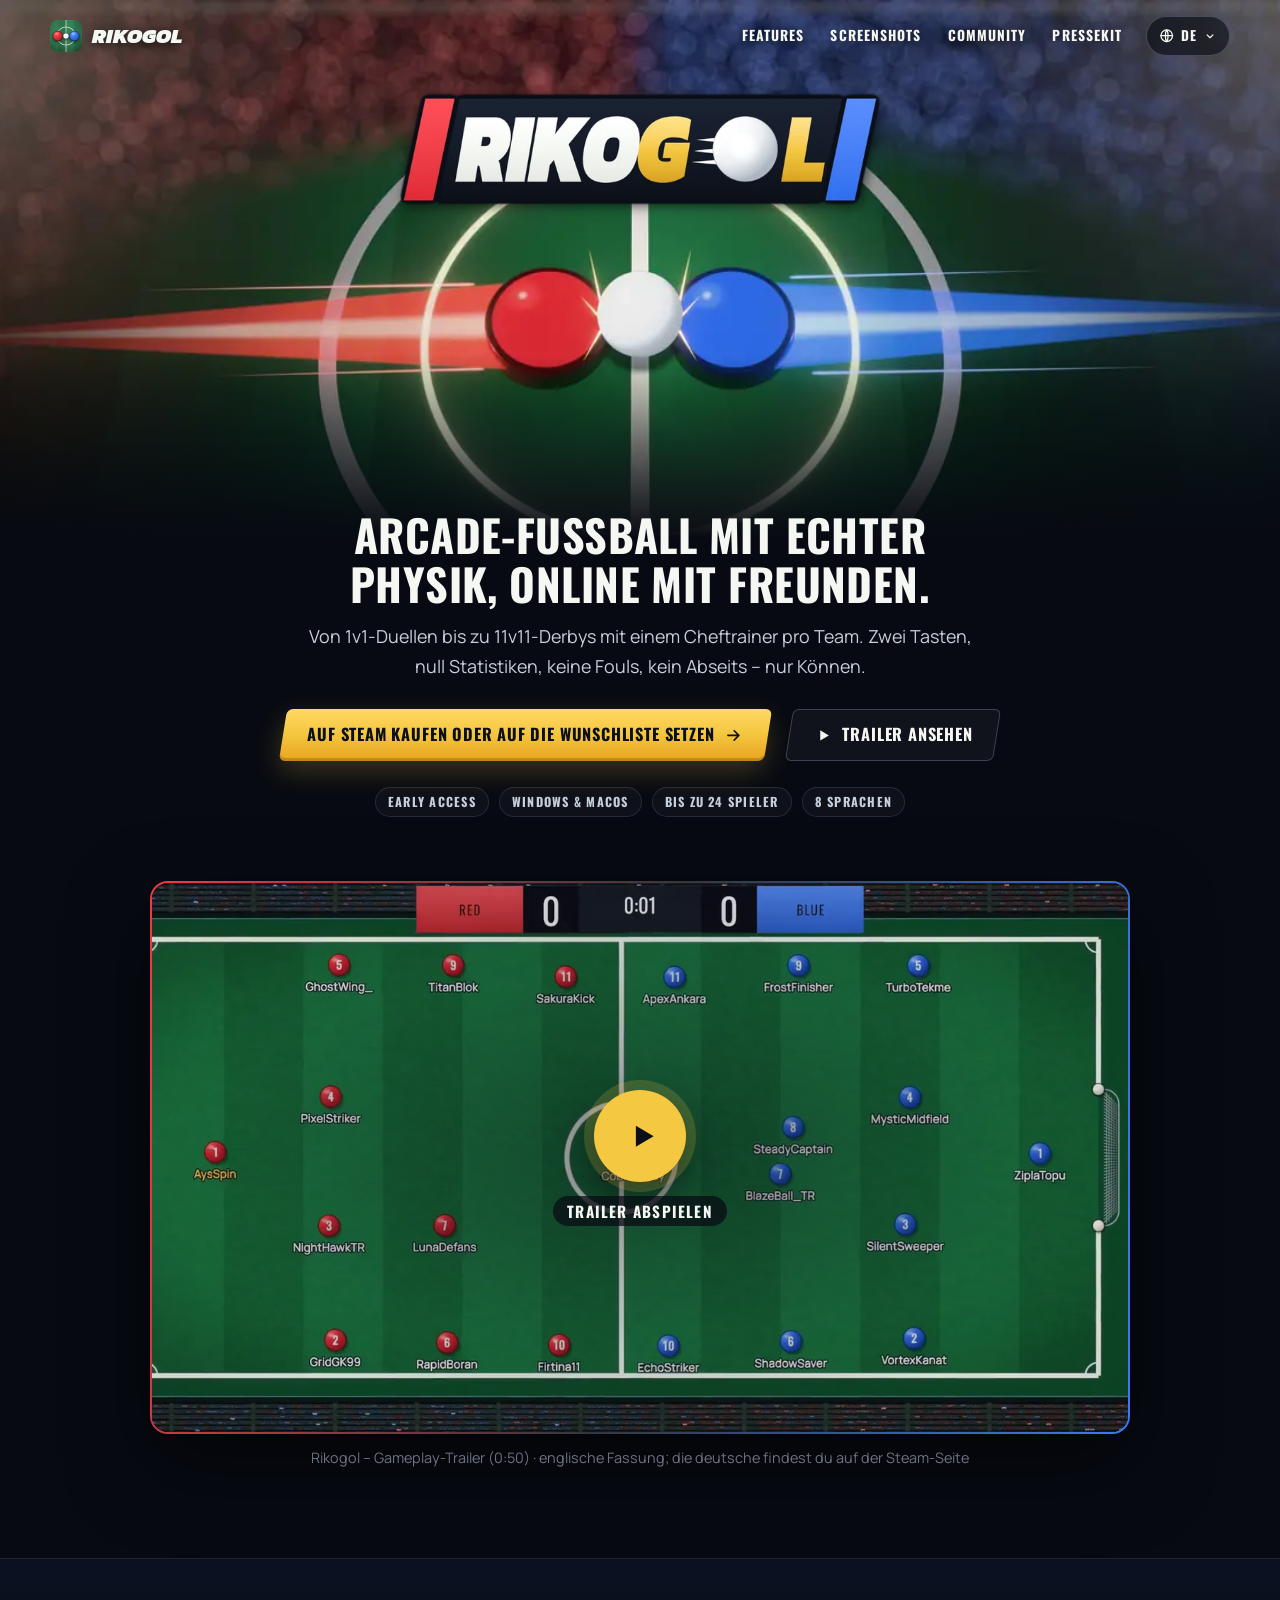
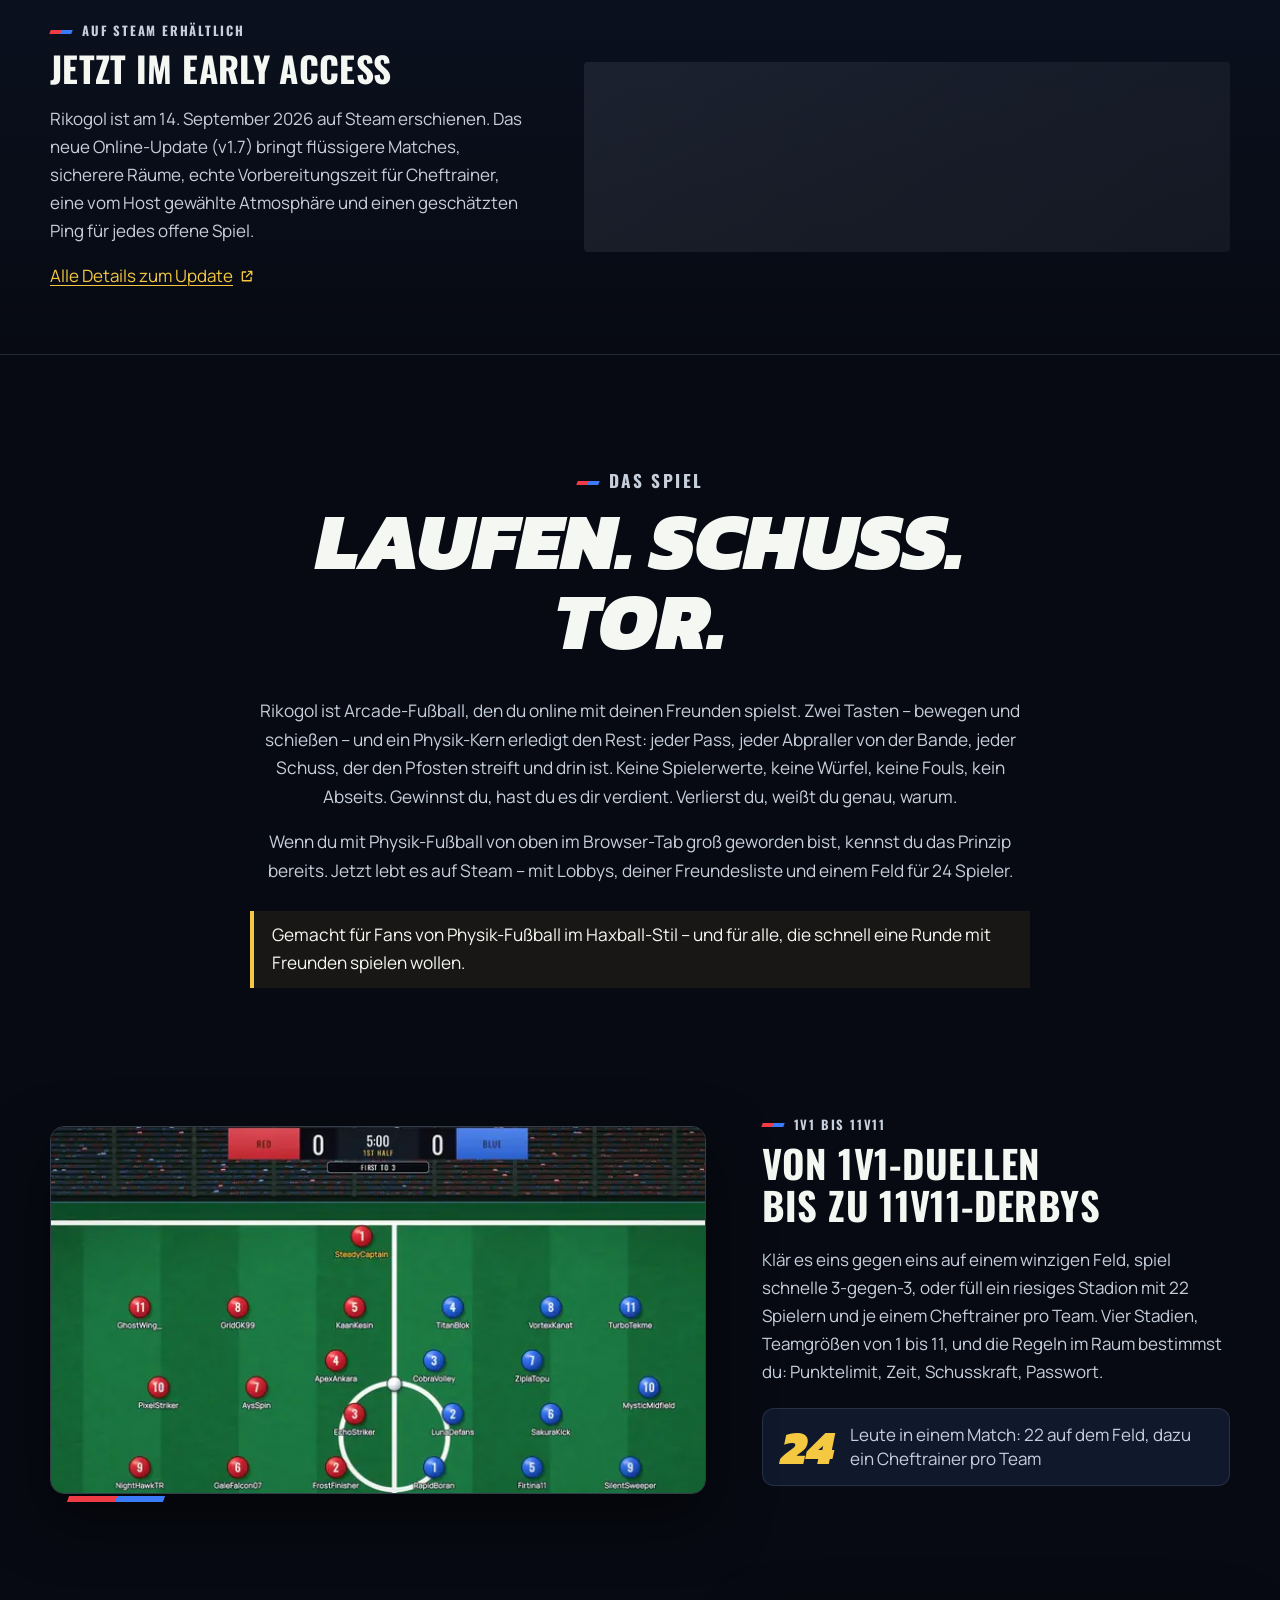
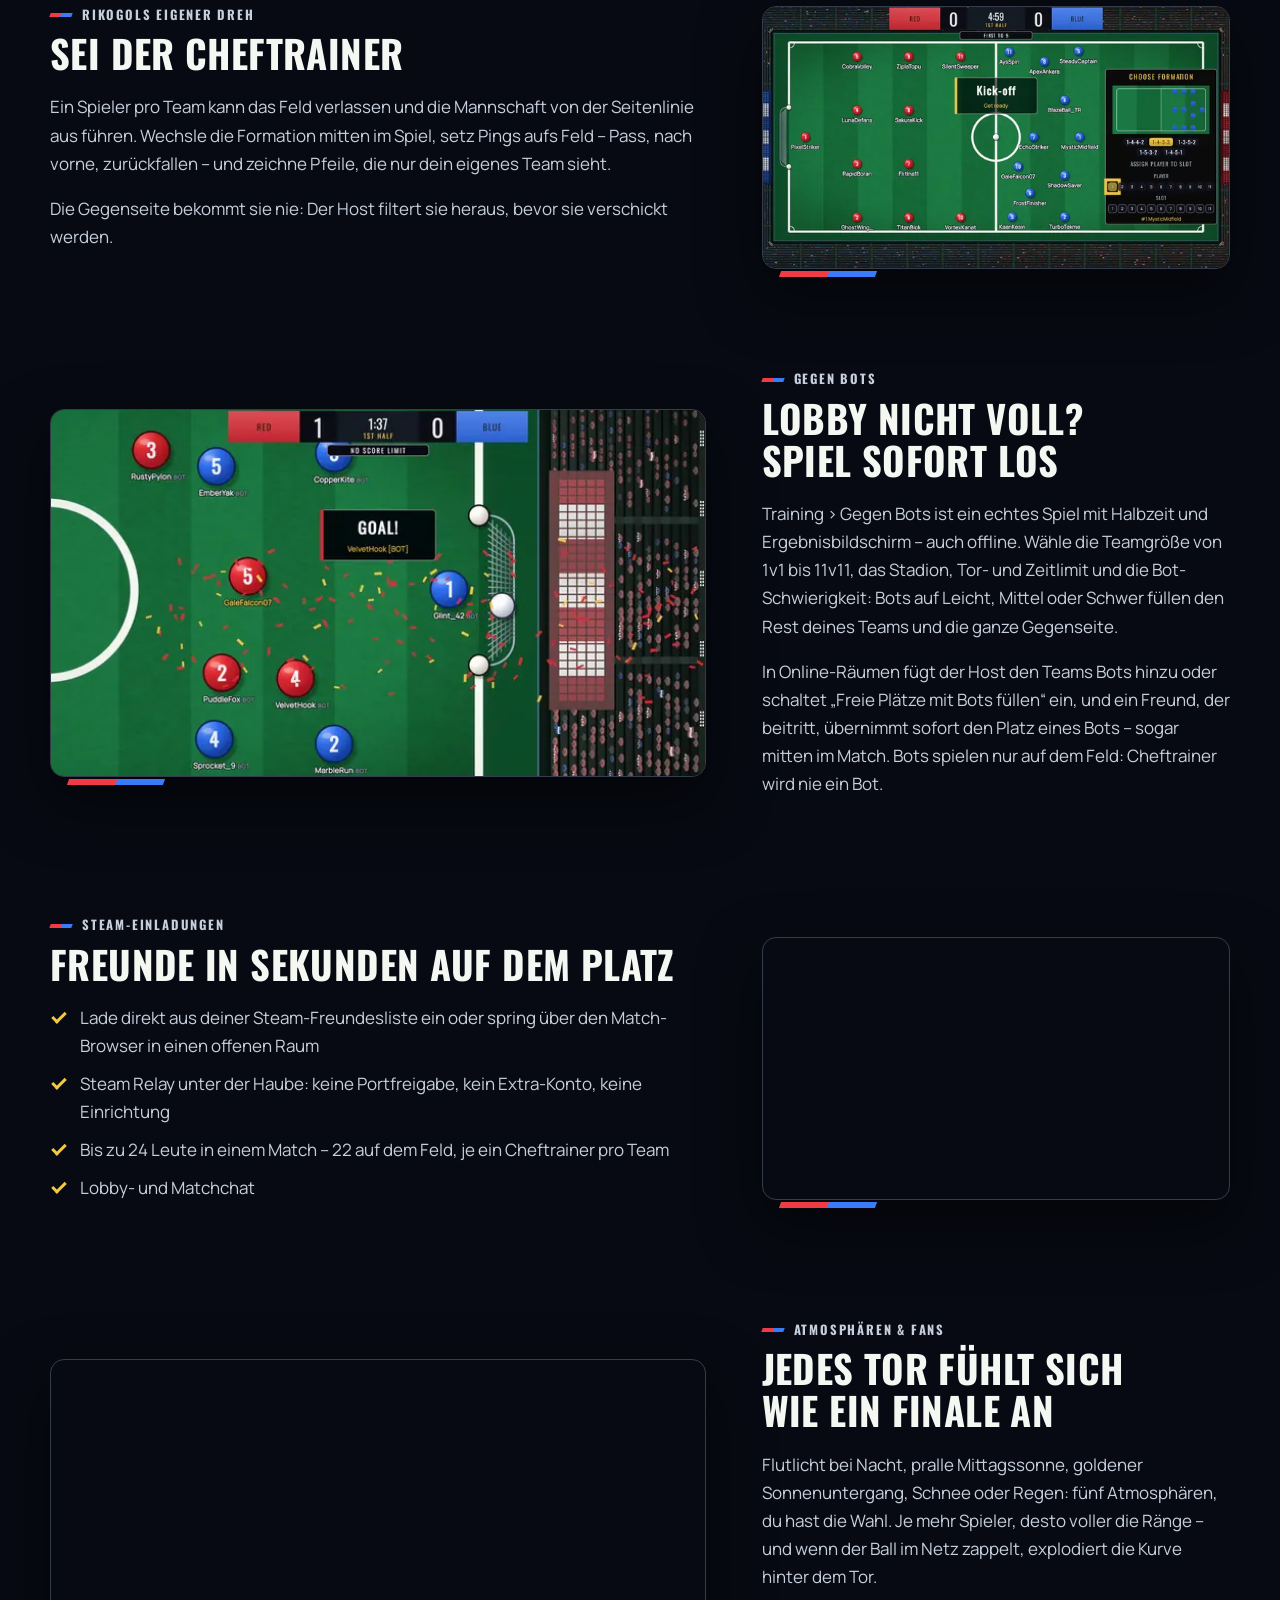
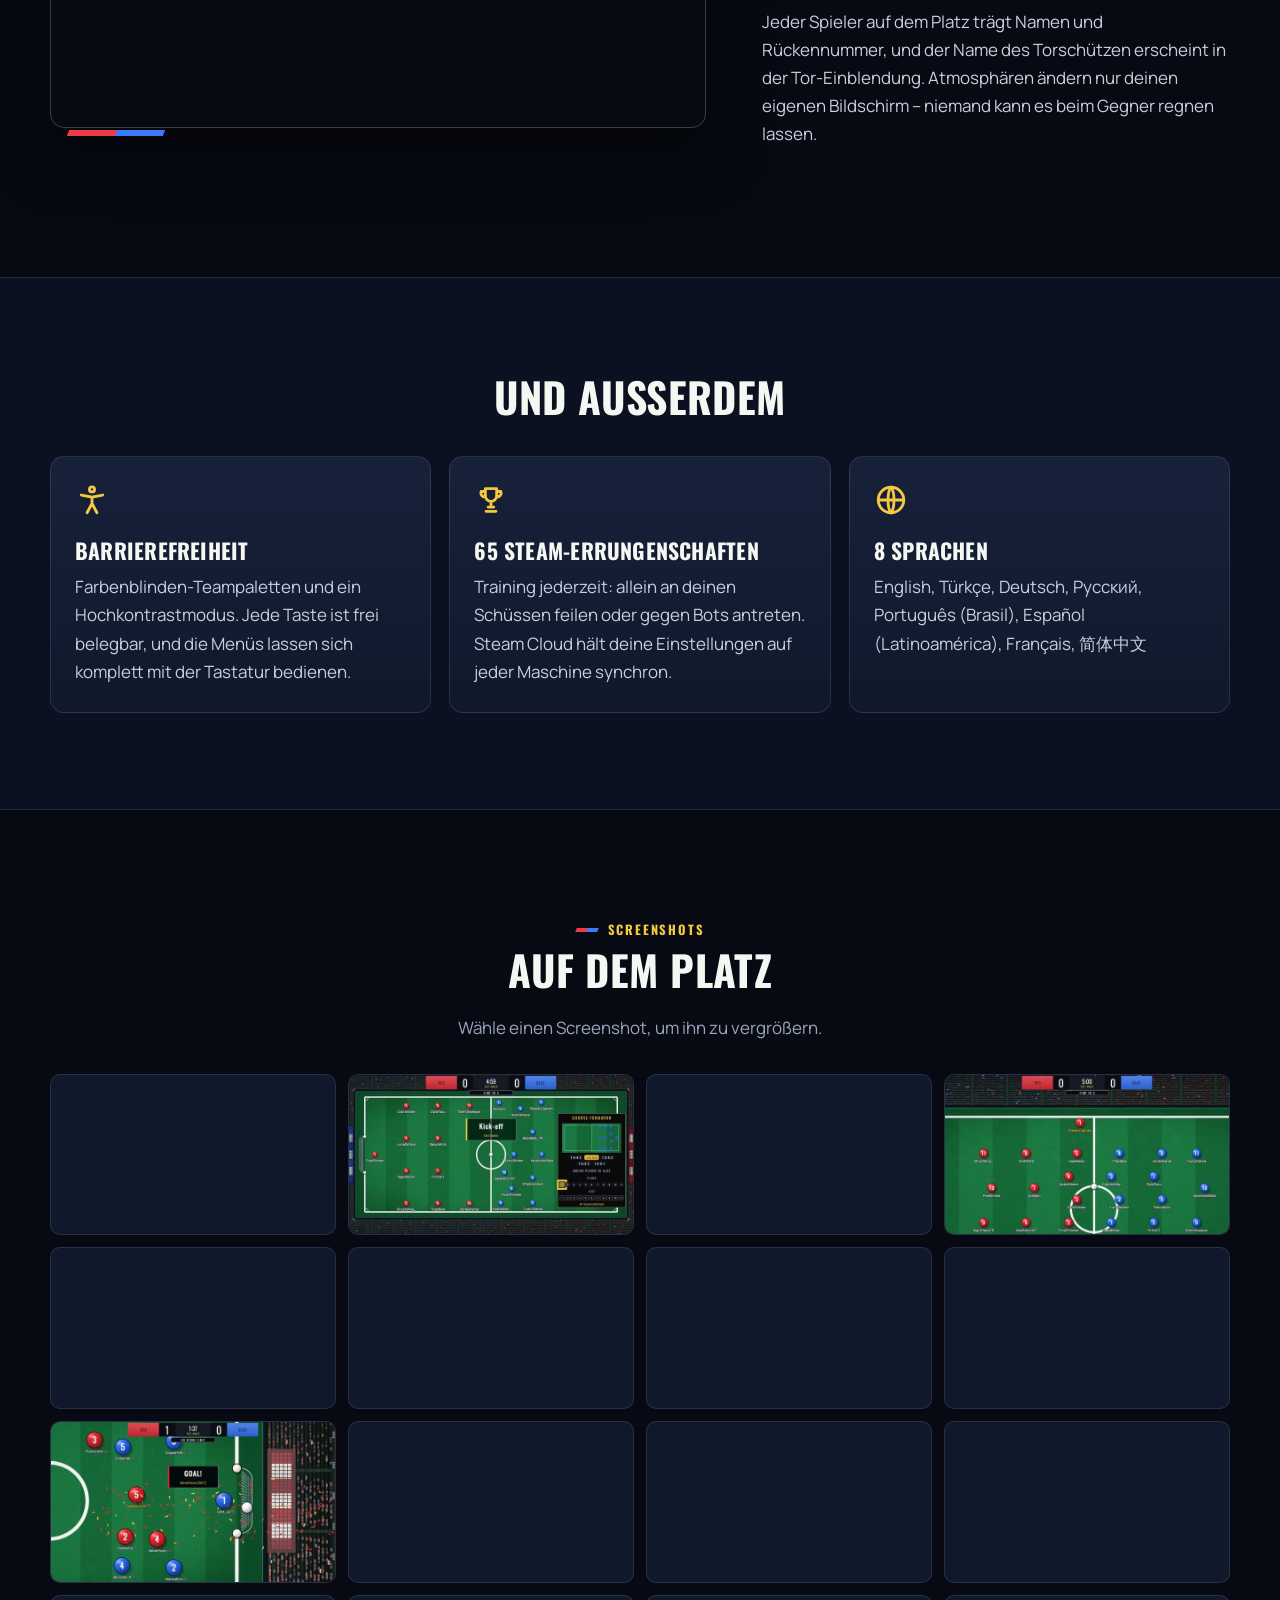
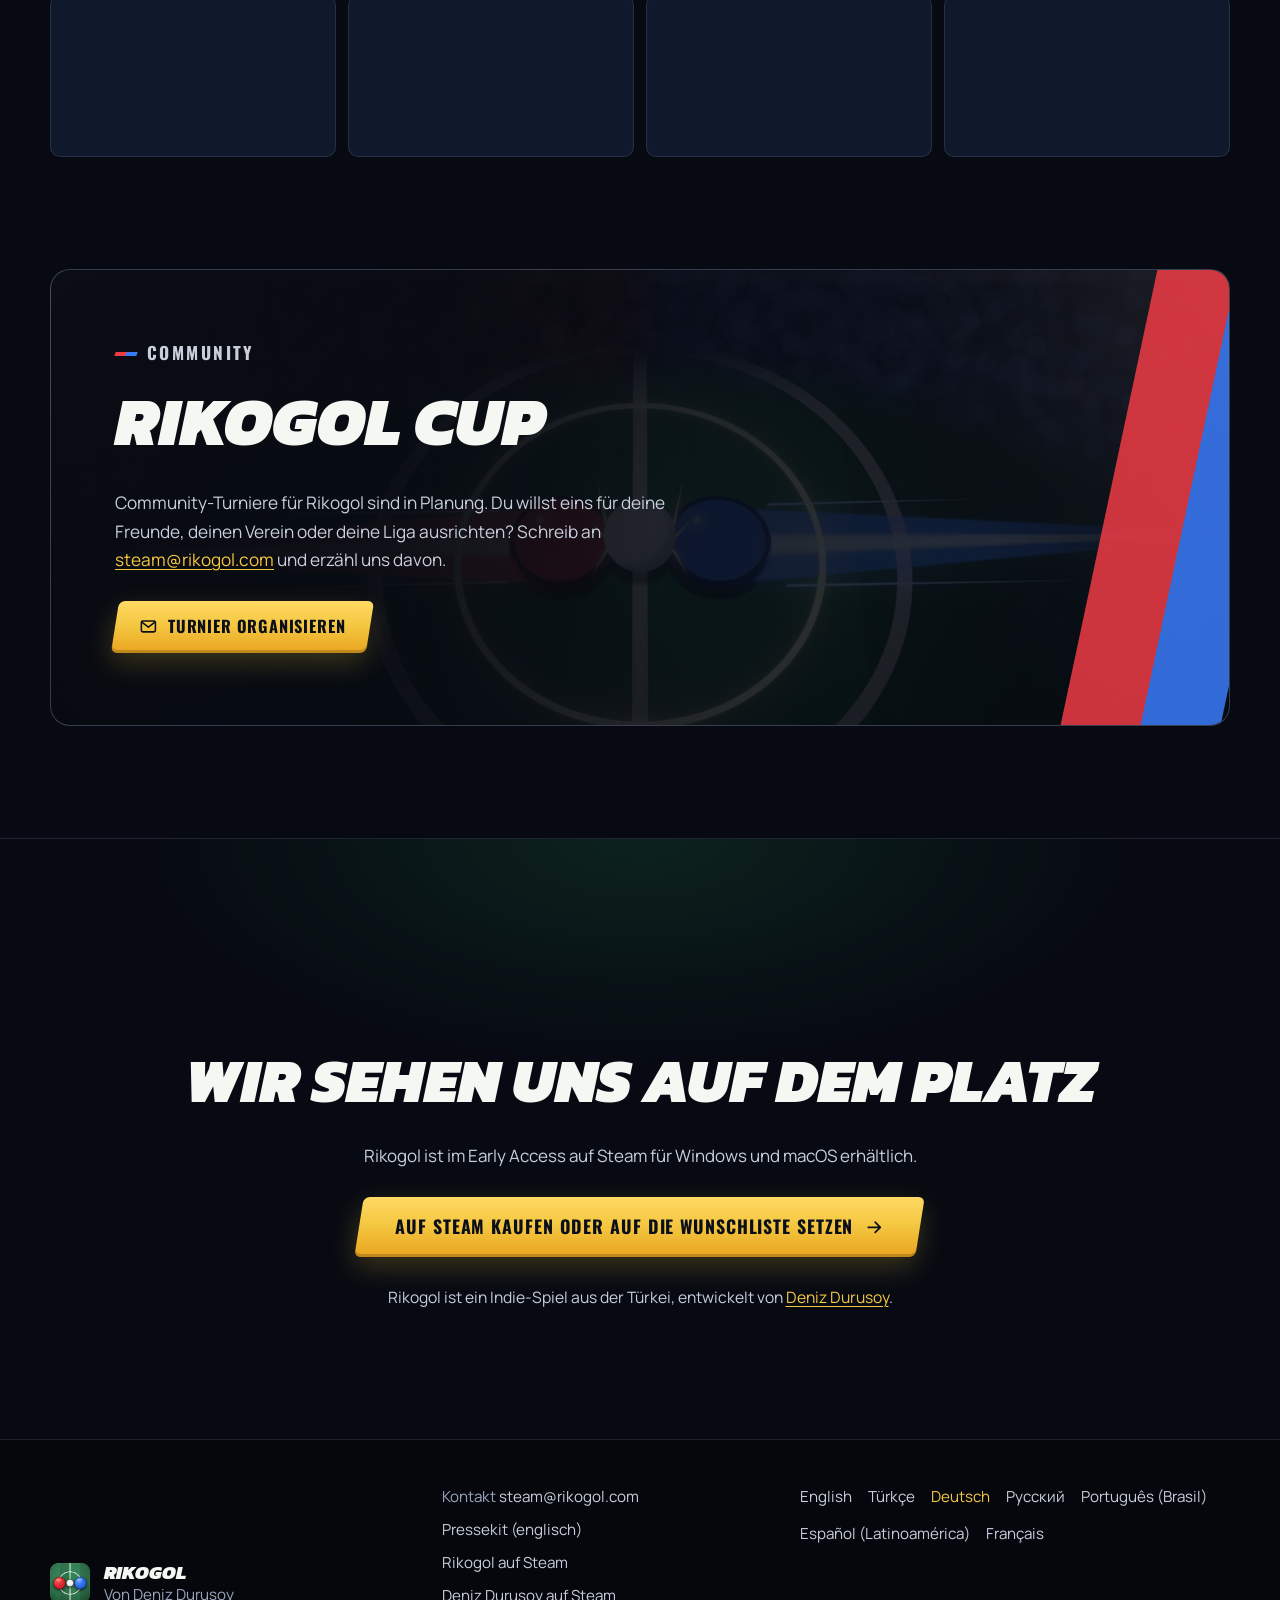
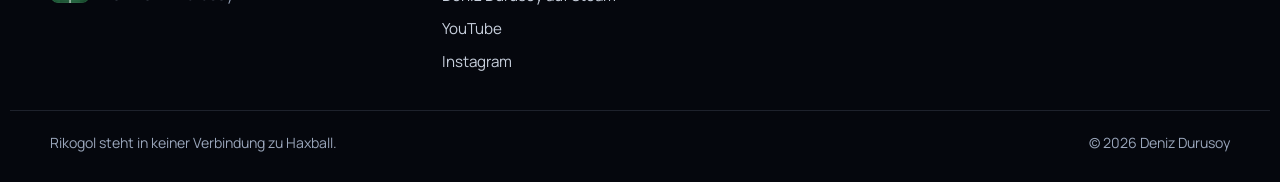
==== commit af9354a4: "Press kit + home pages: v1.7.0 Online Update (go-live day: fill __DD__/__D__, then merge into main) " ====
--- a/de/index.html
+++ b/de/index.html
@@ -168,8 +168,8 @@
 <div class="band-text">
 <p class="kicker">Auf <span lang="en">Steam</span> erhältlich</p>
 <h2 id="band-title">Jetzt im Early Access</h2>
-<p>Rikogol ist am 14. September 2026 auf Steam erschienen. Das neue Couch-Koop-Update (v1.6) bringt Matches zu zweit an einem PC gegen Bots und volle Controller-Unterstützung; danach folgte der Hotfix v1.6.1 mit drei kleinen Fixes.</p>
-<p><a class="text-link" href="https://steamcommunity.com/games/4492690/announcements/detail/687518426922485607?l=german">Alle Details zum Update<svg class="icon icon-sm" viewBox="0 0 24 24" width="24" height="24" fill="none" stroke="currentColor" stroke-width="2" stroke-linecap="round" stroke-linejoin="round" aria-hidden="true" focusable="false"><path d="M14 5h5v5M19 5l-8 8M18 14v5H5V6h5"/></svg></a></p>
+<p>Rikogol ist am 14. September 2026 auf Steam erschienen. Das neue Online-Update (v1.7) bringt flüssigere Matches, sicherere Räume, echte Vorbereitungszeit für Cheftrainer, eine vom Host gewählte Atmosphäre und einen geschätzten Ping für jedes offene Spiel.</p>
+<p><a class="text-link" href="https://store.steampowered.com/news/app/4492690?l=german">Alle Details zum Update<svg class="icon icon-sm" viewBox="0 0 24 24" width="24" height="24" fill="none" stroke="currentColor" stroke-width="2" stroke-linecap="round" stroke-linejoin="round" aria-hidden="true" focusable="false"><path d="M14 5h5v5M19 5l-8 8M18 14v5H5V6h5"/></svg></a></p>
 </div>
 <div class="widget-shell" data-widget-src="https://store.steampowered.com/widget/4492690/?l=german" data-widget-title="Rikogol auf Steam">
 <noscript><iframe src="https://store.steampowered.com/widget/4492690/?l=german" title="Rikogol auf Steam" width="646" height="190" loading="lazy"></iframe></noscript>
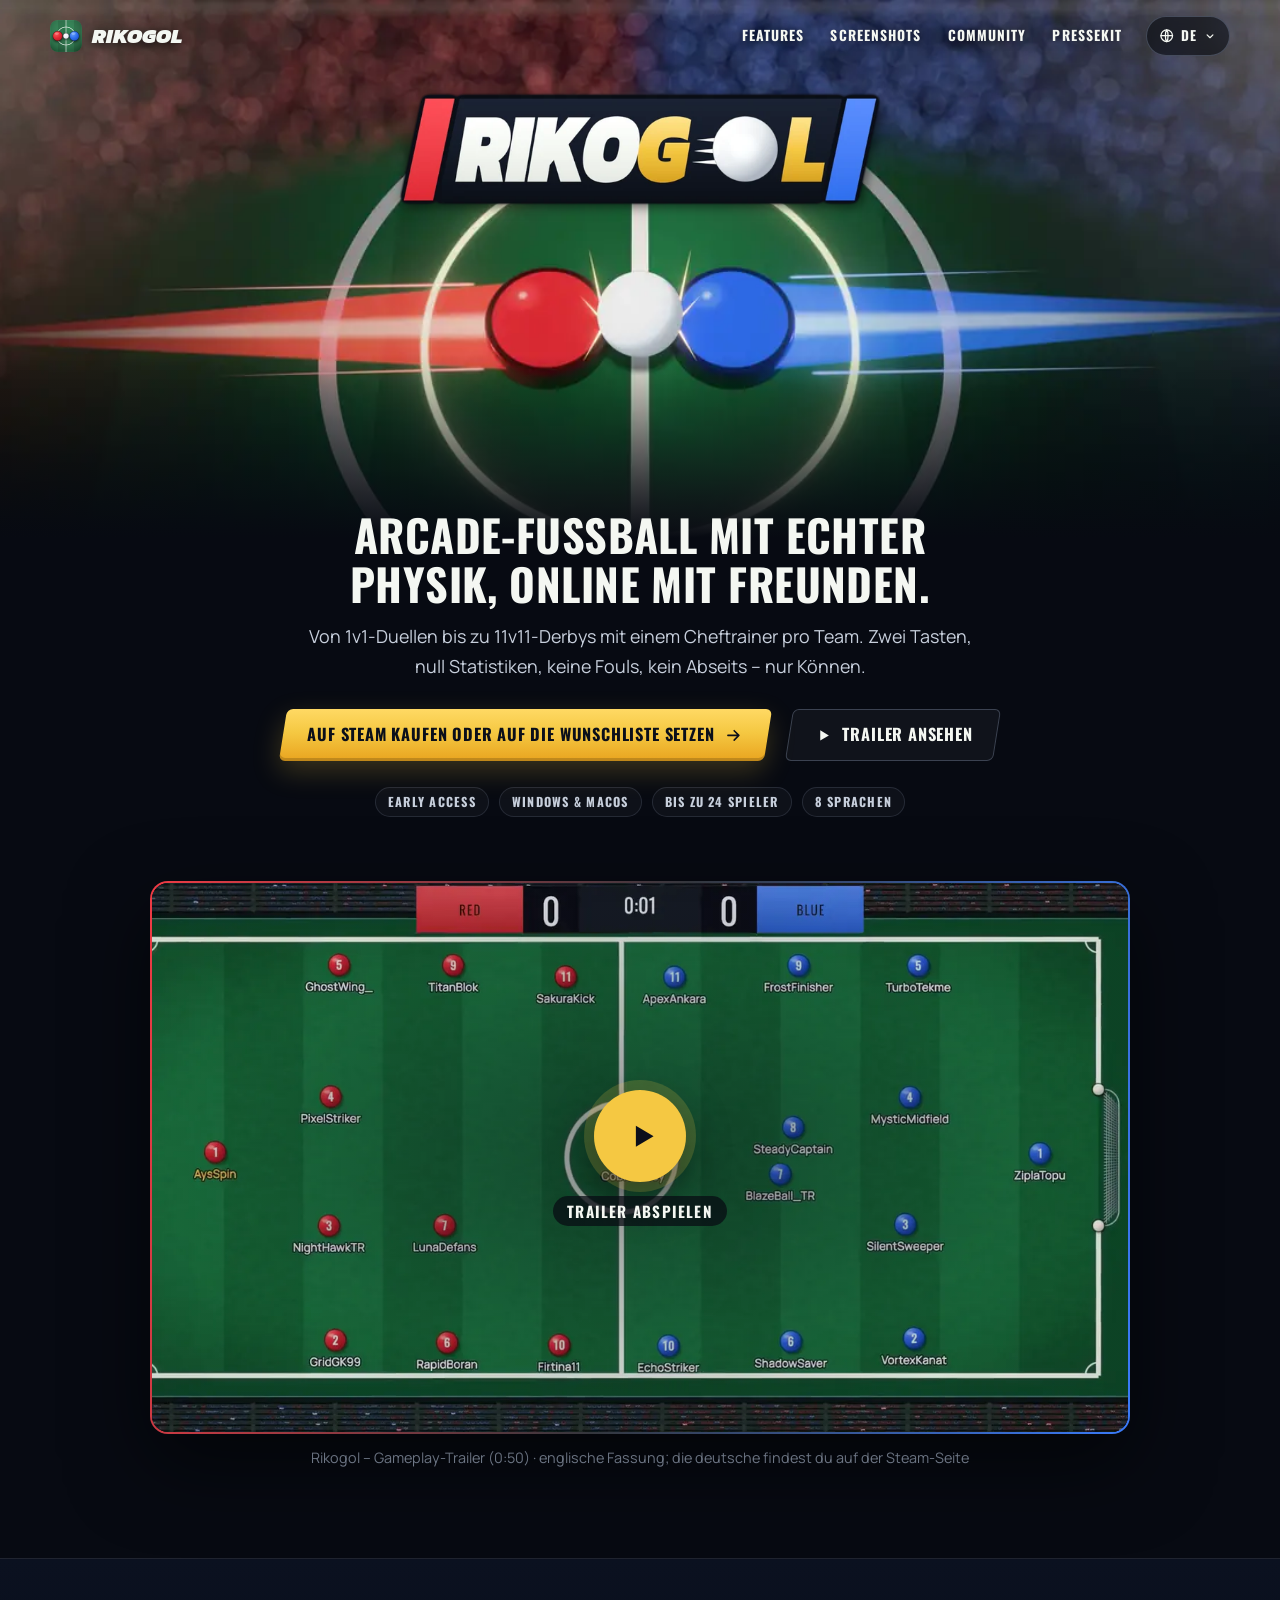
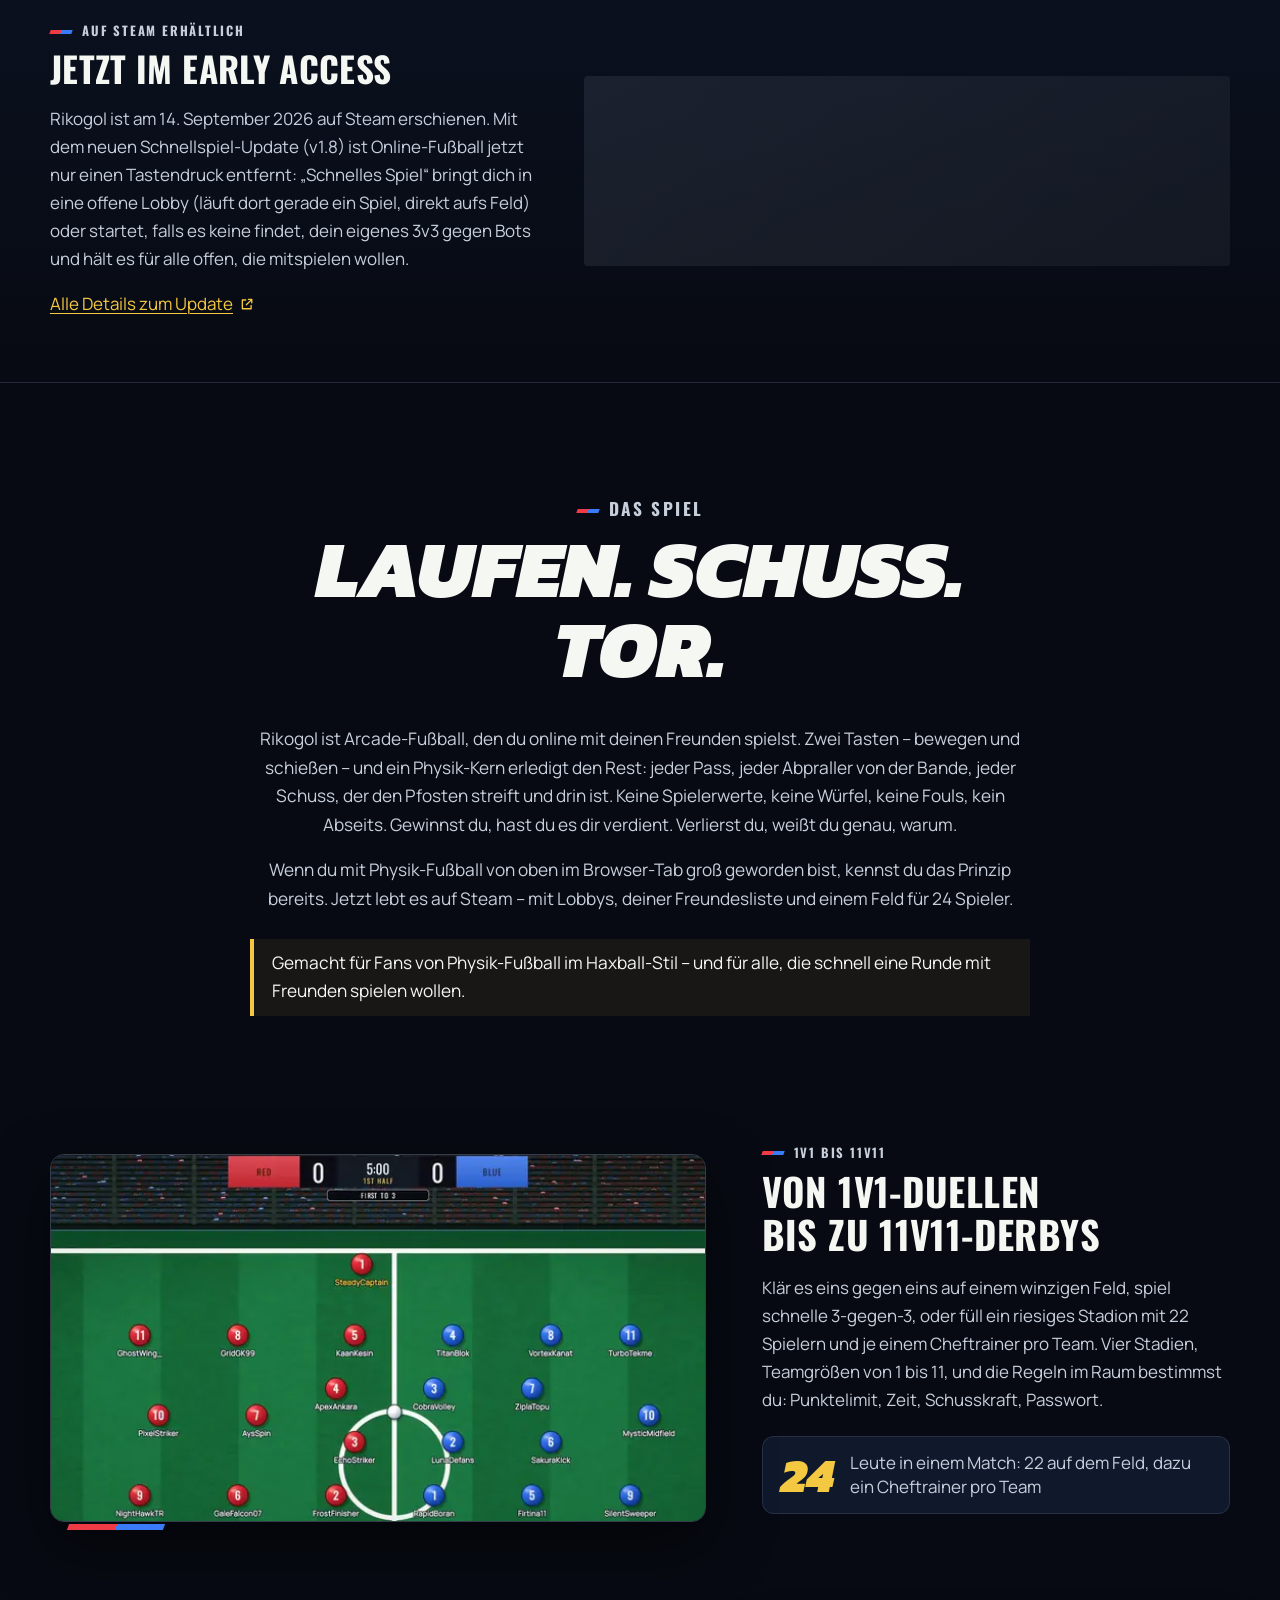
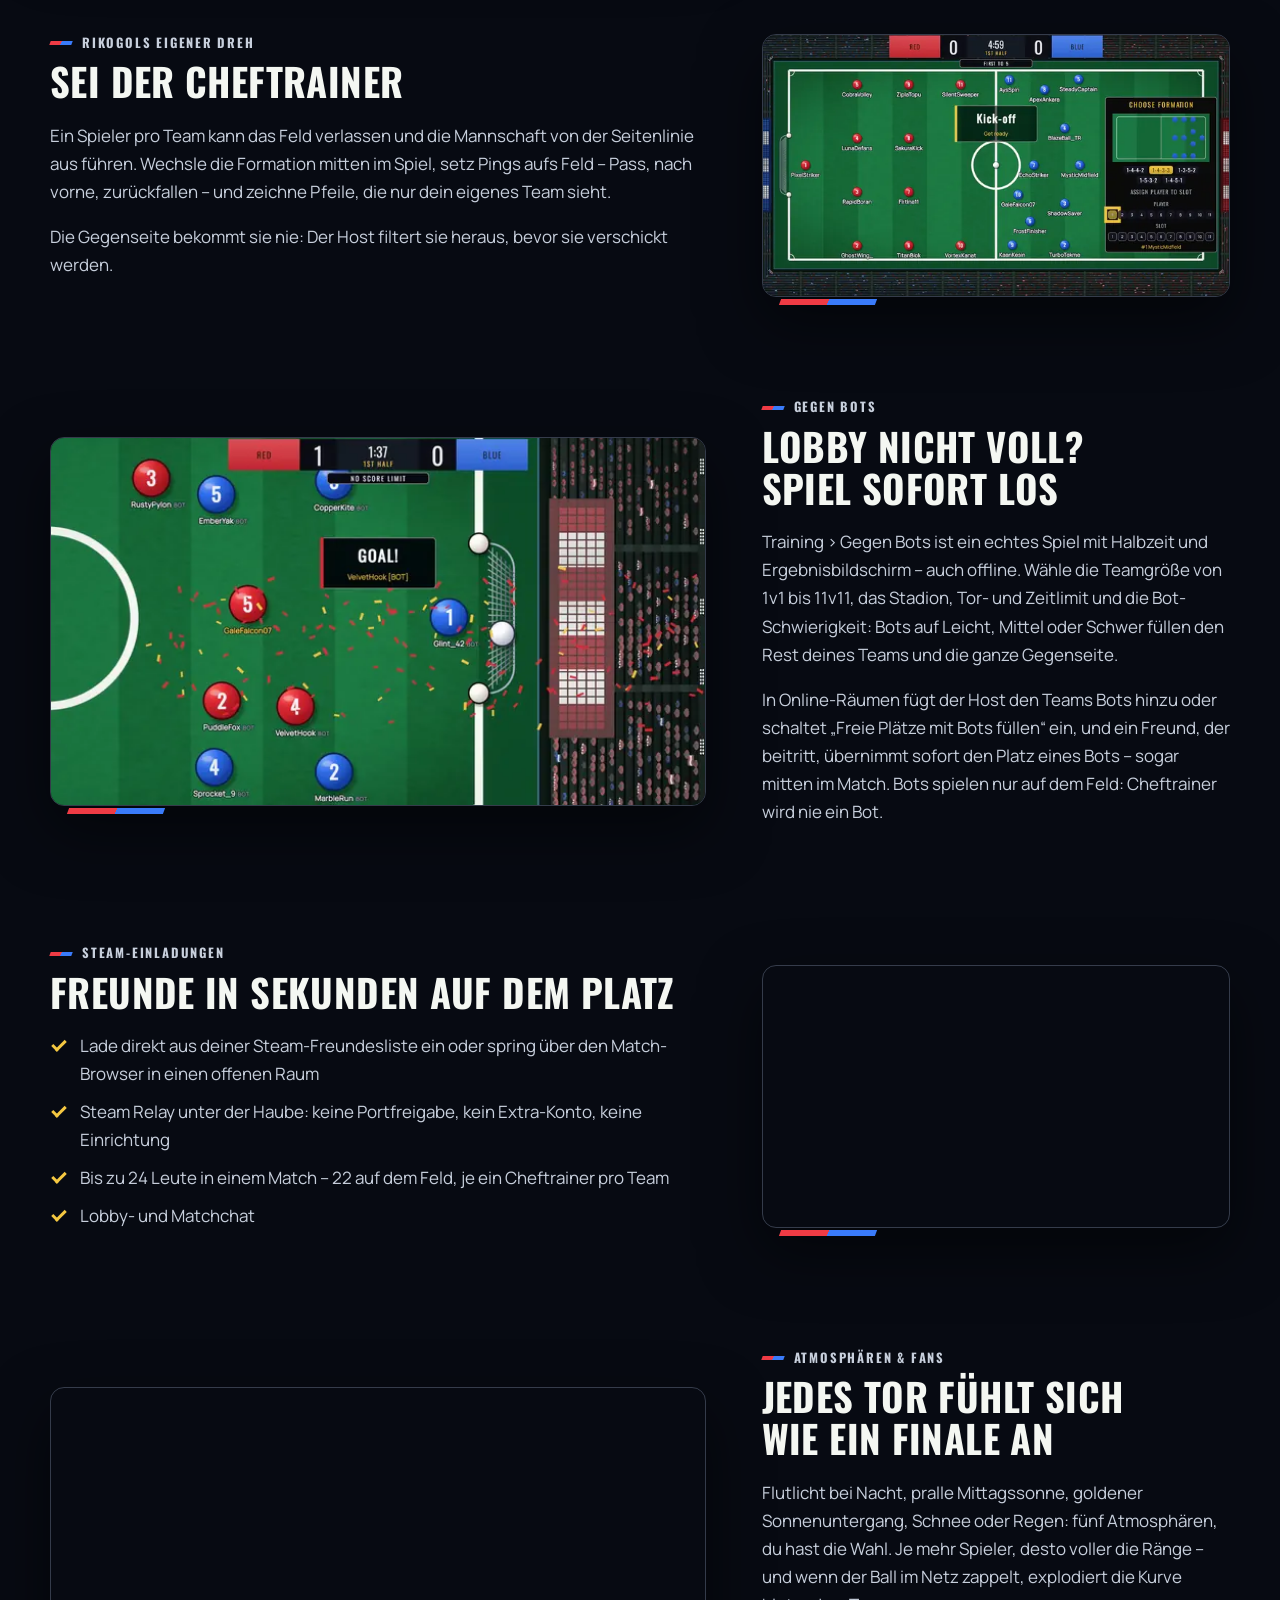
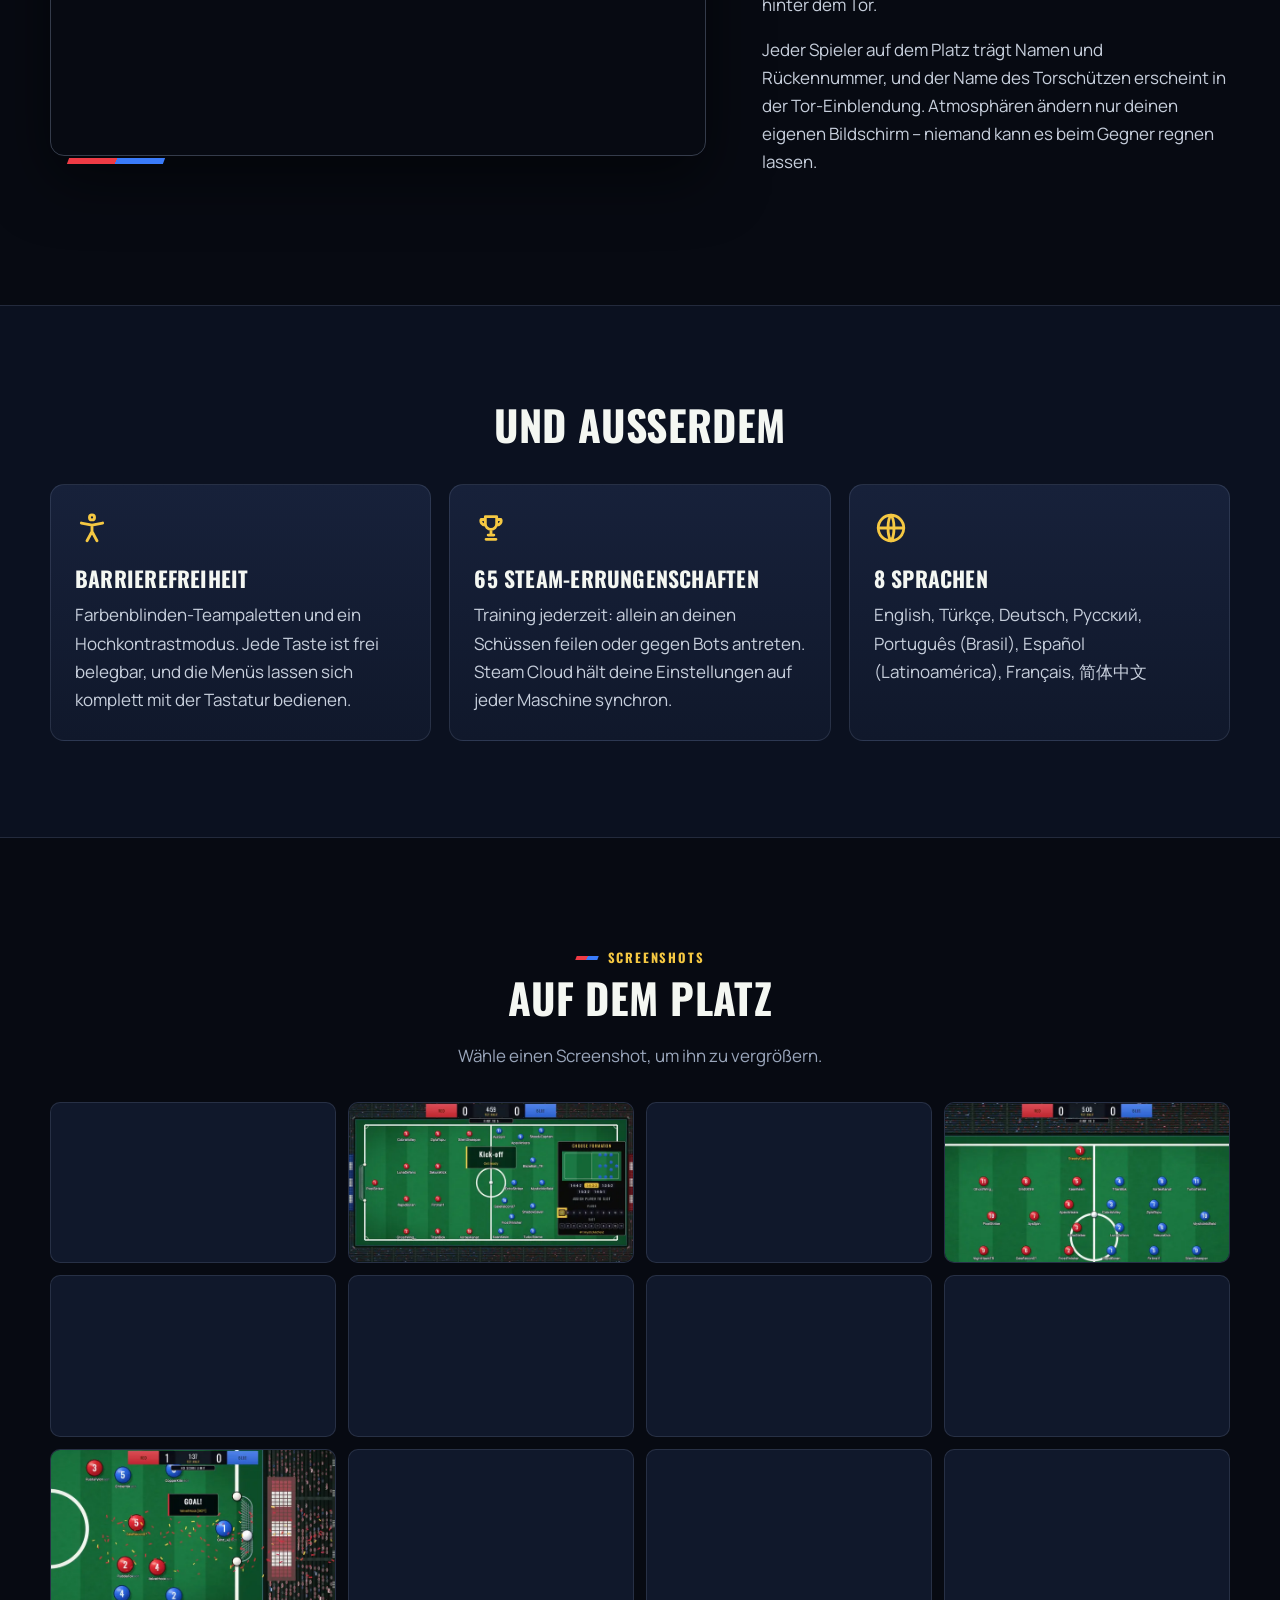
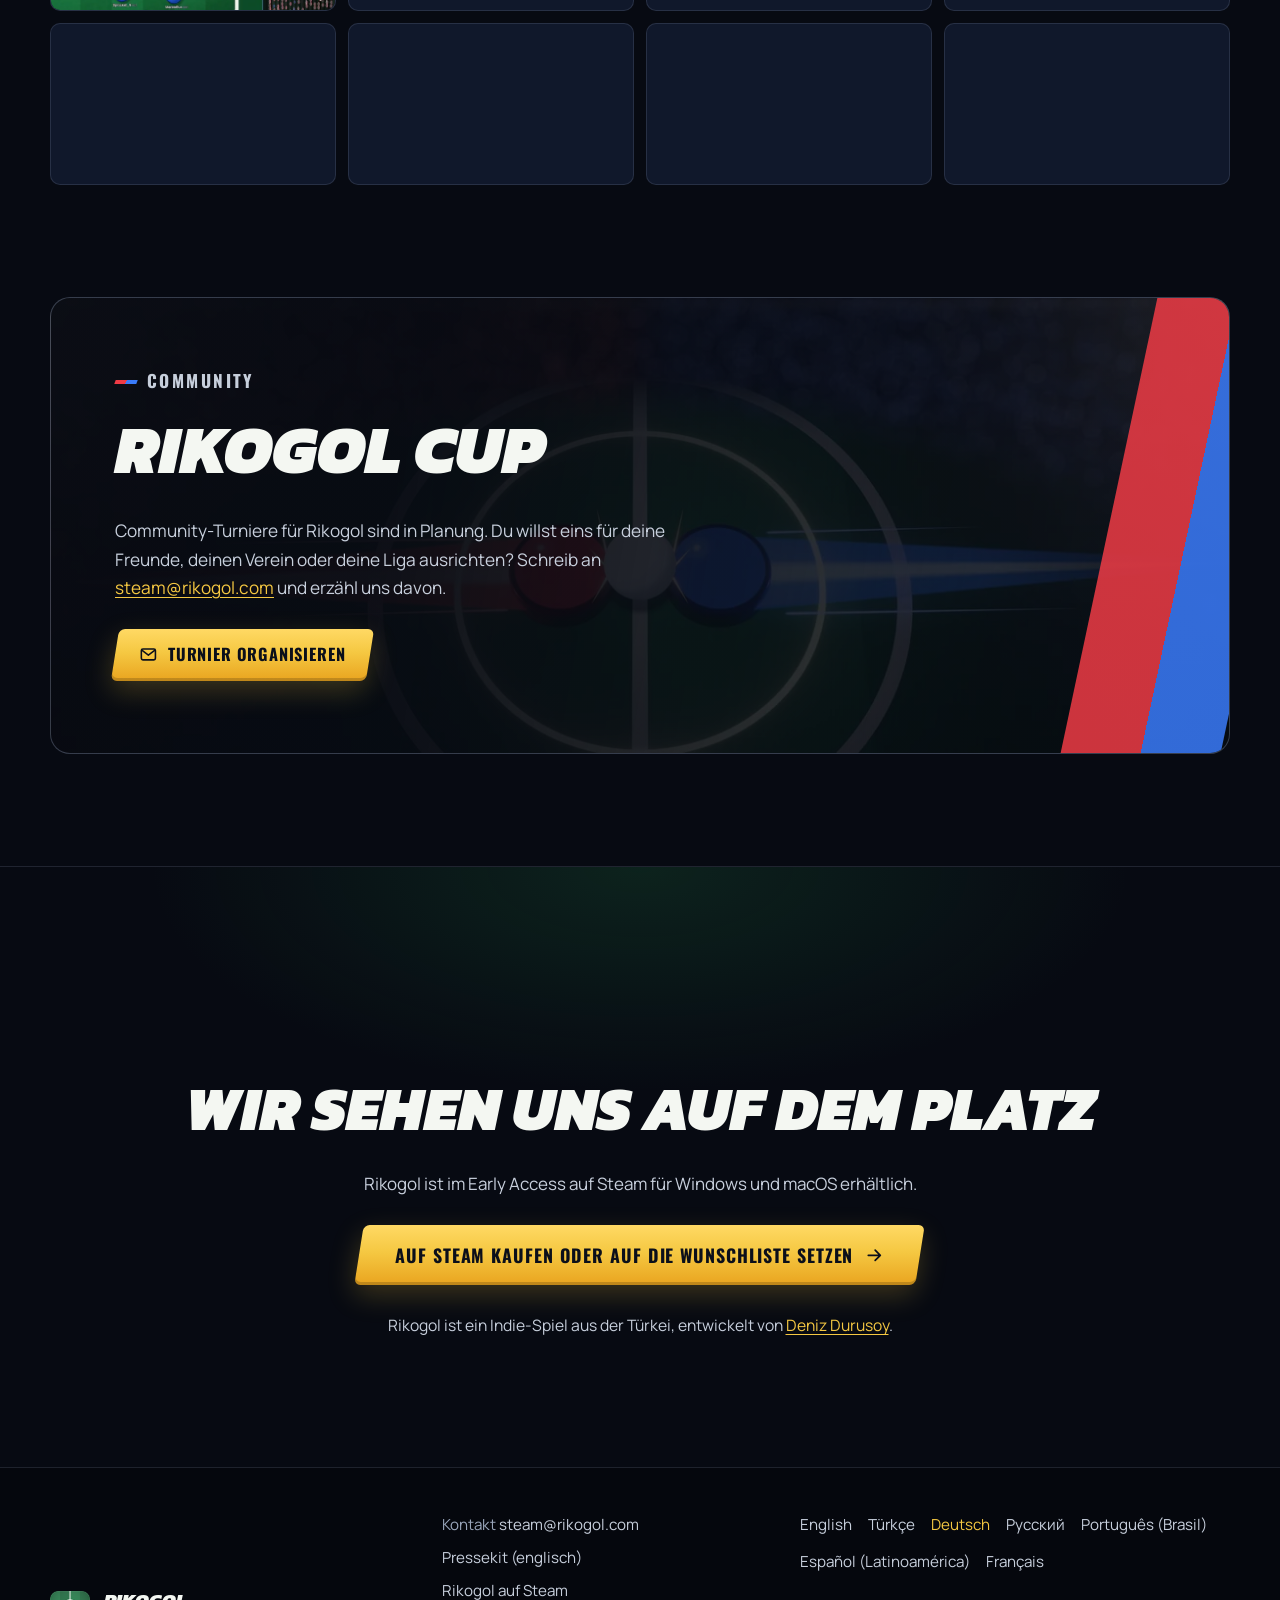
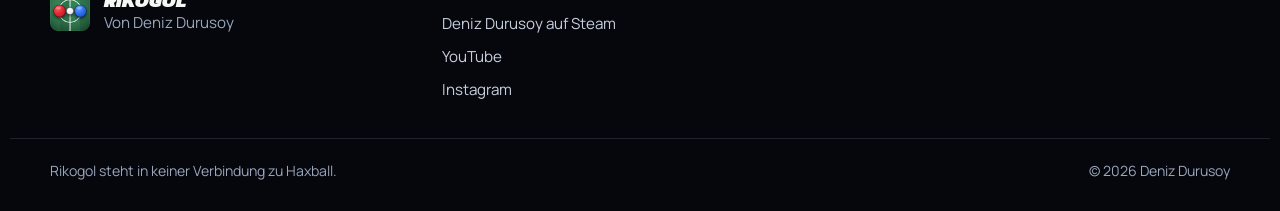
==== commit a6e4c974: "Press kit + home pages: v1.8.0 Quick Match Update is out (October 8, 2026) The v1.8.0 entry through " ====
--- a/de/index.html
+++ b/de/index.html
@@ -168,8 +168,8 @@
 <div class="band-text">
 <p class="kicker">Auf <span lang="en">Steam</span> erhältlich</p>
 <h2 id="band-title">Jetzt im Early Access</h2>
-<p>Rikogol ist am 14. September 2026 auf Steam erschienen. Das neue Online-Update (v1.7) bringt flüssigere Matches, sicherere Räume, echte Vorbereitungszeit für Cheftrainer, eine vom Host gewählte Atmosphäre und einen geschätzten Ping für jedes offene Spiel.</p>
-<p><a class="text-link" href="https://store.steampowered.com/news/app/4492690?l=german">Alle Details zum Update<svg class="icon icon-sm" viewBox="0 0 24 24" width="24" height="24" fill="none" stroke="currentColor" stroke-width="2" stroke-linecap="round" stroke-linejoin="round" aria-hidden="true" focusable="false"><path d="M14 5h5v5M19 5l-8 8M18 14v5H5V6h5"/></svg></a></p>
+<p>Rikogol ist am 14. September 2026 auf Steam erschienen. Mit dem neuen Schnellspiel-Update (v1.8) ist Online-Fußball jetzt nur einen Tastendruck entfernt: „Schnelles Spiel“ bringt dich in eine offene Lobby (läuft dort gerade ein Spiel, direkt aufs Feld) oder startet, falls es keine findet, dein eigenes 3v3 gegen Bots und hält es für alle offen, die mitspielen wollen.</p>
+<p><a class="text-link" href="https://steamcommunity.com/games/4492690/announcements/detail/687519061335082796?l=german">Alle Details zum Update<svg class="icon icon-sm" viewBox="0 0 24 24" width="24" height="24" fill="none" stroke="currentColor" stroke-width="2" stroke-linecap="round" stroke-linejoin="round" aria-hidden="true" focusable="false"><path d="M14 5h5v5M19 5l-8 8M18 14v5H5V6h5"/></svg></a></p>
 </div>
 <div class="widget-shell" data-widget-src="https://store.steampowered.com/widget/4492690/?l=german" data-widget-title="Rikogol auf Steam">
 <noscript><iframe src="https://store.steampowered.com/widget/4492690/?l=german" title="Rikogol auf Steam" width="646" height="190" loading="lazy"></iframe></noscript>
